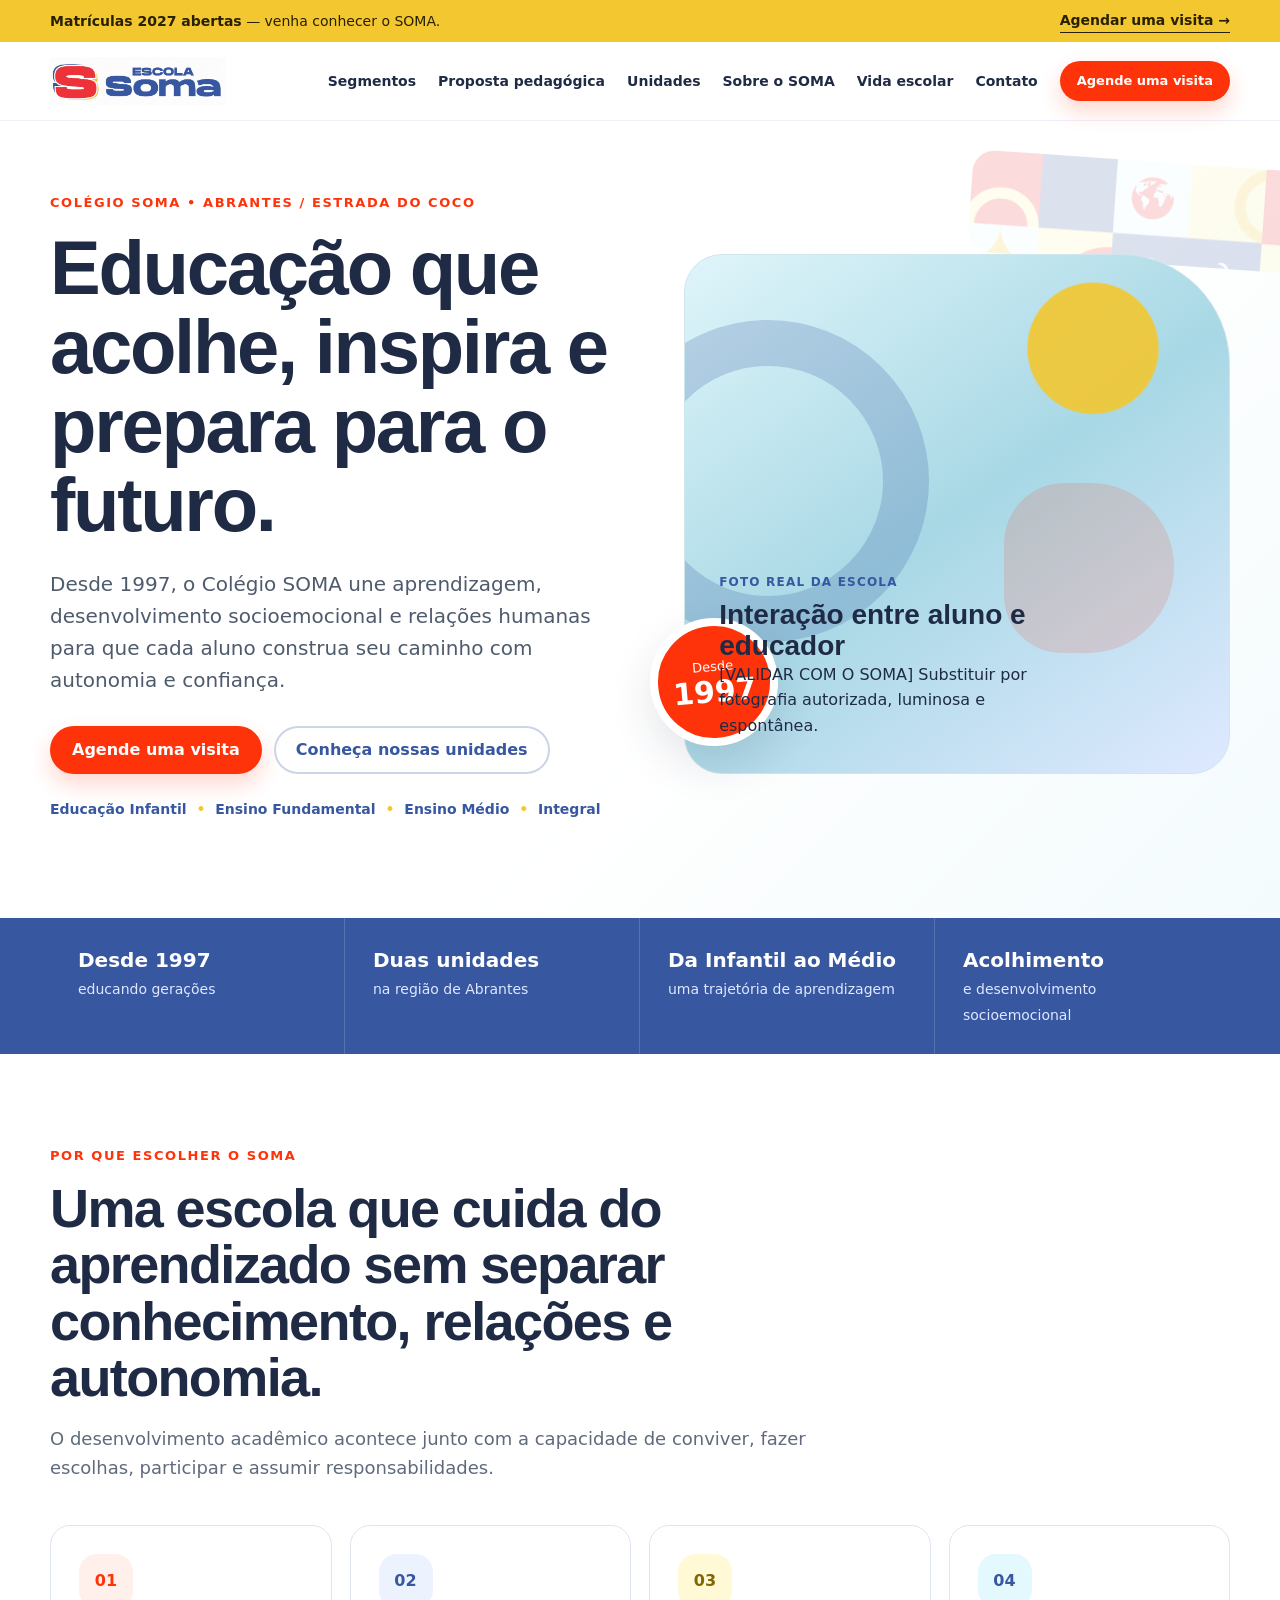
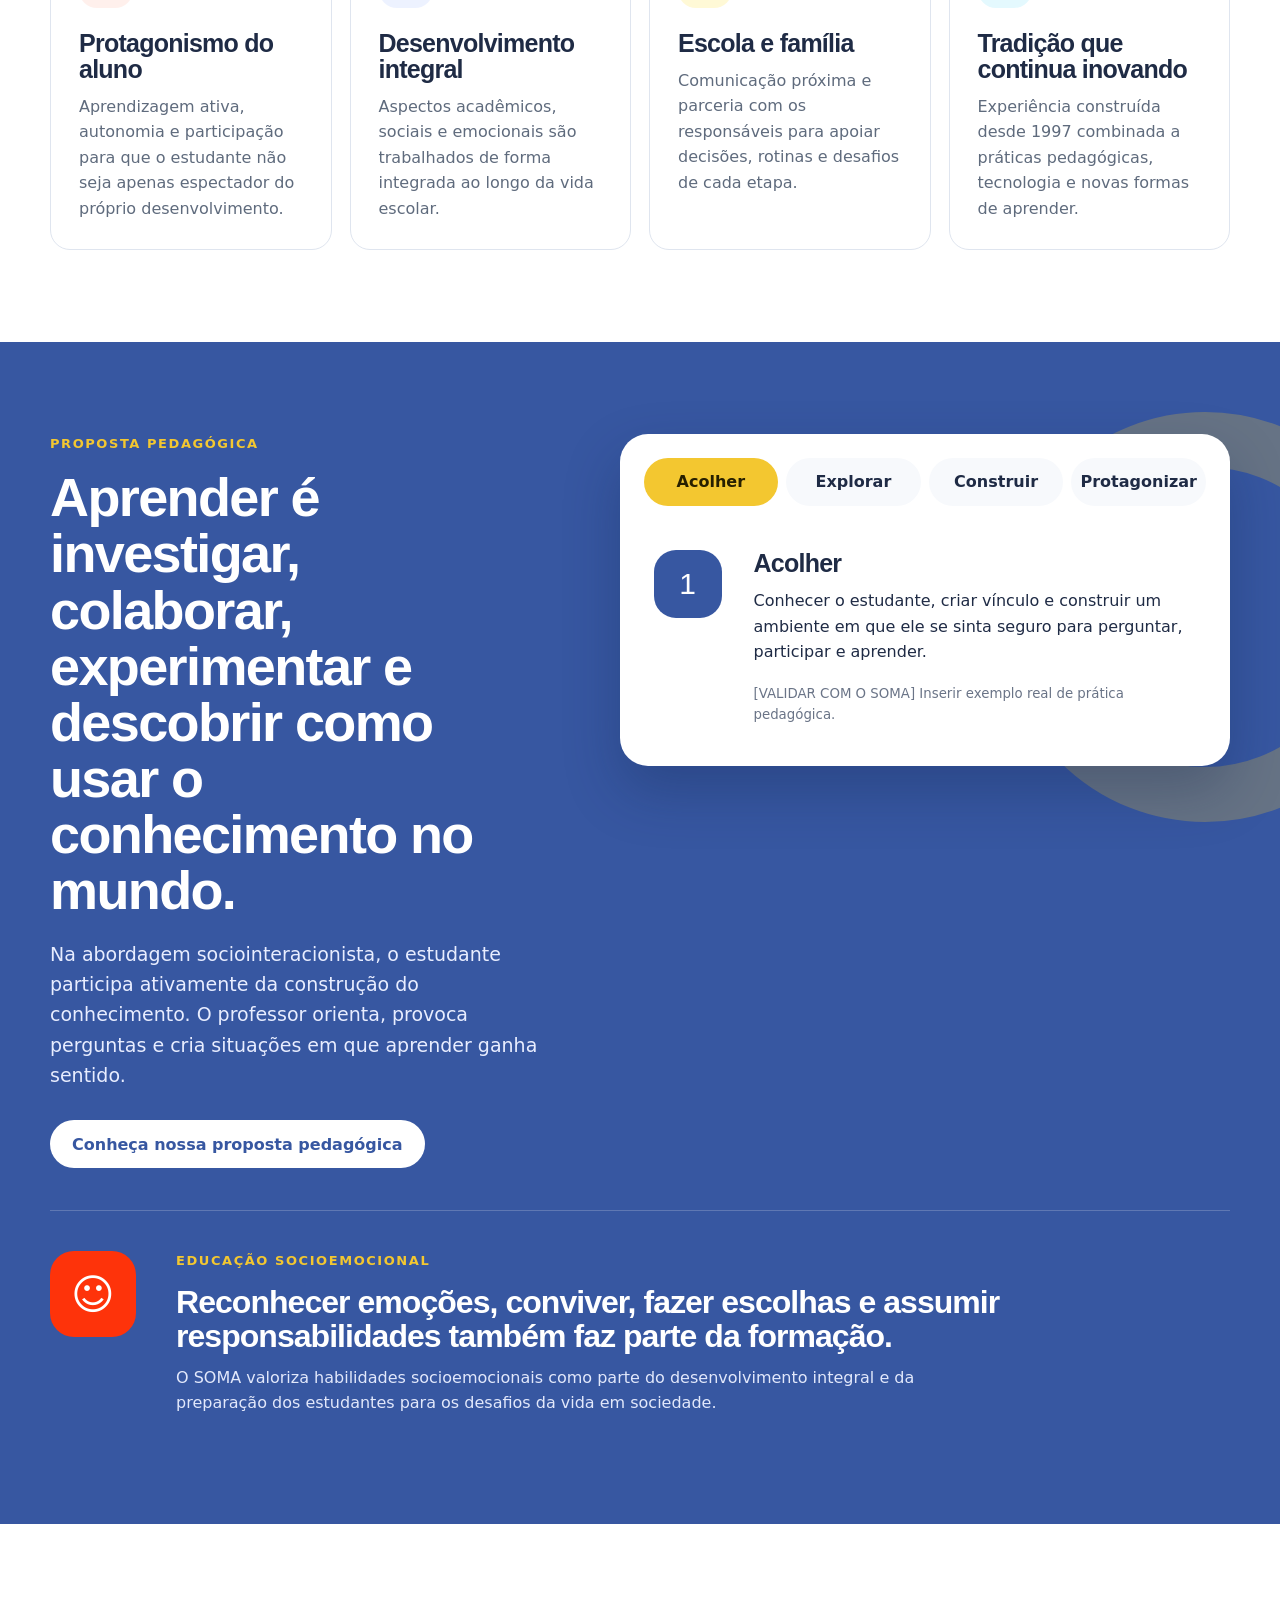
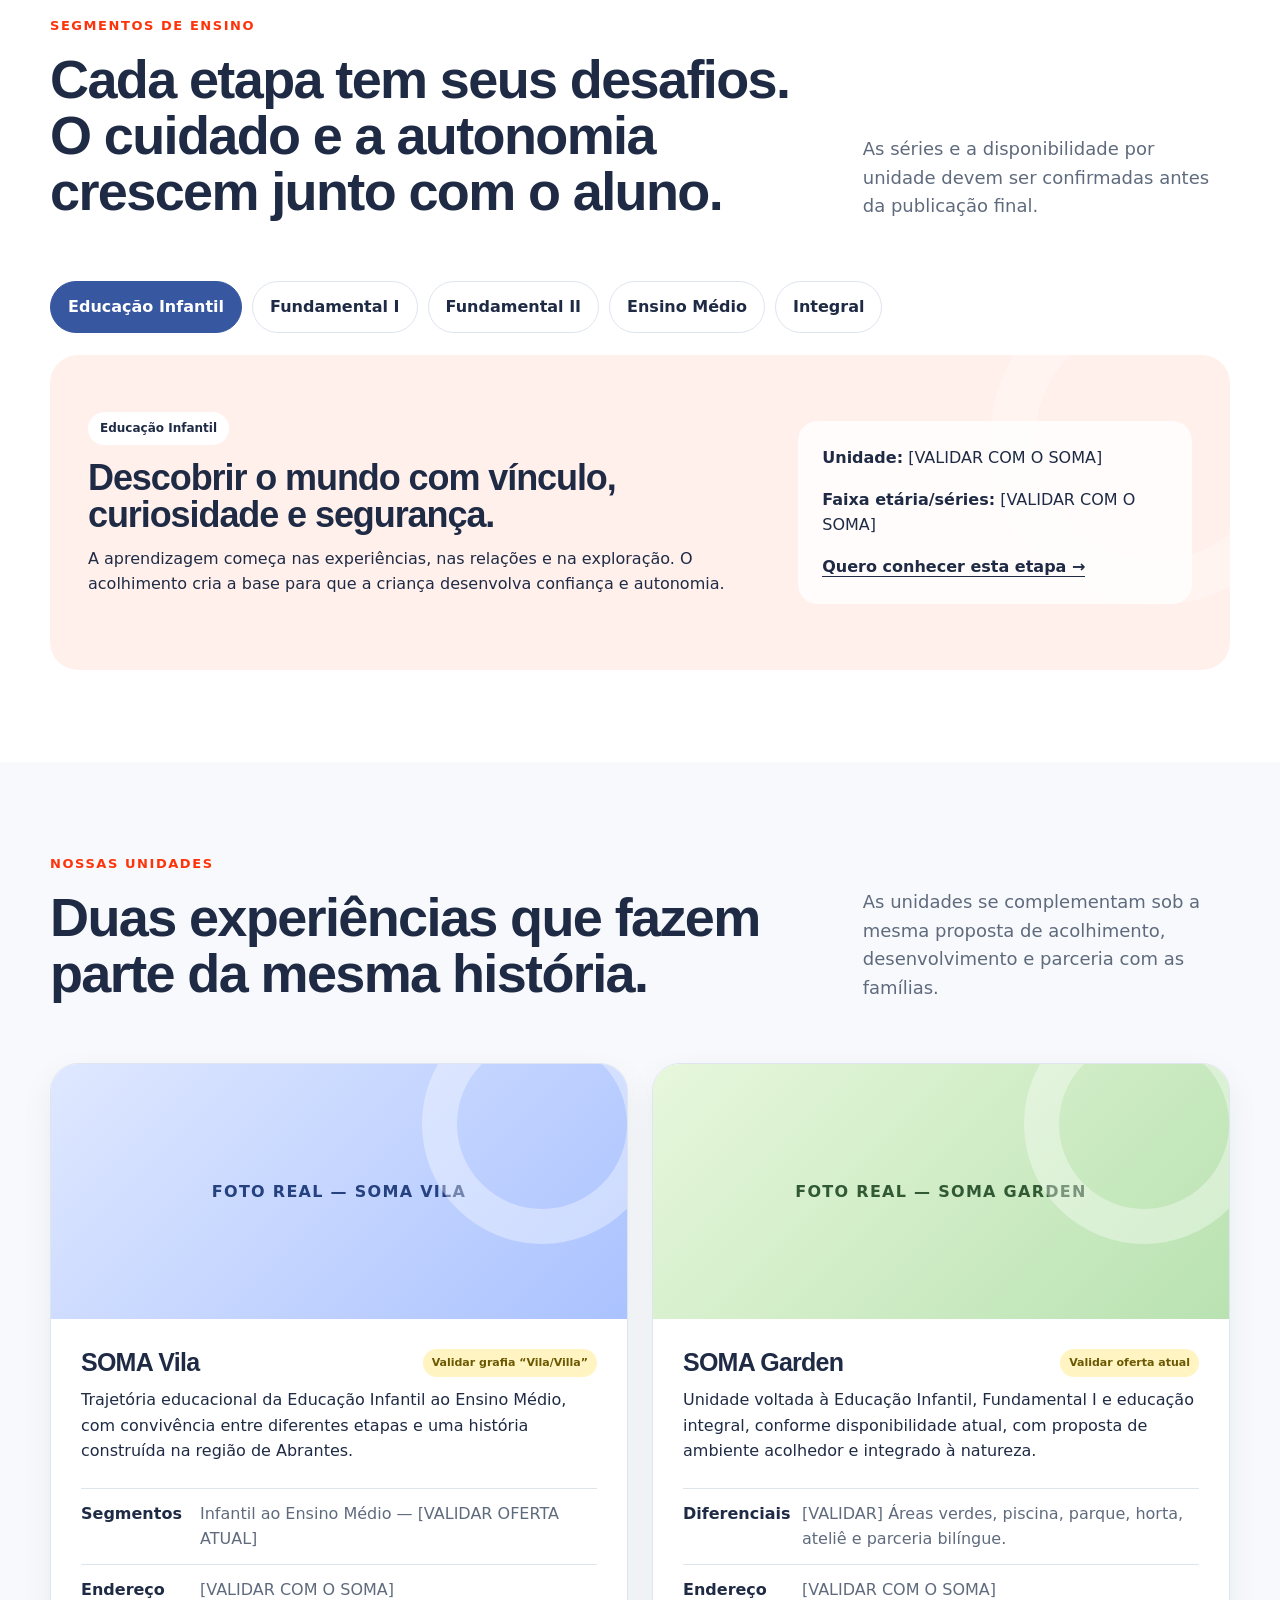
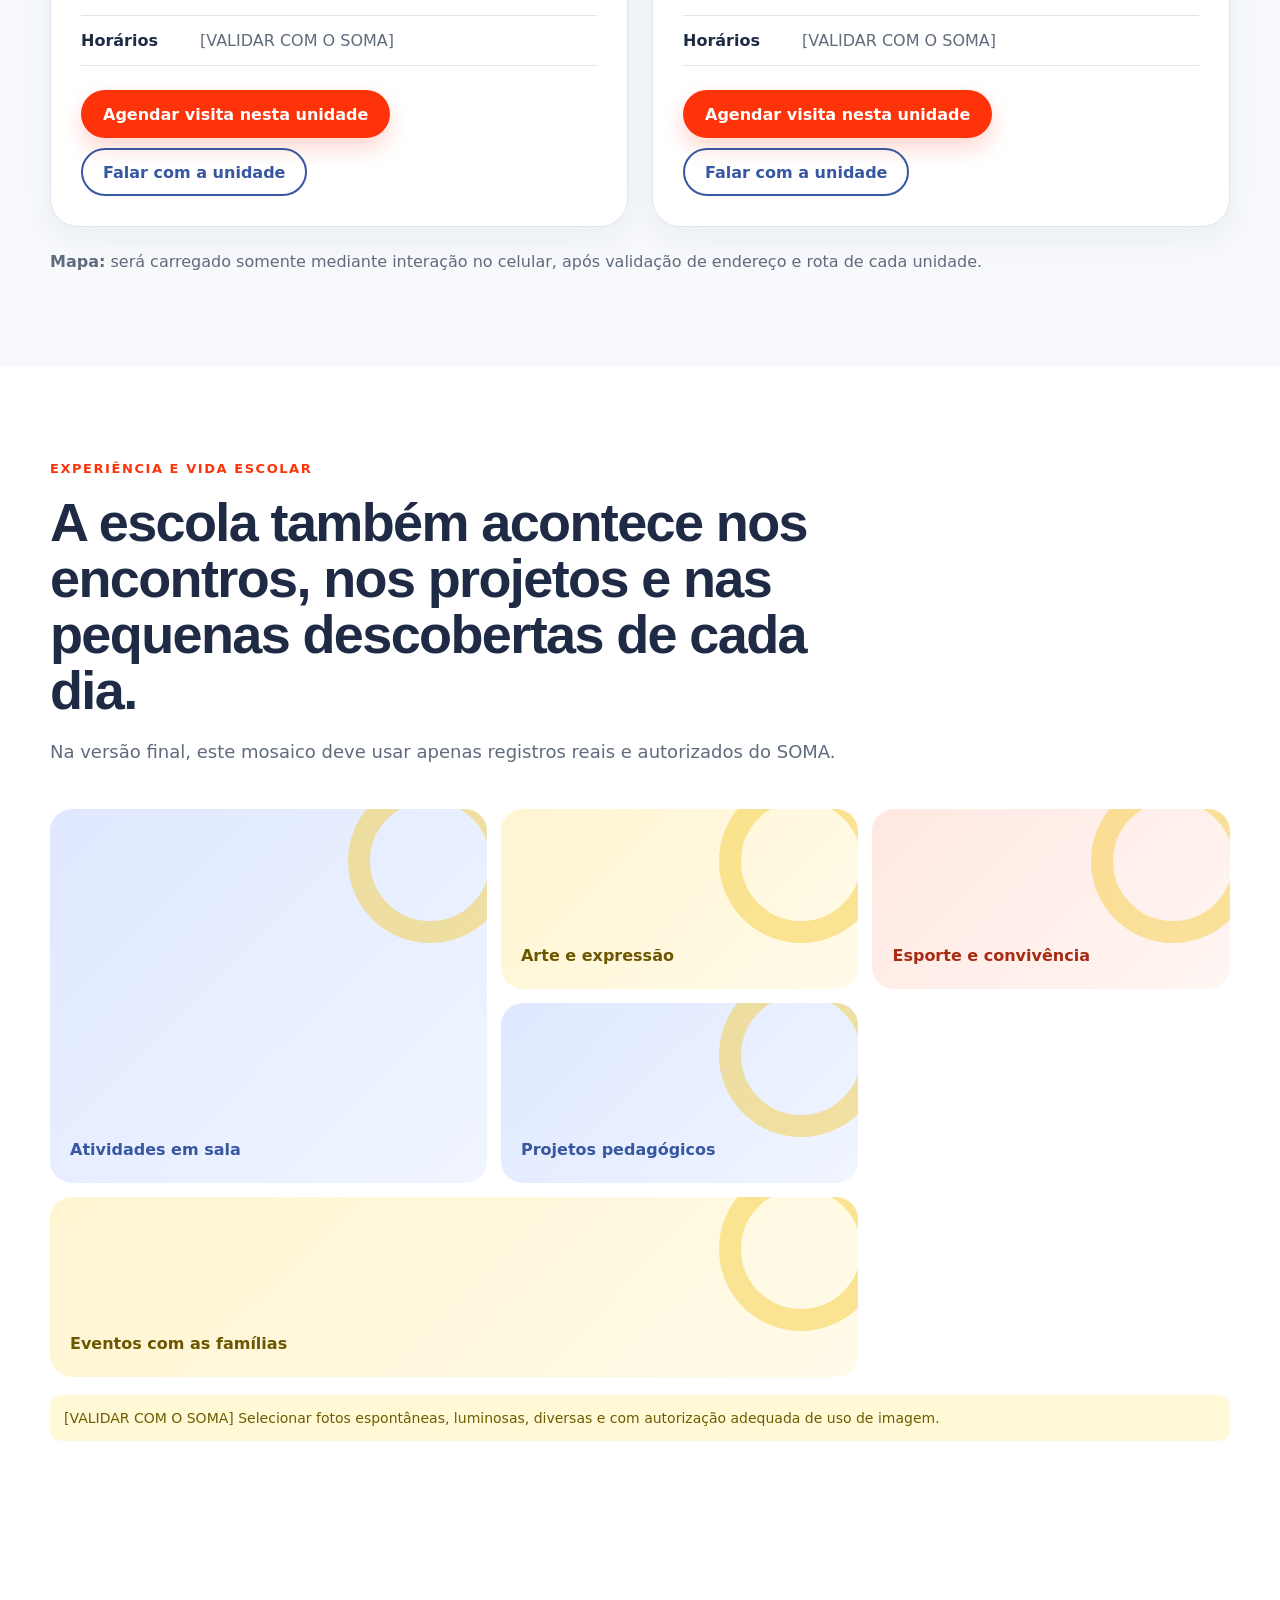
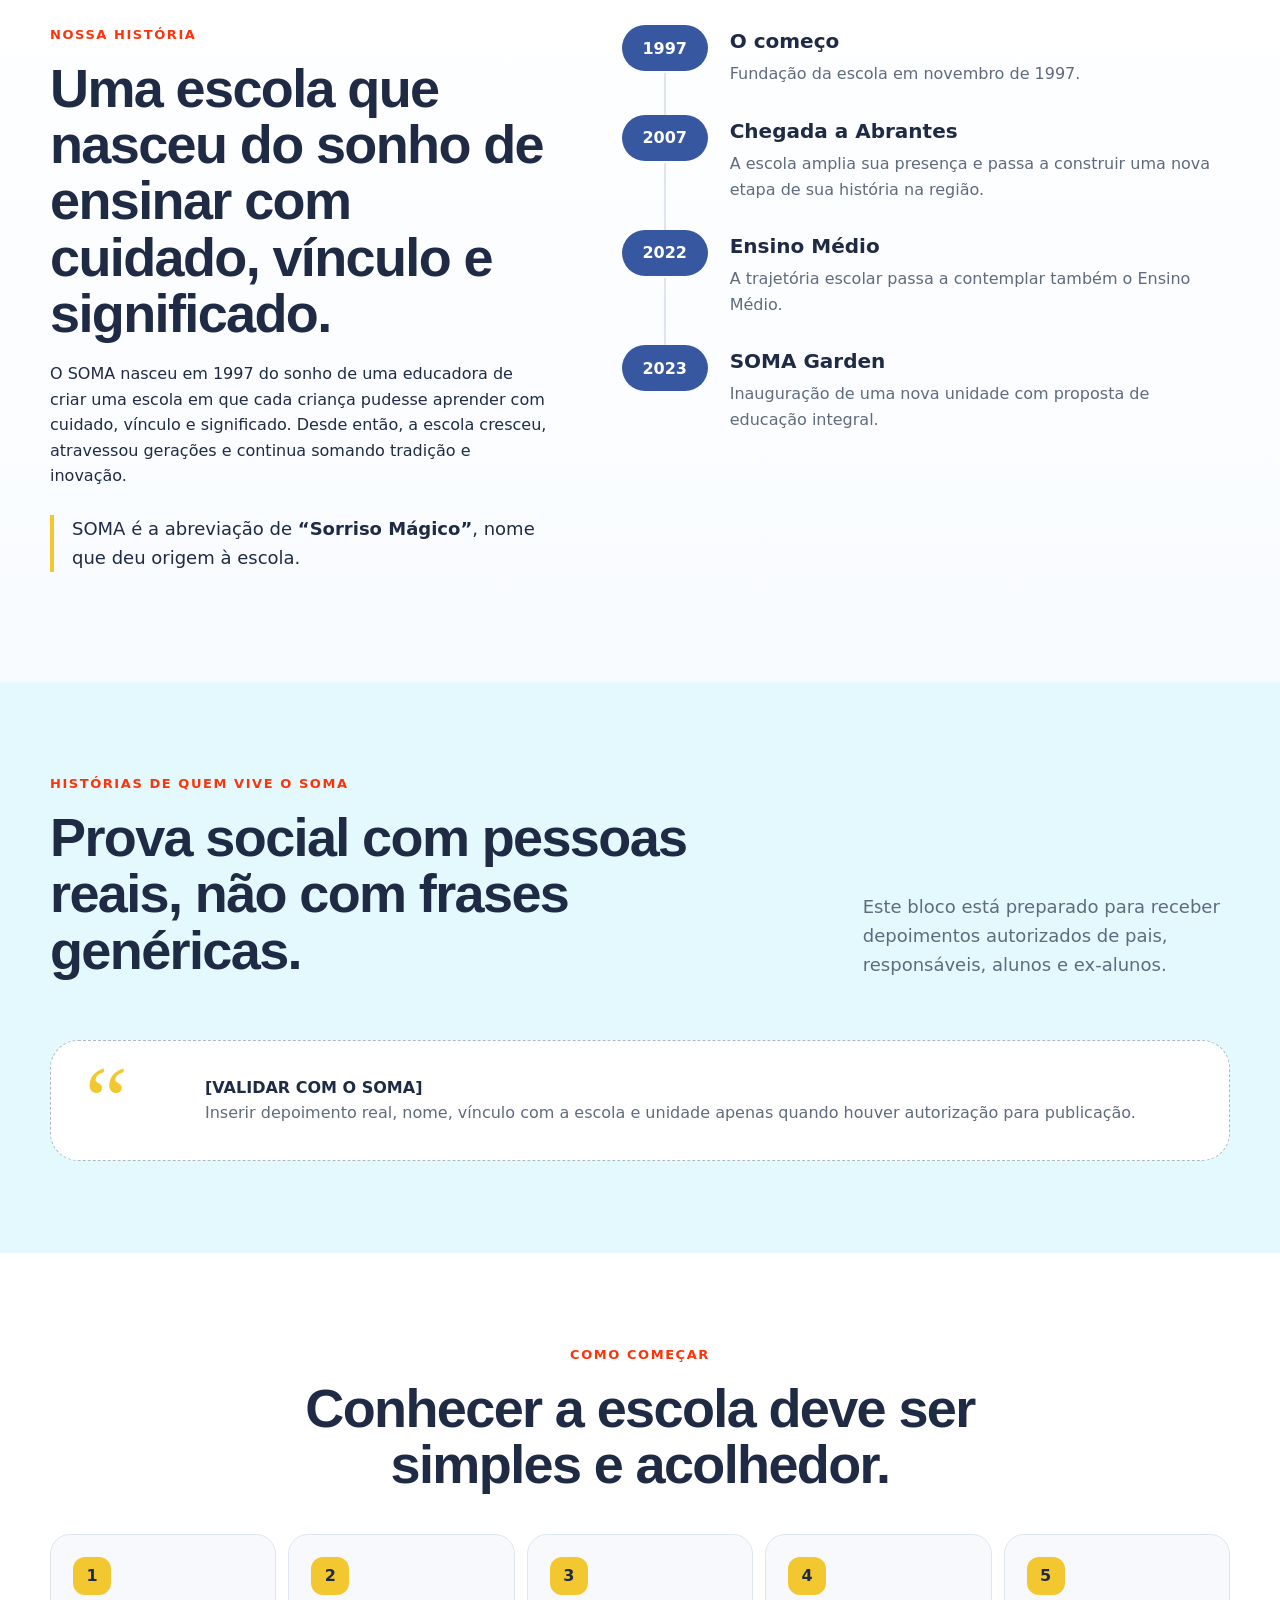
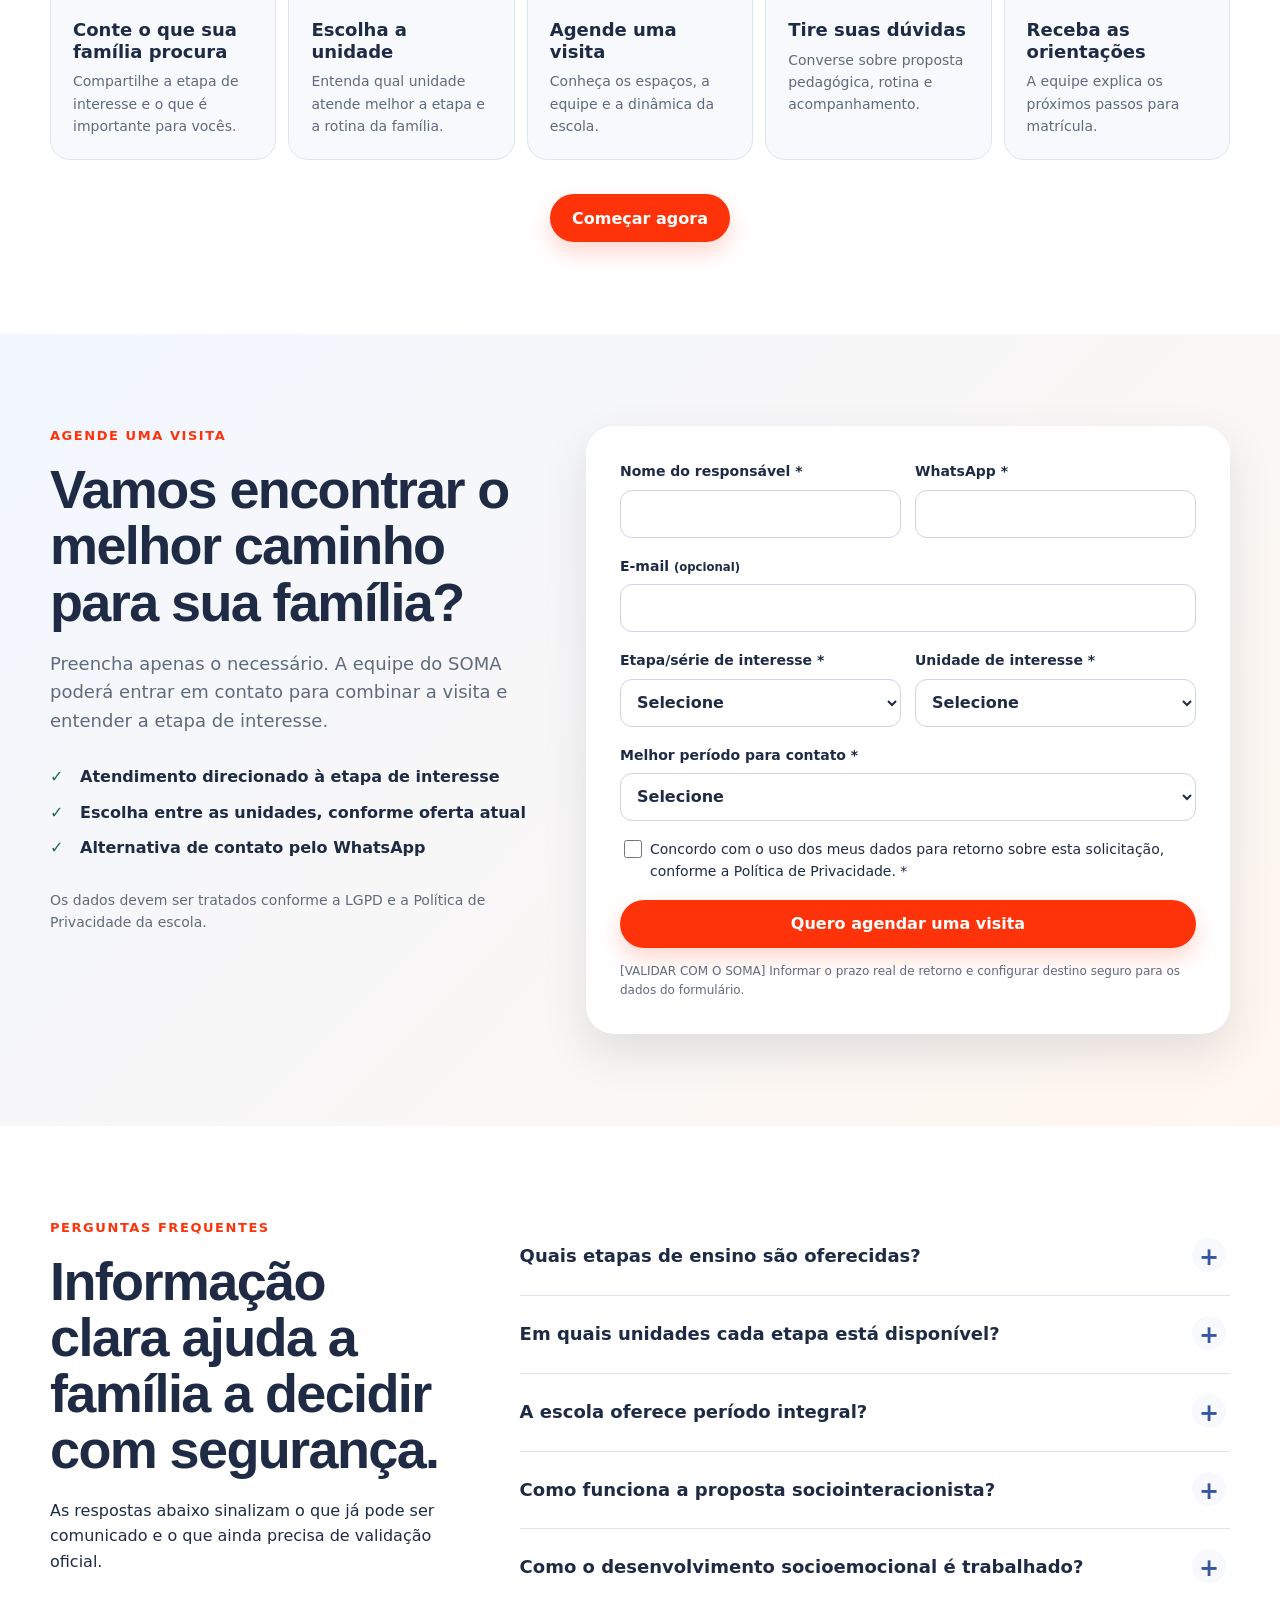
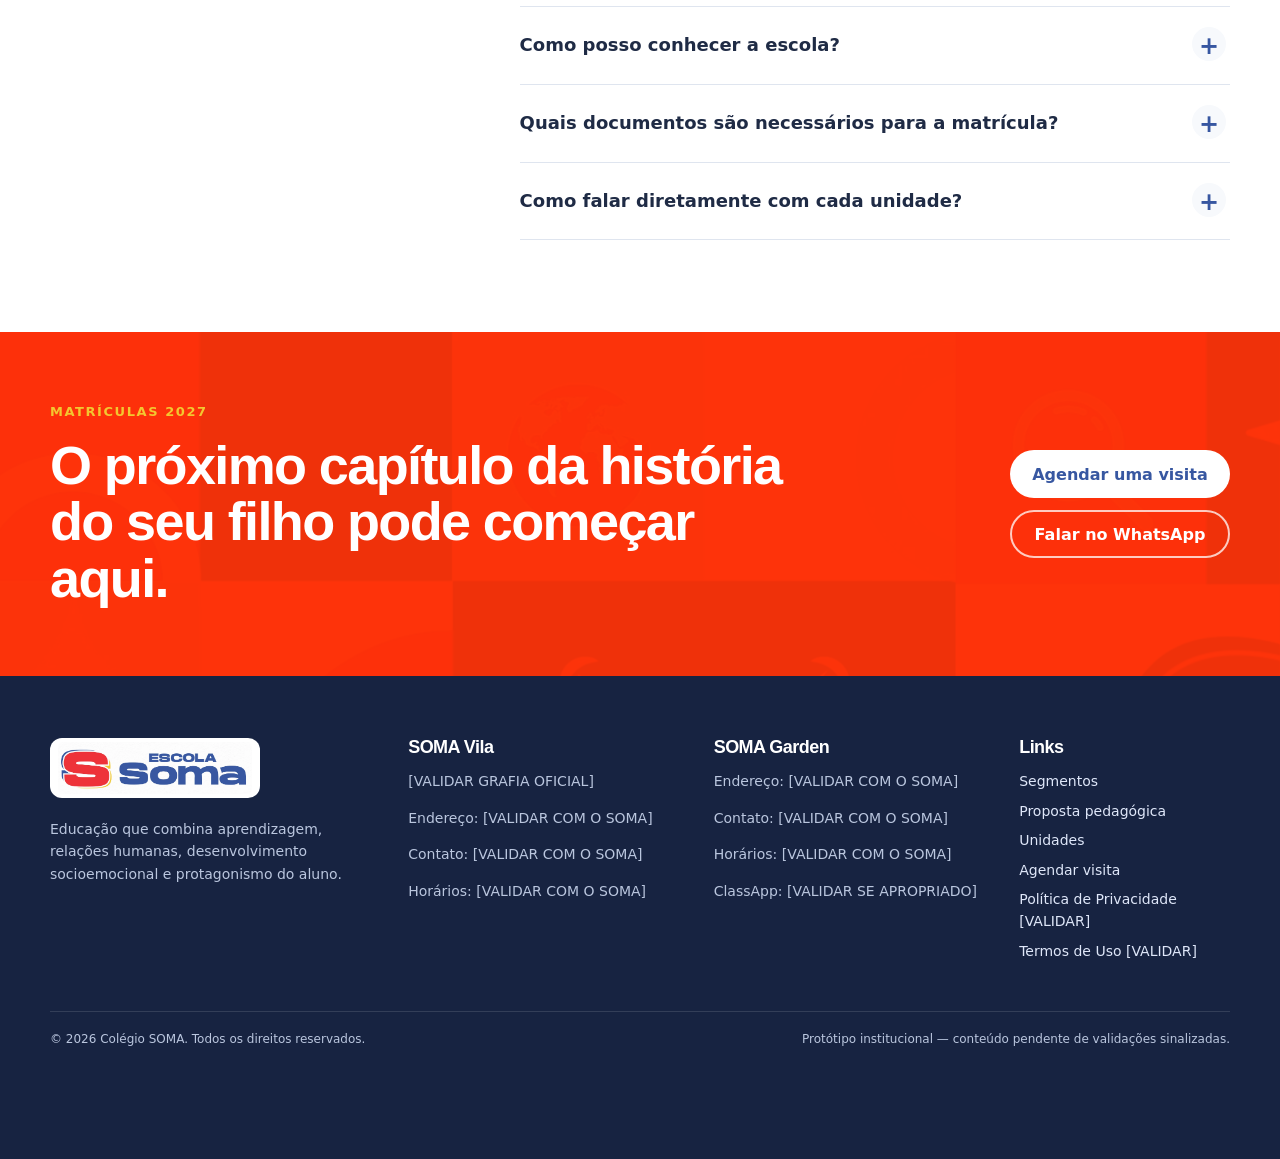
==== index.html @ 1738bcb3 "Primeira versão do site do Colégio SOMA" ====
<!doctype html>
<html lang="pt-BR">
<head>
  <meta charset="utf-8">
  <meta name="viewport" content="width=device-width, initial-scale=1">
  <title>Colégio SOMA em Abrantes | Matrículas 2027</title>
  <meta name="description" content="Educação Infantil, Fundamental, Médio e Integral em Abrantes. Conheça a proposta acolhedora do Colégio SOMA e agende uma visita.">
  <meta name="theme-color" content="#3757A1">
  <meta property="og:type" content="website">
  <meta property="og:title" content="Colégio SOMA em Abrantes | Matrículas 2027">
  <meta property="og:description" content="Educação que acolhe, inspira e prepara para o futuro. Conheça o Colégio SOMA e agende uma visita.">
  <meta property="og:locale" content="pt_BR">
  <meta name="twitter:card" content="summary_large_image">
  <link rel="icon" href="assets/favicon.png" type="image/png">
  <!-- [VALIDAR COM O SOMA] Inserir canonical e og:url quando o domínio oficial for confirmado. -->
  <link rel="stylesheet" href="styles.css">

  <script type="application/ld+json">
  {
    "@context": "https://schema.org",
    "@graph": [
      {
        "@type": "EducationalOrganization",
        "@id": "#colegio-soma",
        "name": "Colégio SOMA",
        "foundingDate": "1997-11",
        "description": "Instituição de ensino com atuação na região de Abrantes/Estrada do Coco, em Camaçari, Bahia, com proposta sociointeracionista e foco em desenvolvimento integral.",
        "areaServed": ["Abrantes", "Camaçari", "Estrada do Coco", "Busca Vida", "Buraquinho", "Lauro de Freitas"]
      },
      {
        "@type": "WebSite",
        "@id": "#website",
        "name": "Colégio SOMA",
        "inLanguage": "pt-BR",
        "publisher": {"@id": "#colegio-soma"}
      }
    ]
  }
  </script>
</head>
<body>
  <a class="skip-link" href="#conteudo">Pular para o conteúdo</a>

  <div class="campaign-bar" role="region" aria-label="Campanha de matrículas">
    <div class="container campaign-inner">
      <p><strong>Matrículas 2027 abertas</strong> — venha conhecer o SOMA.</p>
      <a class="text-link" href="#agendar" data-event="clique_agendar_visita">Agendar uma visita <span aria-hidden="true">→</span></a>
    </div>
  </div>

  <header class="site-header" id="topo">
    <div class="container header-inner">
      <a class="brand" href="#topo" aria-label="Colégio SOMA — início">
        <picture>
          <source srcset="assets/logo-soma.webp" type="image/webp">
          <img src="assets/logo-soma.png" alt="Colégio SOMA" width="390" height="105">
        </picture>
      </a>

      <button class="menu-toggle" type="button" aria-expanded="false" aria-controls="main-nav">
        <span class="sr-only">Abrir menu</span>
        <span></span><span></span><span></span>
      </button>

      <nav id="main-nav" class="main-nav" aria-label="Navegação principal">
        <a href="#segmentos">Segmentos</a>
        <a href="#proposta">Proposta pedagógica</a>
        <a href="#unidades">Unidades</a>
        <a href="#historia">Sobre o SOMA</a>
        <a href="#vida-escolar">Vida escolar</a>
        <a href="#contato">Contato</a>
        <a class="button button-small button-primary" href="#agendar" data-event="clique_agendar_visita">Agende uma visita</a>
      </nav>
    </div>
  </header>

  <main id="conteudo">
    <section class="hero" aria-labelledby="hero-title">
      <div class="hero-pattern" aria-hidden="true"></div>
      <div class="container hero-grid">
        <div class="hero-copy">
          <p class="eyebrow">Colégio SOMA • Abrantes / Estrada do Coco</p>
          <h1 id="hero-title">Educação que acolhe, inspira e prepara para o futuro.</h1>
          <p class="hero-lead">Desde 1997, o Colégio SOMA une aprendizagem, desenvolvimento socioemocional e relações humanas para que cada aluno construa seu caminho com autonomia e confiança.</p>
          <div class="hero-actions">
            <a class="button button-primary" href="#agendar" data-event="clique_agendar_visita">Agende uma visita</a>
            <a class="button button-secondary" href="#unidades">Conheça nossas unidades</a>
          </div>
          <p class="hero-segments">Educação Infantil <span>•</span> Ensino Fundamental <span>•</span> Ensino Médio <span>•</span> Integral</p>
        </div>

        <div class="hero-media" aria-label="Espaço reservado para fotografia real do Colégio SOMA">
          <div class="photo-placeholder">
            <span class="placeholder-kicker">FOTO REAL DA ESCOLA</span>
            <strong>Interação entre aluno e educador</strong>
            <p>[VALIDAR COM O SOMA] Substituir por fotografia autorizada, luminosa e espontânea.</p>
          </div>
          <div class="hero-badge" aria-hidden="true">
            <span>Desde</span>
            <strong>1997</strong>
          </div>
        </div>
      </div>
    </section>

    <section class="trust-strip" aria-label="Diferenciais do Colégio SOMA">
      <div class="container trust-grid">
        <article><strong>Desde 1997</strong><span>educando gerações</span></article>
        <article><strong>Duas unidades</strong><span>na região de Abrantes</span></article>
        <article><strong>Da Infantil ao Médio</strong><span>uma trajetória de aprendizagem</span></article>
        <article><strong>Acolhimento</strong><span>e desenvolvimento socioemocional</span></article>
      </div>
    </section>

    <section class="section" aria-labelledby="porque-title">
      <div class="container">
        <div class="section-heading">
          <p class="eyebrow">Por que escolher o SOMA</p>
          <h2 id="porque-title">Uma escola que cuida do aprendizado sem separar conhecimento, relações e autonomia.</h2>
          <p>O desenvolvimento acadêmico acontece junto com a capacidade de conviver, fazer escolhas, participar e assumir responsabilidades.</p>
        </div>

        <div class="pillar-grid">
          <article class="pillar-card">
            <div class="icon-box icon-red" aria-hidden="true">01</div>
            <h3>Protagonismo do aluno</h3>
            <p>Aprendizagem ativa, autonomia e participação para que o estudante não seja apenas espectador do próprio desenvolvimento.</p>
          </article>
          <article class="pillar-card">
            <div class="icon-box icon-blue" aria-hidden="true">02</div>
            <h3>Desenvolvimento integral</h3>
            <p>Aspectos acadêmicos, sociais e emocionais são trabalhados de forma integrada ao longo da vida escolar.</p>
          </article>
          <article class="pillar-card">
            <div class="icon-box icon-yellow" aria-hidden="true">03</div>
            <h3>Escola e família</h3>
            <p>Comunicação próxima e parceria com os responsáveis para apoiar decisões, rotinas e desafios de cada etapa.</p>
          </article>
          <article class="pillar-card">
            <div class="icon-box icon-soft" aria-hidden="true">04</div>
            <h3>Tradição que continua inovando</h3>
            <p>Experiência construída desde 1997 combinada a práticas pedagógicas, tecnologia e novas formas de aprender.</p>
          </article>
        </div>
      </div>
    </section>

    <section class="section section-blue" id="proposta" aria-labelledby="proposta-title">
      <div class="container proposal-grid">
        <div>
          <p class="eyebrow eyebrow-light">Proposta pedagógica</p>
          <h2 id="proposta-title">Aprender é investigar, colaborar, experimentar e descobrir como usar o conhecimento no mundo.</h2>
          <p class="lead-light">Na abordagem sociointeracionista, o estudante participa ativamente da construção do conhecimento. O professor orienta, provoca perguntas e cria situações em que aprender ganha sentido.</p>
          <a class="button button-light" href="#agendar">Conheça nossa proposta pedagógica</a>
        </div>

        <div class="learning-steps" data-tabs>
          <div class="tab-list" role="tablist" aria-label="Etapas da experiência pedagógica">
            <button role="tab" aria-selected="true" aria-controls="tab-acolher" id="tab-btn-acolher">Acolher</button>
            <button role="tab" aria-selected="false" aria-controls="tab-explorar" id="tab-btn-explorar">Explorar</button>
            <button role="tab" aria-selected="false" aria-controls="tab-construir" id="tab-btn-construir">Construir</button>
            <button role="tab" aria-selected="false" aria-controls="tab-protagonizar" id="tab-btn-protagonizar">Protagonizar</button>
          </div>

          <div class="tab-panel" role="tabpanel" id="tab-acolher" aria-labelledby="tab-btn-acolher">
            <span class="step-number">1</span>
            <div><h3>Acolher</h3><p>Conhecer o estudante, criar vínculo e construir um ambiente em que ele se sinta seguro para perguntar, participar e aprender.</p><small>[VALIDAR COM O SOMA] Inserir exemplo real de prática pedagógica.</small></div>
          </div>
          <div class="tab-panel" role="tabpanel" id="tab-explorar" aria-labelledby="tab-btn-explorar" hidden>
            <span class="step-number">2</span>
            <div><h3>Explorar</h3><p>Transformar curiosidade em investigação, observação, diálogo e descoberta.</p><small>[VALIDAR COM O SOMA] Inserir exemplo real de prática pedagógica.</small></div>
          </div>
          <div class="tab-panel" role="tabpanel" id="tab-construir" aria-labelledby="tab-btn-construir" hidden>
            <span class="step-number">3</span>
            <div><h3>Construir</h3><p>Organizar ideias, relacionar conhecimentos e aprender em colaboração com professores e colegas.</p><small>[VALIDAR COM O SOMA] Inserir exemplo real de prática pedagógica.</small></div>
          </div>
          <div class="tab-panel" role="tabpanel" id="tab-protagonizar" aria-labelledby="tab-btn-protagonizar" hidden>
            <span class="step-number">4</span>
            <div><h3>Protagonizar</h3><p>Aplicar o que foi aprendido, tomar decisões e desenvolver autonomia e autorresponsabilidade.</p><small>[VALIDAR COM O SOMA] Inserir exemplo real de prática pedagógica.</small></div>
          </div>
        </div>
      </div>

      <div class="container socio-card">
        <div class="socio-symbol" aria-hidden="true">☺</div>
        <div>
          <p class="eyebrow eyebrow-light">Educação socioemocional</p>
          <h3>Reconhecer emoções, conviver, fazer escolhas e assumir responsabilidades também faz parte da formação.</h3>
          <p>O SOMA valoriza habilidades socioemocionais como parte do desenvolvimento integral e da preparação dos estudantes para os desafios da vida em sociedade.</p>
        </div>
      </div>
    </section>

    <section class="section" id="segmentos" aria-labelledby="segmentos-title">
      <div class="container">
        <div class="section-heading split-heading">
          <div>
            <p class="eyebrow">Segmentos de ensino</p>
            <h2 id="segmentos-title">Cada etapa tem seus desafios. O cuidado e a autonomia crescem junto com o aluno.</h2>
          </div>
          <p>As séries e a disponibilidade por unidade devem ser confirmadas antes da publicação final.</p>
        </div>

        <div class="segment-tabs" data-segment-tabs>
          <div class="segment-tab-list" role="tablist" aria-label="Segmentos de ensino">
            <button role="tab" aria-selected="true" aria-controls="seg-infantil" id="seg-btn-infantil" data-event="selecao_segmento">Educação Infantil</button>
            <button role="tab" aria-selected="false" aria-controls="seg-f1" id="seg-btn-f1" data-event="selecao_segmento">Fundamental I</button>
            <button role="tab" aria-selected="false" aria-controls="seg-f2" id="seg-btn-f2" data-event="selecao_segmento">Fundamental II</button>
            <button role="tab" aria-selected="false" aria-controls="seg-medio" id="seg-btn-medio" data-event="selecao_segmento">Ensino Médio</button>
            <button role="tab" aria-selected="false" aria-controls="seg-integral" id="seg-btn-integral" data-event="selecao_segmento">Integral</button>
          </div>

          <article class="segment-panel segment-red" role="tabpanel" id="seg-infantil" aria-labelledby="seg-btn-infantil">
            <div><span class="segment-tag">Educação Infantil</span><h3>Descobrir o mundo com vínculo, curiosidade e segurança.</h3><p>A aprendizagem começa nas experiências, nas relações e na exploração. O acolhimento cria a base para que a criança desenvolva confiança e autonomia.</p></div>
            <div class="segment-meta"><p><strong>Unidade:</strong> [VALIDAR COM O SOMA]</p><p><strong>Faixa etária/séries:</strong> [VALIDAR COM O SOMA]</p><a href="#agendar" class="text-link">Quero conhecer esta etapa →</a></div>
          </article>
          <article class="segment-panel segment-blue" role="tabpanel" id="seg-f1" aria-labelledby="seg-btn-f1" hidden>
            <div><span class="segment-tag">Fundamental I</span><h3>Consolidar aprendizagens com participação, investigação e autonomia crescente.</h3><p>O estudante amplia repertórios e aprende a organizar ideias, trabalhar em grupo e assumir responsabilidades adequadas à etapa.</p></div>
            <div class="segment-meta"><p><strong>Unidade:</strong> [VALIDAR COM O SOMA]</p><p><strong>Séries:</strong> [VALIDAR COM O SOMA]</p><a href="#agendar" class="text-link">Quero conhecer esta etapa →</a></div>
          </article>
          <article class="segment-panel segment-blue" role="tabpanel" id="seg-f2" aria-labelledby="seg-btn-f2" hidden>
            <div><span class="segment-tag">Fundamental II</span><h3>Aprofundar conhecimentos e fortalecer escolhas, relações e responsabilidade.</h3><p>Com desafios acadêmicos mais complexos, o aluno é estimulado a argumentar, colaborar e construir estratégias próprias de aprendizagem.</p></div>
            <div class="segment-meta"><p><strong>Unidade:</strong> [VALIDAR COM O SOMA]</p><p><strong>Séries:</strong> [VALIDAR COM O SOMA]</p><a href="#agendar" class="text-link">Quero conhecer esta etapa →</a></div>
          </article>
          <article class="segment-panel segment-yellow" role="tabpanel" id="seg-medio" aria-labelledby="seg-btn-medio" hidden>
            <div><span class="segment-tag">Ensino Médio</span><h3>Preparar para os próximos caminhos com conhecimento, autoria e visão de futuro.</h3><p>A formação acadêmica se conecta à autonomia, ao protagonismo e à capacidade de tomar decisões com responsabilidade.</p></div>
            <div class="segment-meta"><p><strong>Unidade:</strong> [VALIDAR COM O SOMA]</p><p><strong>Séries:</strong> [VALIDAR COM O SOMA]</p><a href="#agendar" class="text-link">Quero conhecer esta etapa →</a></div>
          </article>
          <article class="segment-panel segment-soft" role="tabpanel" id="seg-integral" aria-labelledby="seg-btn-integral" hidden>
            <div><span class="segment-tag">Educação Integral</span><h3>Mais tempo na escola com uma rotina que precisa fazer sentido para a criança e para a família.</h3><p>A disponibilidade do período integral, bem como etapas atendidas e atividades complementares, deve ser confirmada diretamente com a escola.</p></div>
            <div class="segment-meta"><p><strong>Disponibilidade:</strong> [VALIDAR COM O SOMA]</p><p><strong>Unidade:</strong> [VALIDAR COM O SOMA]</p><a href="#agendar" class="text-link">Quero conhecer esta etapa →</a></div>
          </article>
        </div>
      </div>
    </section>

    <section class="section section-soft" id="unidades" aria-labelledby="unidades-title">
      <div class="container">
        <div class="section-heading split-heading">
          <div>
            <p class="eyebrow">Nossas unidades</p>
            <h2 id="unidades-title">Duas experiências que fazem parte da mesma história.</h2>
          </div>
          <p>As unidades se complementam sob a mesma proposta de acolhimento, desenvolvimento e parceria com as famílias.</p>
        </div>

        <div class="units-grid">
          <article class="unit-card" data-event="selecao_unidade">
            <div class="unit-photo unit-photo-blue"><span>FOTO REAL — SOMA VILA</span></div>
            <div class="unit-body">
              <div class="unit-title-line"><h3>SOMA Vila</h3><span class="validation-chip">Validar grafia “Vila/Villa”</span></div>
              <p>Trajetória educacional da Educação Infantil ao Ensino Médio, com convivência entre diferentes etapas e uma história construída na região de Abrantes.</p>
              <dl class="unit-details">
                <div><dt>Segmentos</dt><dd>Infantil ao Ensino Médio — [VALIDAR OFERTA ATUAL]</dd></div>
                <div><dt>Endereço</dt><dd>[VALIDAR COM O SOMA]</dd></div>
                <div><dt>Horários</dt><dd>[VALIDAR COM O SOMA]</dd></div>
              </dl>
              <div class="unit-actions"><a href="#agendar" class="button button-primary">Agendar visita nesta unidade</a><a href="#contato" class="button button-ghost">Falar com a unidade</a></div>
            </div>
          </article>

          <article class="unit-card" data-event="selecao_unidade">
            <div class="unit-photo unit-photo-green"><span>FOTO REAL — SOMA GARDEN</span></div>
            <div class="unit-body">
              <div class="unit-title-line"><h3>SOMA Garden</h3><span class="validation-chip">Validar oferta atual</span></div>
              <p>Unidade voltada à Educação Infantil, Fundamental I e educação integral, conforme disponibilidade atual, com proposta de ambiente acolhedor e integrado à natureza.</p>
              <dl class="unit-details">
                <div><dt>Diferenciais</dt><dd>[VALIDAR] Áreas verdes, piscina, parque, horta, ateliê e parceria bilíngue.</dd></div>
                <div><dt>Endereço</dt><dd>[VALIDAR COM O SOMA]</dd></div>
                <div><dt>Horários</dt><dd>[VALIDAR COM O SOMA]</dd></div>
              </dl>
              <div class="unit-actions"><a href="#agendar" class="button button-primary">Agendar visita nesta unidade</a><a href="#contato" class="button button-ghost">Falar com a unidade</a></div>
            </div>
          </article>
        </div>
        <p class="map-note"><strong>Mapa:</strong> será carregado somente mediante interação no celular, após validação de endereço e rota de cada unidade.</p>
      </div>
    </section>

    <section class="section" id="vida-escolar" aria-labelledby="vida-title">
      <div class="container">
        <div class="section-heading">
          <p class="eyebrow">Experiência e vida escolar</p>
          <h2 id="vida-title">A escola também acontece nos encontros, nos projetos e nas pequenas descobertas de cada dia.</h2>
          <p>Na versão final, este mosaico deve usar apenas registros reais e autorizados do SOMA.</p>
        </div>
        <div class="gallery" aria-label="Espaços reservados para fotografias reais da vida escolar">
          <div class="gallery-item gallery-large"><span>Atividades em sala</span></div>
          <div class="gallery-item"><span>Arte e expressão</span></div>
          <div class="gallery-item"><span>Esporte e convivência</span></div>
          <div class="gallery-item"><span>Projetos pedagógicos</span></div>
          <div class="gallery-item gallery-wide"><span>Eventos com as famílias</span></div>
        </div>
        <p class="validation-note">[VALIDAR COM O SOMA] Selecionar fotos espontâneas, luminosas, diversas e com autorização adequada de uso de imagem.</p>
      </div>
    </section>

    <section class="section history-section" id="historia" aria-labelledby="historia-title">
      <div class="container history-grid">
        <div>
          <p class="eyebrow">Nossa história</p>
          <h2 id="historia-title">Uma escola que nasceu do sonho de ensinar com cuidado, vínculo e significado.</h2>
          <p>O SOMA nasceu em 1997 do sonho de uma educadora de criar uma escola em que cada criança pudesse aprender com cuidado, vínculo e significado. Desde então, a escola cresceu, atravessou gerações e continua somando tradição e inovação.</p>
          <p class="brand-origin">SOMA é a abreviação de <strong>“Sorriso Mágico”</strong>, nome que deu origem à escola.</p>
        </div>
        <ol class="timeline">
          <li><span>1997</span><div><strong>O começo</strong><p>Fundação da escola em novembro de 1997.</p></div></li>
          <li><span>2007</span><div><strong>Chegada a Abrantes</strong><p>A escola amplia sua presença e passa a construir uma nova etapa de sua história na região.</p></div></li>
          <li><span>2022</span><div><strong>Ensino Médio</strong><p>A trajetória escolar passa a contemplar também o Ensino Médio.</p></div></li>
          <li><span>2023</span><div><strong>SOMA Garden</strong><p>Inauguração de uma nova unidade com proposta de educação integral.</p></div></li>
        </ol>
      </div>
    </section>

    <section class="section section-proof" aria-labelledby="depoimentos-title">
      <div class="container">
        <div class="section-heading split-heading">
          <div><p class="eyebrow">Histórias de quem vive o SOMA</p><h2 id="depoimentos-title">Prova social com pessoas reais, não com frases genéricas.</h2></div>
          <p>Este bloco está preparado para receber depoimentos autorizados de pais, responsáveis, alunos e ex-alunos.</p>
        </div>
        <div class="testimonial-placeholder">
          <div class="quote-mark" aria-hidden="true">“</div>
          <div><strong>[VALIDAR COM O SOMA]</strong><p>Inserir depoimento real, nome, vínculo com a escola e unidade apenas quando houver autorização para publicação.</p></div>
        </div>
      </div>
    </section>

    <section class="section enrollment" aria-labelledby="matricula-title">
      <div class="container">
        <div class="section-heading center-heading">
          <p class="eyebrow">Como começar</p>
          <h2 id="matricula-title">Conhecer a escola deve ser simples e acolhedor.</h2>
        </div>
        <ol class="process-grid">
          <li><span>1</span><strong>Conte o que sua família procura</strong><p>Compartilhe a etapa de interesse e o que é importante para vocês.</p></li>
          <li><span>2</span><strong>Escolha a unidade</strong><p>Entenda qual unidade atende melhor a etapa e a rotina da família.</p></li>
          <li><span>3</span><strong>Agende uma visita</strong><p>Conheça os espaços, a equipe e a dinâmica da escola.</p></li>
          <li><span>4</span><strong>Tire suas dúvidas</strong><p>Converse sobre proposta pedagógica, rotina e acompanhamento.</p></li>
          <li><span>5</span><strong>Receba as orientações</strong><p>A equipe explica os próximos passos para matrícula.</p></li>
        </ol>
        <div class="center"><a class="button button-primary" href="#agendar">Começar agora</a></div>
      </div>
    </section>

    <section class="section section-form" id="agendar" aria-labelledby="agendar-title">
      <div class="container form-grid">
        <div class="form-copy">
          <p class="eyebrow">Agende uma visita</p>
          <h2 id="agendar-title">Vamos encontrar o melhor caminho para sua família?</h2>
          <p>Preencha apenas o necessário. A equipe do SOMA poderá entrar em contato para combinar a visita e entender a etapa de interesse.</p>
          <ul class="check-list">
            <li>Atendimento direcionado à etapa de interesse</li>
            <li>Escolha entre as unidades, conforme oferta atual</li>
            <li>Alternativa de contato pelo WhatsApp</li>
          </ul>
          <p class="privacy-copy">Os dados devem ser tratados conforme a LGPD e a Política de Privacidade da escola.</p>
        </div>

        <form class="visit-form" id="visit-form" novalidate>
          <div class="form-row two-cols">
            <label><span>Nome do responsável *</span><input name="responsavel" autocomplete="name" required></label>
            <label><span>WhatsApp *</span><input name="whatsapp" inputmode="tel" autocomplete="tel" required></label>
          </div>
          <label><span>E-mail <small>(opcional)</small></span><input type="email" name="email" autocomplete="email"></label>
          <div class="form-row two-cols">
            <label><span>Etapa/série de interesse *</span><select name="segmento" required><option value="">Selecione</option><option>Educação Infantil</option><option>Ensino Fundamental I</option><option>Ensino Fundamental II</option><option>Ensino Médio</option><option>Educação Integral</option></select></label>
            <label><span>Unidade de interesse *</span><select name="unidade" required><option value="">Selecione</option><option>SOMA Vila [grafia a validar]</option><option>SOMA Garden</option><option>Quero orientação</option></select></label>
          </div>
          <label><span>Melhor período para contato *</span><select name="periodo" required><option value="">Selecione</option><option>Manhã</option><option>Tarde</option><option>Noite</option></select></label>
          <label class="checkbox-label"><input type="checkbox" name="consentimento" required><span>Concordo com o uso dos meus dados para retorno sobre esta solicitação, conforme a Política de Privacidade. *</span></label>
          <div class="form-error" id="form-error" role="alert" hidden>Revise os campos obrigatórios antes de continuar.</div>
          <button class="button button-primary button-full" type="submit">Quero agendar uma visita</button>
          <p class="form-footnote">[VALIDAR COM O SOMA] Informar o prazo real de retorno e configurar destino seguro para os dados do formulário.</p>
        </form>

        <div class="form-success" id="form-success" role="status" tabindex="-1" hidden>
          <strong>Solicitação registrada neste protótipo.</strong>
          <p>Na versão publicada, esta etapa deve confirmar o envio real, informar o prazo de retorno e oferecer contato por WhatsApp.</p>
          <a class="button button-secondary" href="#contato">Ver opções de contato</a>
        </div>
      </div>
    </section>

    <section class="section" aria-labelledby="faq-title">
      <div class="container faq-grid">
        <div>
          <p class="eyebrow">Perguntas frequentes</p>
          <h2 id="faq-title">Informação clara ajuda a família a decidir com segurança.</h2>
          <p>As respostas abaixo sinalizam o que já pode ser comunicado e o que ainda precisa de validação oficial.</p>
        </div>
        <div class="accordion">
          <details><summary>Quais etapas de ensino são oferecidas?</summary><p>O Colégio SOMA atende Educação Infantil, Ensino Fundamental e Ensino Médio. A oferta por unidade e a disponibilidade de educação integral devem ser confirmadas antes da publicação final.</p></details>
          <details><summary>Em quais unidades cada etapa está disponível?</summary><p>A unidade Vila é apresentada como uma trajetória da Educação Infantil ao Ensino Médio. A Garden concentra-se em Educação Infantil, Fundamental I e integral, conforme oferta atual. [VALIDAR COM O SOMA]</p></details>
          <details><summary>A escola oferece período integral?</summary><p>Há referência à educação integral na unidade Garden, mas a disponibilidade atual por etapa e série deve ser validada com o SOMA.</p></details>
          <details><summary>Como funciona a proposta sociointeracionista?</summary><p>O estudante participa ativamente da construção do conhecimento por meio de interação, investigação, colaboração e experiências mediadas pelos educadores.</p></details>
          <details><summary>Como o desenvolvimento socioemocional é trabalhado?</summary><p>A escola valoriza habilidades socioemocionais, convivência, escolhas, responsabilidade e relações humanas como parte do desenvolvimento integral.</p></details>
          <details><summary>Como posso conhecer a escola?</summary><p>O fluxo proposto é simples: informe a etapa de interesse, escolha a unidade e agende uma visita para conhecer a proposta e esclarecer dúvidas.</p></details>
          <details><summary>Quais documentos são necessários para a matrícula?</summary><p>[VALIDAR COM O SOMA] Inserir somente a lista oficial e atual de documentos.</p></details>
          <details><summary>Como falar diretamente com cada unidade?</summary><p>[VALIDAR COM O SOMA] Inserir telefone/WhatsApp e demais canais oficiais por unidade.</p></details>
        </div>
      </div>
    </section>

    <section class="final-cta" aria-labelledby="final-title">
      <div class="final-pattern" aria-hidden="true"></div>
      <div class="container final-cta-inner">
        <div><p class="eyebrow eyebrow-light">Matrículas 2027</p><h2 id="final-title">O próximo capítulo da história do seu filho pode começar aqui.</h2></div>
        <div class="final-actions"><a class="button button-light" href="#agendar" data-event="clique_agendar_visita">Agendar uma visita</a><a class="button button-outline-light" href="#contato" data-event="clique_whatsapp">Falar no WhatsApp</a></div>
      </div>
    </section>
  </main>

  <footer class="site-footer" id="contato">
    <div class="container footer-grid">
      <div class="footer-brand">
        <picture><source srcset="assets/logo-soma.webp" type="image/webp"><img src="assets/logo-soma.png" alt="Colégio SOMA" width="390" height="105" loading="lazy"></picture>
        <p>Educação que combina aprendizagem, relações humanas, desenvolvimento socioemocional e protagonismo do aluno.</p>
      </div>
      <div><h2>SOMA Vila</h2><p>[VALIDAR GRAFIA OFICIAL]</p><p>Endereço: [VALIDAR COM O SOMA]</p><p>Contato: [VALIDAR COM O SOMA]</p><p>Horários: [VALIDAR COM O SOMA]</p></div>
      <div><h2>SOMA Garden</h2><p>Endereço: [VALIDAR COM O SOMA]</p><p>Contato: [VALIDAR COM O SOMA]</p><p>Horários: [VALIDAR COM O SOMA]</p><p>ClassApp: [VALIDAR SE APROPRIADO]</p></div>
      <div><h2>Links</h2><a href="#segmentos">Segmentos</a><a href="#proposta">Proposta pedagógica</a><a href="#unidades">Unidades</a><a href="#agendar">Agendar visita</a><a href="#">Política de Privacidade [VALIDAR]</a><a href="#">Termos de Uso [VALIDAR]</a></div>
    </div>
    <div class="container footer-bottom"><p>© <span id="year"></span> Colégio SOMA. Todos os direitos reservados.</p><p>Protótipo institucional — conteúdo pendente de validações sinalizadas.</p></div>
  </footer>

  <div class="mobile-cta" aria-label="Ações rápidas">
    <a href="#agendar" data-event="clique_agendar_visita">Agendar visita</a>
    <a href="#contato" data-event="clique_whatsapp">WhatsApp</a>
  </div>

  <script src="script.js" defer></script>
</body>
</html>
---- styles.css ----
:root {
  --blue: #3757A1;
  --blue-dark: #25417f;
  --blue-soft: #E4F9FE;
  --yellow: #F3C730;
  --yellow-soft: #F8F4A3;
  --red: #FE330A;
  --ink: #1f2b45;
  --muted: #5f6b7d;
  --white: #ffffff;
  --surface: #f7f9fc;
  --line: #dfe5ef;
  --success: #226b4b;
  --shadow: 0 18px 45px rgba(31, 43, 69, .12);
  --radius-lg: 28px;
  --radius-md: 20px;
  --radius-sm: 14px;
  --font-display: "Avenir Next", "Trebuchet MS", "Arial Black", sans-serif;
  --font-body: "Poppins", Inter, ui-sans-serif, system-ui, -apple-system, BlinkMacSystemFont, "Segoe UI", sans-serif;
  --container: 1180px;
}

* { box-sizing: border-box; }
html { scroll-behavior: smooth; }
body { margin: 0; color: var(--ink); font-family: var(--font-body); background: var(--white); line-height: 1.6; }
img { max-width: 100%; height: auto; display: block; }
a { color: inherit; }
button, input, select { font: inherit; }
button, a { -webkit-tap-highlight-color: transparent; }
:focus-visible { outline: 3px solid var(--yellow); outline-offset: 3px; }
[hidden] { display: none !important; }

.container { width: min(calc(100% - 40px), var(--container)); margin-inline: auto; }
.section { padding: 92px 0; }
.section-soft { background: var(--surface); }
.section-blue { background: var(--blue); color: var(--white); position: relative; overflow: hidden; }
.section-blue::after { content: ""; position: absolute; width: 300px; height: 300px; border: 55px solid rgba(243,199,48,.25); border-radius: 50%; right: -130px; top: 70px; pointer-events: none; }

.skip-link { position: fixed; left: 16px; top: 10px; z-index: 999; transform: translateY(-160%); background: var(--ink); color: white; padding: 10px 14px; border-radius: 10px; }
.skip-link:focus { transform: none; }
.sr-only { position: absolute!important; width: 1px; height: 1px; padding: 0; margin: -1px; overflow: hidden; clip: rect(0,0,0,0); white-space: nowrap; border: 0; }

.campaign-bar { background: var(--yellow); color: #292000; font-size: 14px; }
.campaign-inner { min-height: 42px; display: flex; align-items: center; justify-content: space-between; gap: 20px; }
.campaign-inner p { margin: 0; }
.text-link { font-weight: 700; text-decoration: none; border-bottom: 1px solid currentColor; width: fit-content; }
.text-link:hover { opacity: .78; }

.site-header { position: sticky; top: 0; z-index: 50; background: rgba(255,255,255,.96); backdrop-filter: blur(10px); border-bottom: 1px solid rgba(55,87,161,.09); }
.header-inner { min-height: 78px; display: flex; align-items: center; justify-content: space-between; gap: 28px; }
.brand { display: block; width: 176px; flex: 0 0 auto; }
.brand img { width: 176px; }
.main-nav { display: flex; align-items: center; gap: 22px; font-size: 14px; font-weight: 650; }
.main-nav > a:not(.button) { text-decoration: none; }
.main-nav > a:not(.button):hover { color: var(--blue); }
.menu-toggle { display: none; width: 44px; height: 44px; border-radius: 12px; border: 1px solid var(--line); background: white; padding: 10px; }
.menu-toggle span:not(.sr-only) { display: block; height: 2px; background: var(--ink); margin: 5px 0; }

.button { display: inline-flex; justify-content: center; align-items: center; min-height: 48px; padding: 12px 20px; border: 2px solid transparent; border-radius: 999px; text-decoration: none; font-weight: 750; line-height: 1.2; transition: transform .2s ease, box-shadow .2s ease, background .2s ease; cursor: pointer; }
.button:hover { transform: translateY(-2px); }
.button-primary { background: var(--red); color: white; box-shadow: 0 10px 22px rgba(254,51,10,.2); }
.button-primary:hover { box-shadow: 0 14px 28px rgba(254,51,10,.28); }
.button-secondary { background: white; color: var(--blue); border-color: rgba(55,87,161,.25); }
.button-ghost { background: transparent; color: var(--blue); border-color: var(--blue); }
.button-light { background: white; color: var(--blue); }
.button-outline-light { background: transparent; color: white; border-color: rgba(255,255,255,.75); }
.button-small { min-height: 40px; padding: 9px 15px; font-size: 13px; }
.button-full { width: 100%; }

.eyebrow { margin: 0 0 14px; color: var(--red); text-transform: uppercase; letter-spacing: .12em; font-weight: 800; font-size: 13px; }
.eyebrow-light { color: var(--yellow); }
h1, h2, h3 { font-family: var(--font-display); letter-spacing: -.03em; line-height: 1.04; margin-top: 0; }
h1 { font-size: clamp(42px, 6vw, 76px); margin-bottom: 24px; }
h2 { font-size: clamp(34px, 4.4vw, 54px); margin-bottom: 20px; }
h3 { font-size: 25px; margin-bottom: 12px; }
p { margin-top: 0; }
.section-heading { max-width: 820px; margin-bottom: 42px; }
.section-heading > p:last-child { color: var(--muted); font-size: 18px; }
.split-heading { max-width: none; display: grid; grid-template-columns: 1.35fr .65fr; gap: 50px; align-items: end; }
.center-heading { text-align: center; margin-inline: auto; }
.center { text-align: center; margin-top: 34px; }

.hero { position: relative; overflow: hidden; padding: 72px 0 84px; background: linear-gradient(135deg,#fff 0%,#fff 60%,#f3fbfd 100%); }
.hero-pattern { position: absolute; right: -90px; top: 42px; width: 400px; height: 102px; background: url('assets/brand-pattern.webp') center/cover no-repeat; border-radius: 22px; opacity: .18; transform: rotate(4deg); }
.hero-grid { display: grid; grid-template-columns: 1.02fr .98fr; align-items: center; gap: 66px; }
.hero-lead { font-size: 20px; color: #4f5b6d; max-width: 700px; }
.hero-actions { display: flex; flex-wrap: wrap; gap: 12px; margin: 30px 0 24px; }
.hero-segments { font-weight: 700; font-size: 14px; color: var(--blue); }
.hero-segments span { color: var(--yellow); padding: 0 5px; }
.hero-media { position: relative; min-height: 520px; }
.photo-placeholder { height: 520px; border-radius: 38px 110px 38px 38px; background: radial-gradient(circle at 75% 18%, rgba(243,199,48,.9) 0 11%, transparent 11.3%), linear-gradient(145deg,#dff5fa,#a8d8e5 50%,#dfe9ff); border: 1px solid #cfe6ec; padding: 34px; display: flex; flex-direction: column; justify-content: flex-end; position: relative; overflow: hidden; }
.photo-placeholder::before { content: ""; position: absolute; width: 230px; height: 230px; border: 46px solid rgba(55,87,161,.22); border-radius: 50%; left: -78px; top: 65px; }
.photo-placeholder::after { content: ""; position: absolute; width: 170px; height: 170px; background: rgba(254,51,10,.14); border-radius: 42% 58% 60% 40%; right: 55px; bottom: 120px; }
.photo-placeholder > * { position: relative; z-index: 1; max-width: 330px; }
.photo-placeholder strong { font-family: var(--font-display); font-size: 28px; line-height: 1.1; }
.photo-placeholder p { margin-bottom: 0; }
.placeholder-kicker { font-size: 12px; font-weight: 800; letter-spacing: .1em; color: var(--blue); margin-bottom: 8px; }
.hero-badge { position: absolute; left: -34px; bottom: 28px; width: 128px; height: 128px; border-radius: 50%; background: var(--red); color: white; display: grid; place-items: center; align-content: center; box-shadow: var(--shadow); border: 8px solid white; transform: rotate(-5deg); }
.hero-badge span { font-size: 13px; }
.hero-badge strong { font-size: 30px; line-height: 1; }

.trust-strip { background: var(--blue); color: white; }
.trust-grid { display: grid; grid-template-columns: repeat(4,1fr); }
.trust-grid article { padding: 26px 28px; border-right: 1px solid rgba(255,255,255,.16); }
.trust-grid article:last-child { border-right: 0; }
.trust-grid strong { display: block; font-size: 20px; }
.trust-grid span { color: #dfe8ff; font-size: 14px; }

.pillar-grid { display: grid; grid-template-columns: repeat(4,1fr); gap: 18px; }
.pillar-card { padding: 28px; border-radius: var(--radius-md); border: 1px solid var(--line); background: white; min-height: 290px; transition: transform .2s ease, box-shadow .2s ease; }
.pillar-card:hover { transform: translateY(-4px); box-shadow: var(--shadow); }
.pillar-card p { color: var(--muted); margin-bottom: 0; }
.icon-box { width: 54px; height: 54px; display: grid; place-items: center; border-radius: 18px; font-weight: 900; margin-bottom: 22px; }
.icon-red { background: #fff0ec; color: var(--red); }
.icon-blue { background: #edf2ff; color: var(--blue); }
.icon-yellow { background: #fff9d6; color: #806800; }
.icon-soft { background: var(--blue-soft); color: var(--blue); }

.proposal-grid { position: relative; z-index: 1; display: grid; grid-template-columns: .9fr 1.1fr; gap: 70px; align-items: start; }
.lead-light { color: #e8edff; font-size: 19px; margin-bottom: 30px; }
.learning-steps { background: white; color: var(--ink); border-radius: var(--radius-lg); padding: 24px; box-shadow: 0 25px 55px rgba(16,33,73,.28); }
.tab-list { display: grid; grid-template-columns: repeat(4,1fr); gap: 8px; margin-bottom: 26px; }
.tab-list button { border: 0; border-radius: 999px; background: var(--surface); padding: 11px 8px; color: var(--ink); font-weight: 750; cursor: pointer; }
.tab-list button[aria-selected="true"] { background: var(--yellow); color: #272000; }
.tab-panel { min-height: 210px; display: grid; grid-template-columns: 80px 1fr; gap: 20px; align-items: start; padding: 18px 10px 6px; }
.step-number { width: 68px; height: 68px; border-radius: 22px; display: grid; place-items: center; background: var(--blue); color: white; font-family: var(--font-display); font-size: 30px; }
.tab-panel small { display: block; margin-top: 18px; color: #6a7487; }
.socio-card { position: relative; z-index: 1; margin-top: 42px; display: grid; grid-template-columns: 100px 1fr; gap: 26px; border-top: 1px solid rgba(255,255,255,.2); padding-top: 40px; }
.socio-symbol { width: 86px; height: 86px; border-radius: 24px; background: var(--red); display: grid; place-items: center; font-size: 42px; }
.socio-card h3 { font-size: 32px; max-width: 860px; }
.socio-card p:last-child { color: #e2e8fb; max-width: 800px; }

.segment-tab-list { display: flex; flex-wrap: wrap; gap: 10px; margin-bottom: 22px; }
.segment-tab-list button { border: 1px solid var(--line); background: white; border-radius: 999px; padding: 12px 17px; color: var(--ink); font-weight: 750; cursor: pointer; }
.segment-tab-list button[aria-selected="true"] { background: var(--blue); border-color: var(--blue); color: white; }
.segment-panel { min-height: 315px; border-radius: var(--radius-lg); padding: 38px; display: grid; grid-template-columns: 1.25fr .75fr; gap: 54px; align-items: center; overflow: hidden; position: relative; }
.segment-panel::after { content: ""; position: absolute; width: 240px; height: 240px; border-radius: 50%; right: -90px; top: -80px; border: 45px solid rgba(255,255,255,.22); }
.segment-panel h3 { font-size: 36px; max-width: 690px; }
.segment-panel p { max-width: 700px; }
.segment-red { background: #fff0ec; }
.segment-blue { background: #eef2ff; }
.segment-yellow { background: #fff9cf; }
.segment-soft { background: var(--blue-soft); }
.segment-tag { display: inline-block; background: white; border-radius: 999px; padding: 7px 12px; font-size: 12px; font-weight: 850; margin-bottom: 14px; }
.segment-meta { padding: 24px; border-radius: 20px; background: rgba(255,255,255,.78); position: relative; z-index: 1; }

.units-grid { display: grid; grid-template-columns: repeat(2,1fr); gap: 24px; }
.unit-card { background: white; border-radius: var(--radius-lg); overflow: hidden; border: 1px solid var(--line); box-shadow: 0 12px 34px rgba(31,43,69,.06); }
.unit-photo { min-height: 255px; display: grid; place-items: center; text-align: center; font-weight: 850; letter-spacing: .08em; position: relative; overflow: hidden; }
.unit-photo::before { content: ""; position: absolute; width: 170px; height: 170px; border: 35px solid rgba(255,255,255,.36); border-radius: 50%; top: -60px; right: -35px; }
.unit-photo-blue { background: linear-gradient(135deg,#dfe8ff,#aac2ff); color: var(--blue-dark); }
.unit-photo-green { background: linear-gradient(135deg,#e7f7dc,#b9e2b1); color: #315933; }
.unit-body { padding: 30px; }
.unit-title-line { display: flex; gap: 10px; justify-content: space-between; align-items: start; }
.validation-chip { display: inline-flex; border-radius: 999px; background: #fff4c2; color: #6b5800; padding: 5px 9px; font-size: 11px; font-weight: 750; white-space: nowrap; }
.unit-details { margin: 24px 0; border-top: 1px solid var(--line); }
.unit-details div { display: grid; grid-template-columns: 105px 1fr; gap: 14px; padding: 12px 0; border-bottom: 1px solid var(--line); }
.unit-details dt { font-weight: 800; }
.unit-details dd { margin: 0; color: var(--muted); }
.unit-actions { display: flex; flex-wrap: wrap; gap: 10px; }
.map-note { margin: 22px 0 0; color: var(--muted); }

.gallery { display: grid; grid-template-columns: 1.1fr .9fr .9fr; grid-auto-rows: 180px; gap: 14px; }
.gallery-item { border-radius: 22px; background: linear-gradient(135deg,#dfe8ff,#f0f5ff); display: grid; align-items: end; padding: 20px; font-weight: 800; color: var(--blue); position: relative; overflow: hidden; }
.gallery-item::before { content: ""; position: absolute; width: 120px; height: 120px; border-radius: 50%; border: 22px solid rgba(243,199,48,.45); right: -25px; top: -30px; }
.gallery-item:nth-child(2), .gallery-item:nth-child(5) { background: linear-gradient(135deg,#fff5d1,#fffbe9); color: #6c5700; }
.gallery-item:nth-child(3) { background: linear-gradient(135deg,#ffe8e1,#fff6f3); color: #a72b12; }
.gallery-large { grid-row: span 2; }
.gallery-wide { grid-column: span 2; }
.validation-note { margin: 18px 0 0; padding: 12px 14px; border-radius: 12px; background: #fff9d6; color: #6e5c00; font-size: 14px; }

.history-section { background: linear-gradient(180deg,#fff 0,#f8fbff 100%); }
.history-grid { display: grid; grid-template-columns: .9fr 1.1fr; gap: 74px; align-items: start; }
.brand-origin { border-left: 4px solid var(--yellow); padding-left: 18px; margin-top: 26px; font-size: 18px; }
.timeline { list-style: none; margin: 0; padding: 0; }
.timeline li { display: grid; grid-template-columns: 90px 1fr; gap: 18px; padding: 0 0 28px; position: relative; }
.timeline li::before { content: ""; position: absolute; left: 42px; top: 48px; bottom: 0; width: 2px; background: var(--line); }
.timeline li:last-child::before { display: none; }
.timeline > li > span { width: 86px; height: 46px; border-radius: 999px; background: var(--blue); color: white; display: grid; place-items: center; font-weight: 850; position: relative; z-index: 1; }
.timeline strong { font-size: 20px; }
.timeline p { color: var(--muted); margin: 4px 0 0; }

.section-proof { background: var(--blue-soft); }
.testimonial-placeholder { display: grid; grid-template-columns: 100px 1fr; gap: 20px; align-items: center; background: white; border-radius: var(--radius-lg); padding: 34px; border: 1px dashed #a9bac5; }
.quote-mark { font-family: Georgia, serif; font-size: 96px; line-height: .5; color: var(--yellow); }
.testimonial-placeholder p { margin-bottom: 0; color: var(--muted); }

.enrollment { background: white; }
.process-grid { list-style: none; padding: 0; margin: 42px 0 0; display: grid; grid-template-columns: repeat(5,1fr); gap: 12px; }
.process-grid li { background: var(--surface); border-radius: 20px; padding: 22px; min-height: 225px; border: 1px solid var(--line); }
.process-grid span { width: 38px; height: 38px; border-radius: 12px; display: grid; place-items: center; background: var(--yellow); font-weight: 900; margin-bottom: 24px; }
.process-grid strong { display: block; font-size: 18px; line-height: 1.2; margin-bottom: 8px; }
.process-grid p { color: var(--muted); font-size: 14px; margin-bottom: 0; }

.section-form { background: linear-gradient(135deg,#f2f7ff,#fff7ef); }
.form-grid { display: grid; grid-template-columns: .85fr 1.15fr; gap: 60px; align-items: start; }
.form-copy { position: sticky; top: 120px; }
.form-copy > p:not(.eyebrow) { color: var(--muted); font-size: 18px; }
.check-list { list-style: none; padding: 0; margin: 28px 0; }
.check-list li { position: relative; padding-left: 30px; margin: 10px 0; font-weight: 650; }
.check-list li::before { content: "✓"; position: absolute; left: 0; color: var(--success); font-weight: 900; }
.privacy-copy { font-size: 14px!important; }
.visit-form, .form-success { background: white; border-radius: var(--radius-lg); padding: 34px; box-shadow: var(--shadow); }
.visit-form label { display: grid; gap: 7px; font-weight: 700; margin-bottom: 17px; }
.visit-form label span { font-size: 14px; }
.visit-form input, .visit-form select { width: 100%; min-height: 48px; border: 1px solid #cbd5e4; border-radius: 12px; padding: 10px 12px; color: var(--ink); background: white; }
.visit-form input:focus, .visit-form select:focus { border-color: var(--blue); box-shadow: 0 0 0 3px rgba(55,87,161,.12); outline: 0; }
.form-row.two-cols { display: grid; grid-template-columns: 1fr 1fr; gap: 14px; }
.checkbox-label { grid-template-columns: 20px 1fr!important; align-items: start; gap: 10px!important; font-weight: 500!important; }
.checkbox-label input { width: 18px; height: 18px; min-height: auto; margin-top: 2px; }
.form-error { color: #a02715; background: #fff0ec; border: 1px solid #ffc2b4; padding: 12px 14px; border-radius: 12px; margin-bottom: 16px; }
.form-footnote { font-size: 12px; color: var(--muted); margin: 14px 0 0; }
.form-success strong { font-family: var(--font-display); font-size: 28px; display: block; margin-bottom: 10px; color: var(--success); }

.faq-grid { display: grid; grid-template-columns: .72fr 1.28fr; gap: 70px; }
.faq-grid > div:first-child { position: sticky; top: 120px; align-self: start; }
.accordion details { border-bottom: 1px solid var(--line); padding: 6px 0; }
.accordion summary { cursor: pointer; list-style: none; padding: 18px 46px 18px 0; font-weight: 800; font-size: 18px; position: relative; }
.accordion summary::-webkit-details-marker { display: none; }
.accordion summary::after { content: "+"; position: absolute; right: 4px; top: 14px; width: 34px; height: 34px; border-radius: 50%; background: var(--surface); display: grid; place-items: center; font-size: 24px; color: var(--blue); }
.accordion details[open] summary::after { content: "–"; }
.accordion details p { padding: 0 46px 18px 0; color: var(--muted); }

.final-cta { background: var(--red); color: white; position: relative; overflow: hidden; }
.final-pattern { position: absolute; inset: 0; background: url('assets/brand-pattern.webp') center/cover no-repeat; opacity: .08; mix-blend-mode: multiply; }
.final-cta-inner { position: relative; min-height: 320px; padding: 70px 0; display: flex; align-items: center; justify-content: space-between; gap: 50px; }
.final-cta h2 { max-width: 760px; margin-bottom: 0; }
.final-actions { display: flex; flex-direction: column; gap: 12px; min-width: 220px; }

.site-footer { background: #172341; color: #dfe7f9; padding: 62px 0 110px; }
.footer-grid { display: grid; grid-template-columns: 1.2fr 1fr 1fr .8fr; gap: 42px; }
.footer-brand img { width: 210px; background: white; border-radius: 12px; padding: 4px 8px; margin-bottom: 20px; }
.site-footer h2 { font-size: 18px; color: white; margin-bottom: 14px; }
.site-footer p { color: #bac6de; font-size: 14px; }
.site-footer a { display: block; color: #dfe7f9; text-decoration: none; margin: 7px 0; font-size: 14px; }
.site-footer a:hover { color: var(--yellow); }
.footer-bottom { border-top: 1px solid rgba(255,255,255,.12); margin-top: 42px; padding-top: 18px; display: flex; justify-content: space-between; gap: 20px; }
.footer-bottom p { margin: 0; font-size: 12px; }

.mobile-cta { display: none; }

@media (max-width: 1080px) {
  .main-nav { gap: 13px; font-size: 13px; }
  .pillar-grid { grid-template-columns: repeat(2,1fr); }
  .process-grid { grid-template-columns: repeat(3,1fr); }
  .footer-grid { grid-template-columns: repeat(2,1fr); }
}

@media (max-width: 860px) {
  .section { padding: 72px 0; }
  .menu-toggle { display: block; }
  .main-nav { display: none; position: absolute; left: 20px; right: 20px; top: 72px; background: white; border: 1px solid var(--line); border-radius: 18px; box-shadow: var(--shadow); padding: 18px; flex-direction: column; align-items: stretch; }
  .main-nav.is-open { display: flex; }
  .main-nav a { padding: 7px 4px; }
  .hero { padding-top: 54px; }
  .hero-grid, .proposal-grid, .history-grid, .form-grid, .faq-grid { grid-template-columns: 1fr; }
  .hero-media { min-height: 430px; }
  .photo-placeholder { height: 430px; }
  .hero-badge { left: 12px; bottom: -28px; }
  .trust-grid { grid-template-columns: repeat(2,1fr); }
  .trust-grid article { border-bottom: 1px solid rgba(255,255,255,.16); }
  .split-heading { grid-template-columns: 1fr; gap: 10px; }
  .segment-panel { grid-template-columns: 1fr; gap: 20px; }
  .units-grid { grid-template-columns: 1fr; }
  .gallery { grid-template-columns: repeat(2,1fr); }
  .gallery-wide { grid-column: span 1; }
  .process-grid { grid-template-columns: repeat(2,1fr); }
  .form-copy, .faq-grid > div:first-child { position: static; }
  .final-cta-inner { flex-direction: column; align-items: flex-start; }
  .final-actions { flex-direction: row; flex-wrap: wrap; }
  .site-footer { padding-bottom: 94px; }
  .mobile-cta { position: fixed; z-index: 70; left: 12px; right: 12px; bottom: 12px; display: grid; grid-template-columns: 1fr 1fr; background: white; border-radius: 16px; padding: 8px; box-shadow: 0 12px 36px rgba(20,32,58,.25); border: 1px solid var(--line); }
  .mobile-cta a { display: grid; place-items: center; min-height: 46px; text-decoration: none; font-weight: 800; border-radius: 11px; }
  .mobile-cta a:first-child { background: var(--red); color: white; }
  .mobile-cta a:last-child { color: var(--blue); }
}

@media (max-width: 580px) {
  .container { width: min(calc(100% - 28px), var(--container)); }
  .campaign-inner { padding: 8px 0; align-items: start; }
  .campaign-inner p { max-width: 220px; }
  .campaign-inner .text-link { white-space: nowrap; }
  .header-inner { min-height: 68px; }
  .brand, .brand img { width: 145px; }
  .main-nav { top: 64px; }
  h1 { font-size: 43px; }
  h2 { font-size: 36px; }
  .hero-grid { gap: 42px; }
  .hero-actions { flex-direction: column; align-items: stretch; }
  .hero-actions .button { width: 100%; }
  .hero-media { min-height: 380px; }
  .photo-placeholder { height: 380px; border-radius: 30px 70px 30px 30px; padding: 24px; }
  .hero-badge { width: 110px; height: 110px; }
  .trust-grid { grid-template-columns: 1fr; }
  .trust-grid article { border-right: 0; }
  .pillar-grid, .process-grid, .footer-grid { grid-template-columns: 1fr; }
  .pillar-card { min-height: auto; }
  .tab-list { grid-template-columns: repeat(2,1fr); }
  .tab-panel { grid-template-columns: 56px 1fr; }
  .step-number { width: 50px; height: 50px; font-size: 22px; border-radius: 14px; }
  .socio-card { grid-template-columns: 1fr; }
  .segment-tab-list { overflow-x: auto; flex-wrap: nowrap; padding-bottom: 6px; }
  .segment-tab-list button { flex: 0 0 auto; }
  .segment-panel { padding: 26px; }
  .segment-panel h3 { font-size: 30px; }
  .unit-title-line { flex-direction: column; }
  .unit-actions .button { width: 100%; }
  .gallery { grid-template-columns: 1fr; grid-auto-rows: 180px; }
  .gallery-large { grid-row: span 1; }
  .testimonial-placeholder { grid-template-columns: 60px 1fr; padding: 24px; }
  .form-row.two-cols { grid-template-columns: 1fr; gap: 0; }
  .visit-form { padding: 24px; }
  .final-actions { flex-direction: column; width: 100%; }
  .final-actions .button { width: 100%; }
  .footer-bottom { flex-direction: column; }
}

@media (prefers-reduced-motion: reduce) {
  html { scroll-behavior: auto; }
  *, *::before, *::after { animation-duration: .01ms !important; animation-iteration-count: 1 !important; transition-duration: .01ms !important; }
}
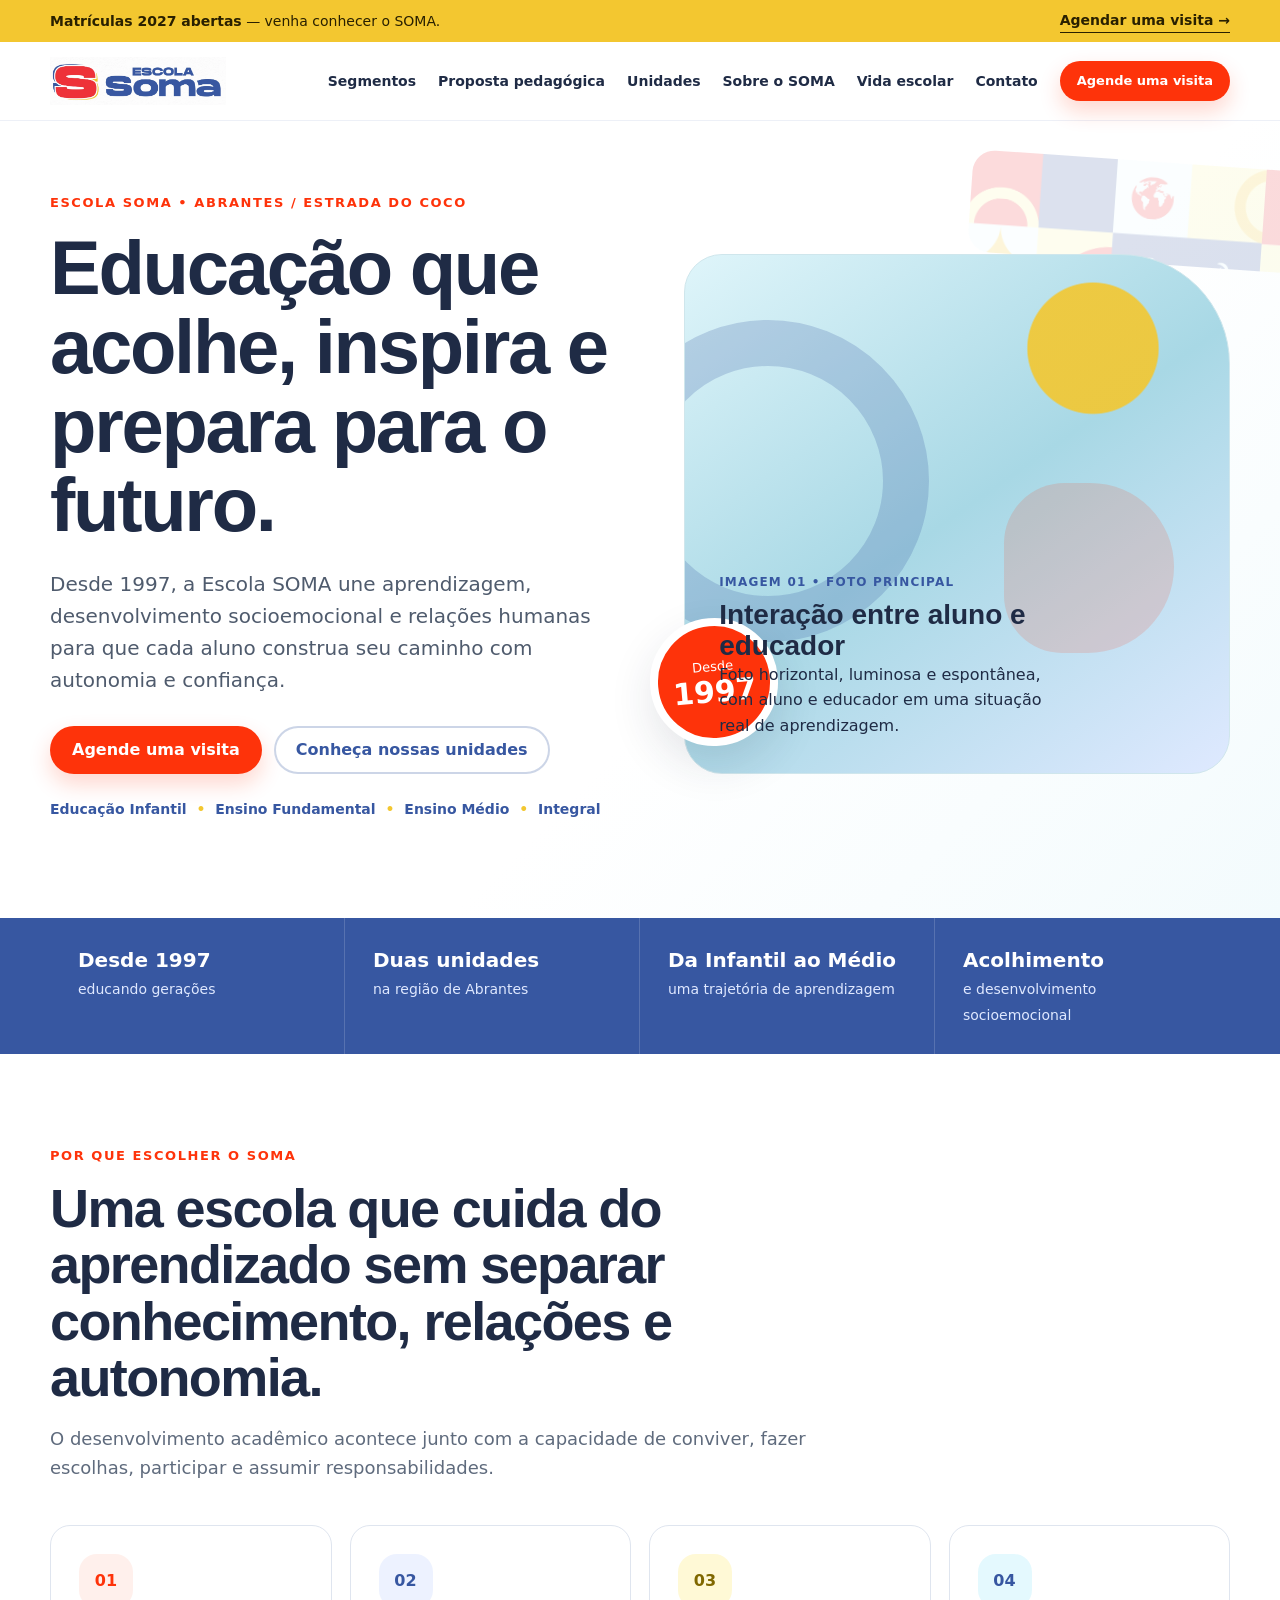
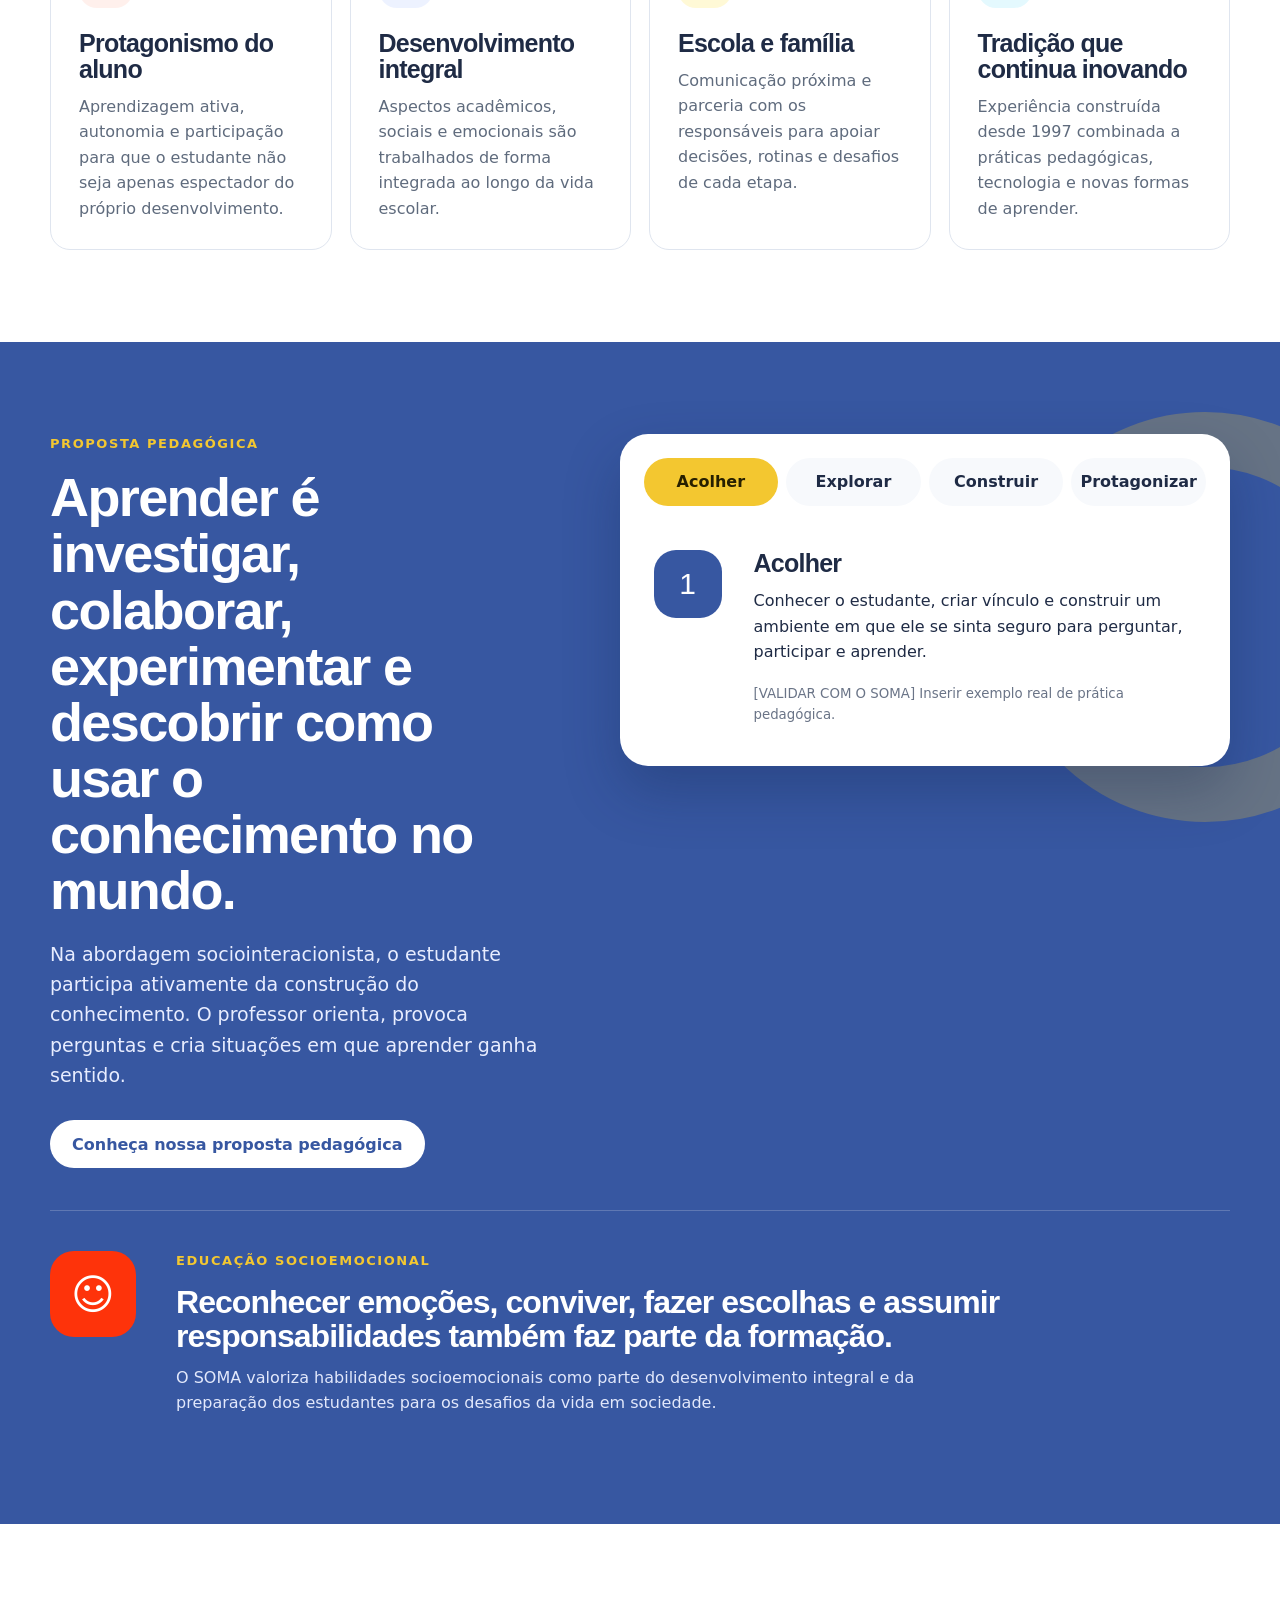
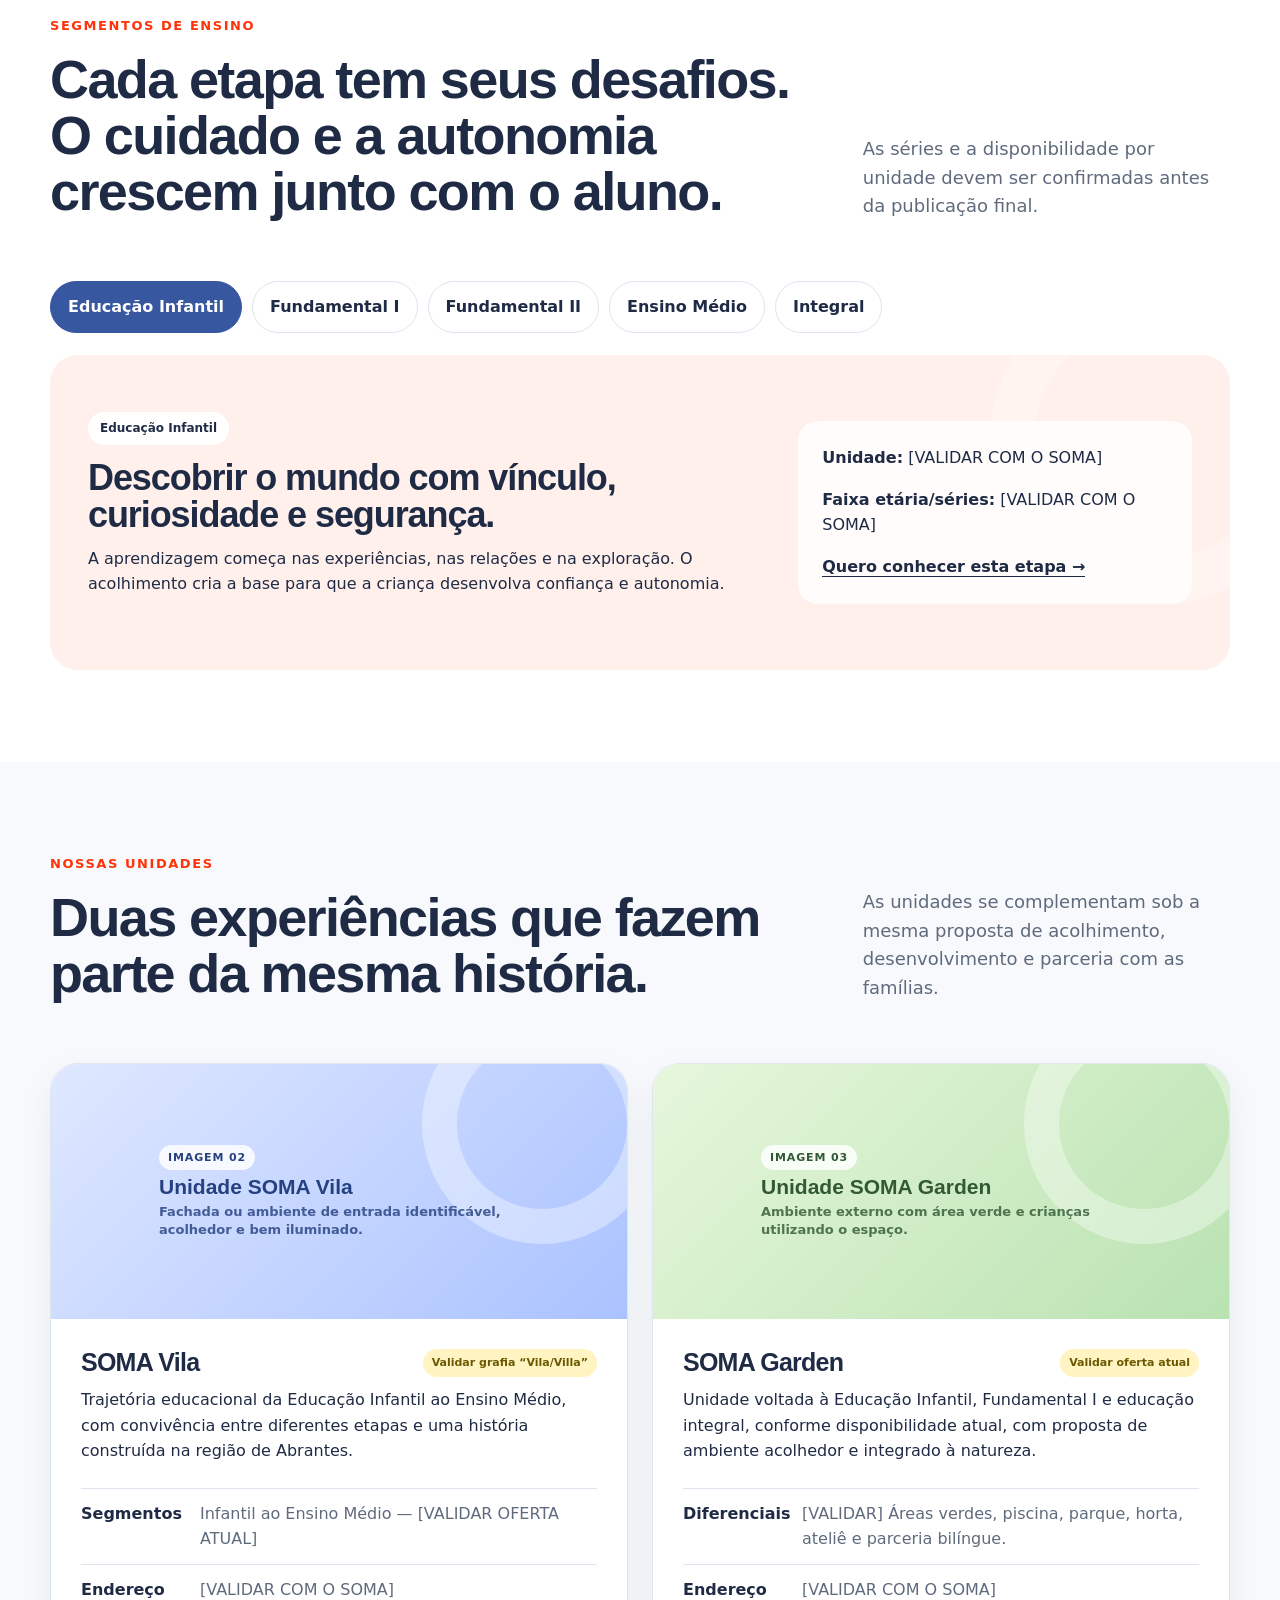
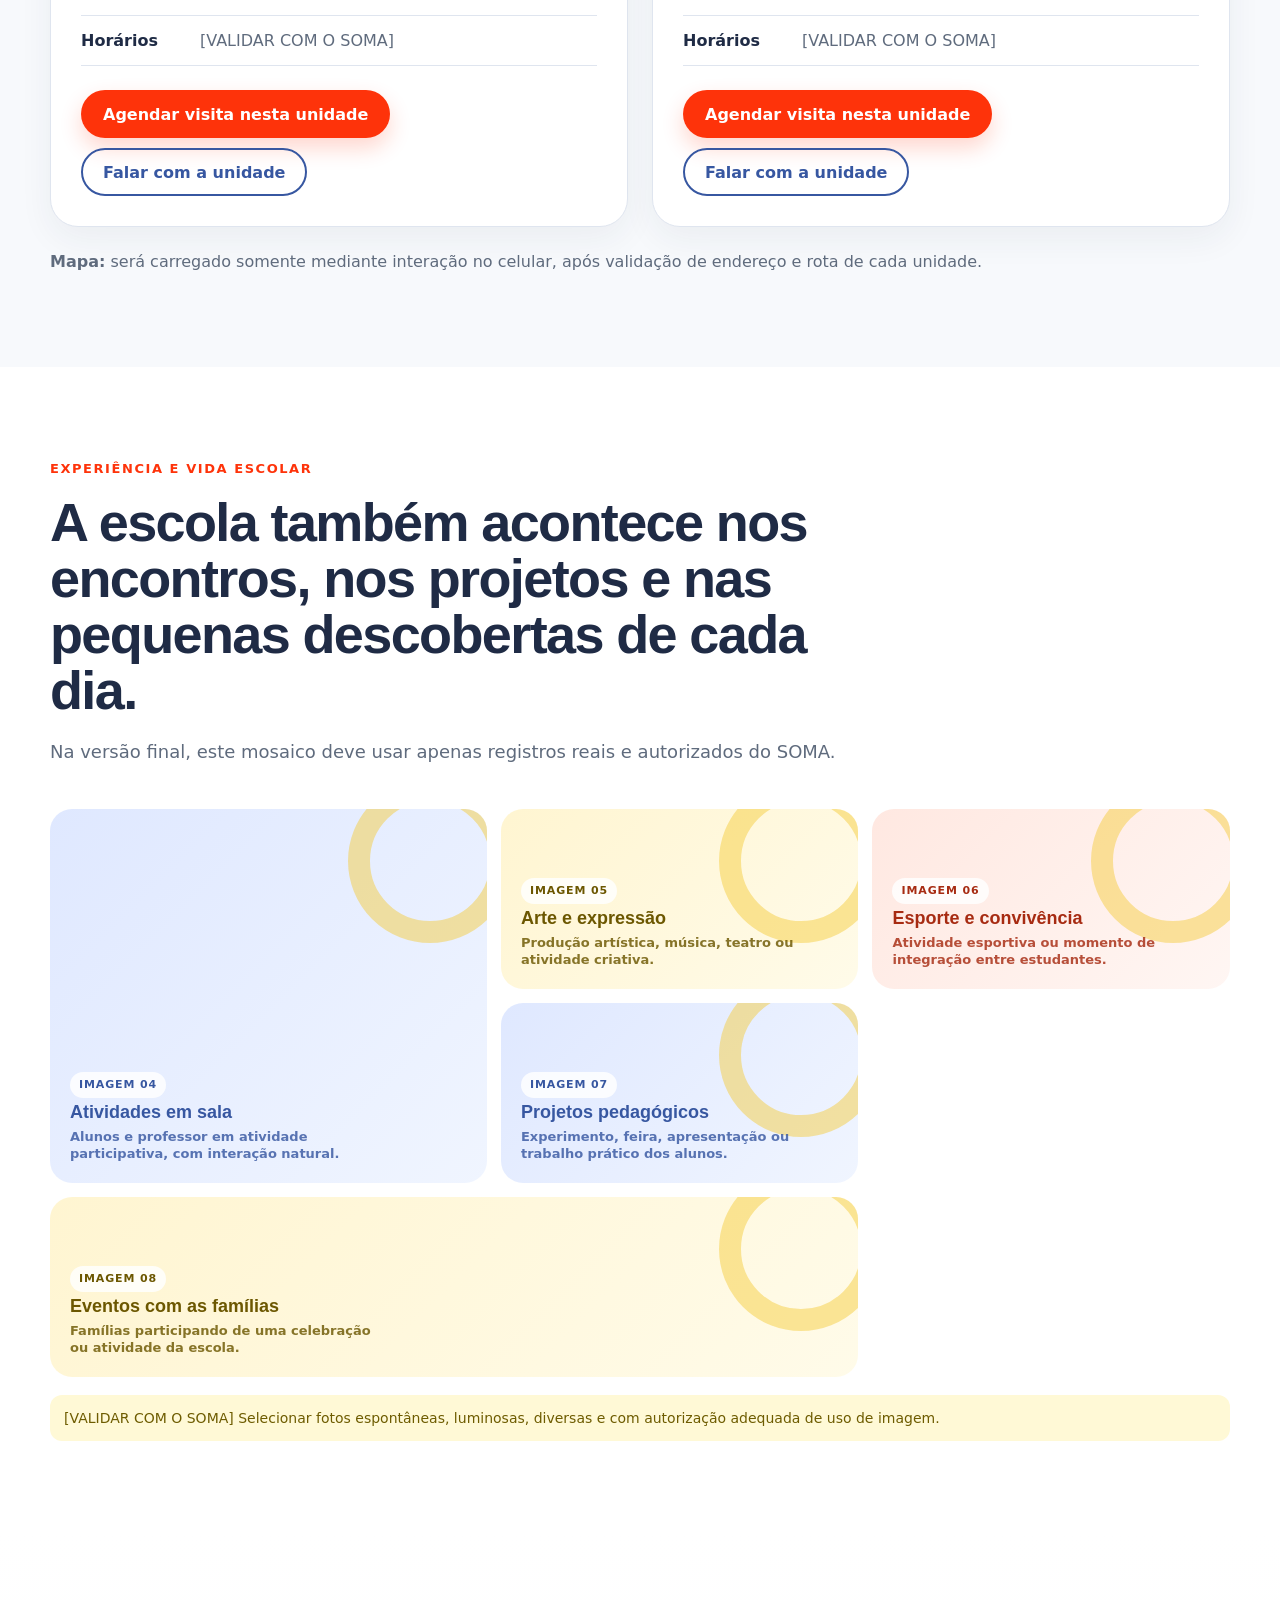
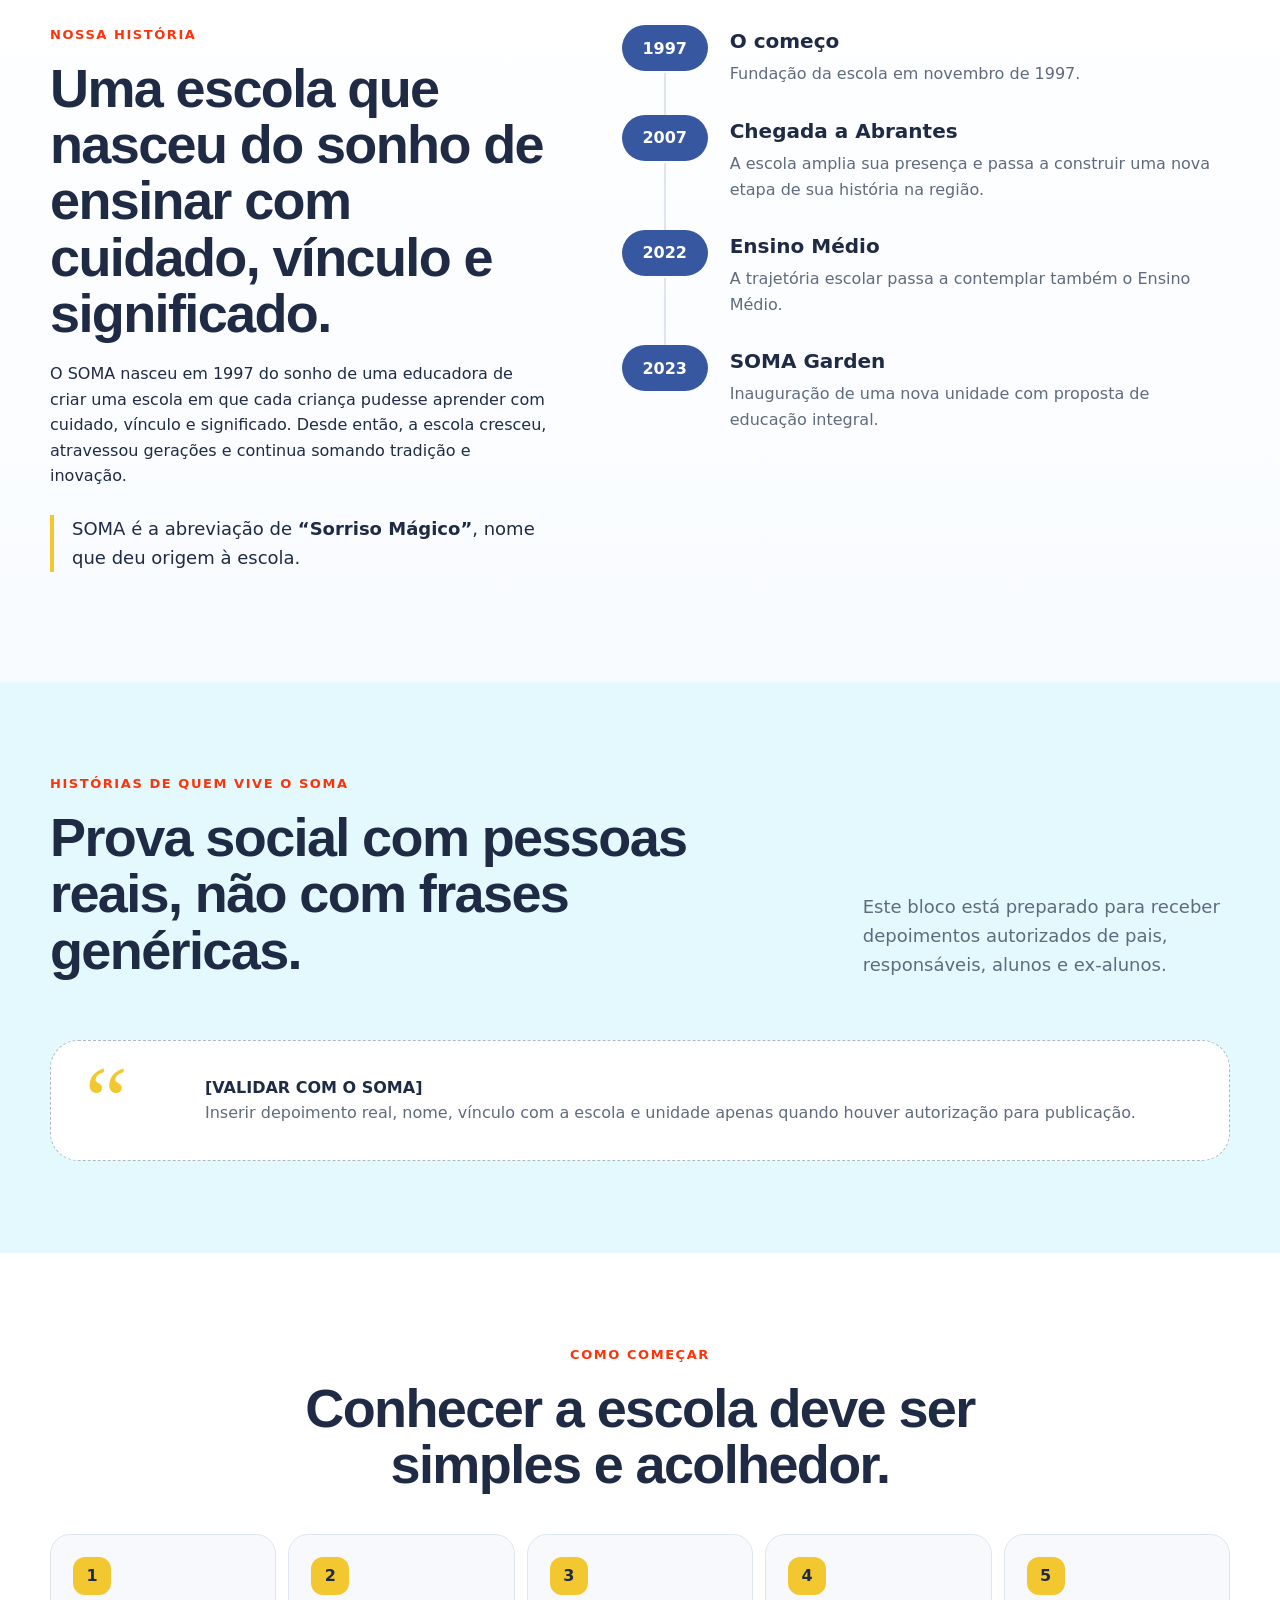
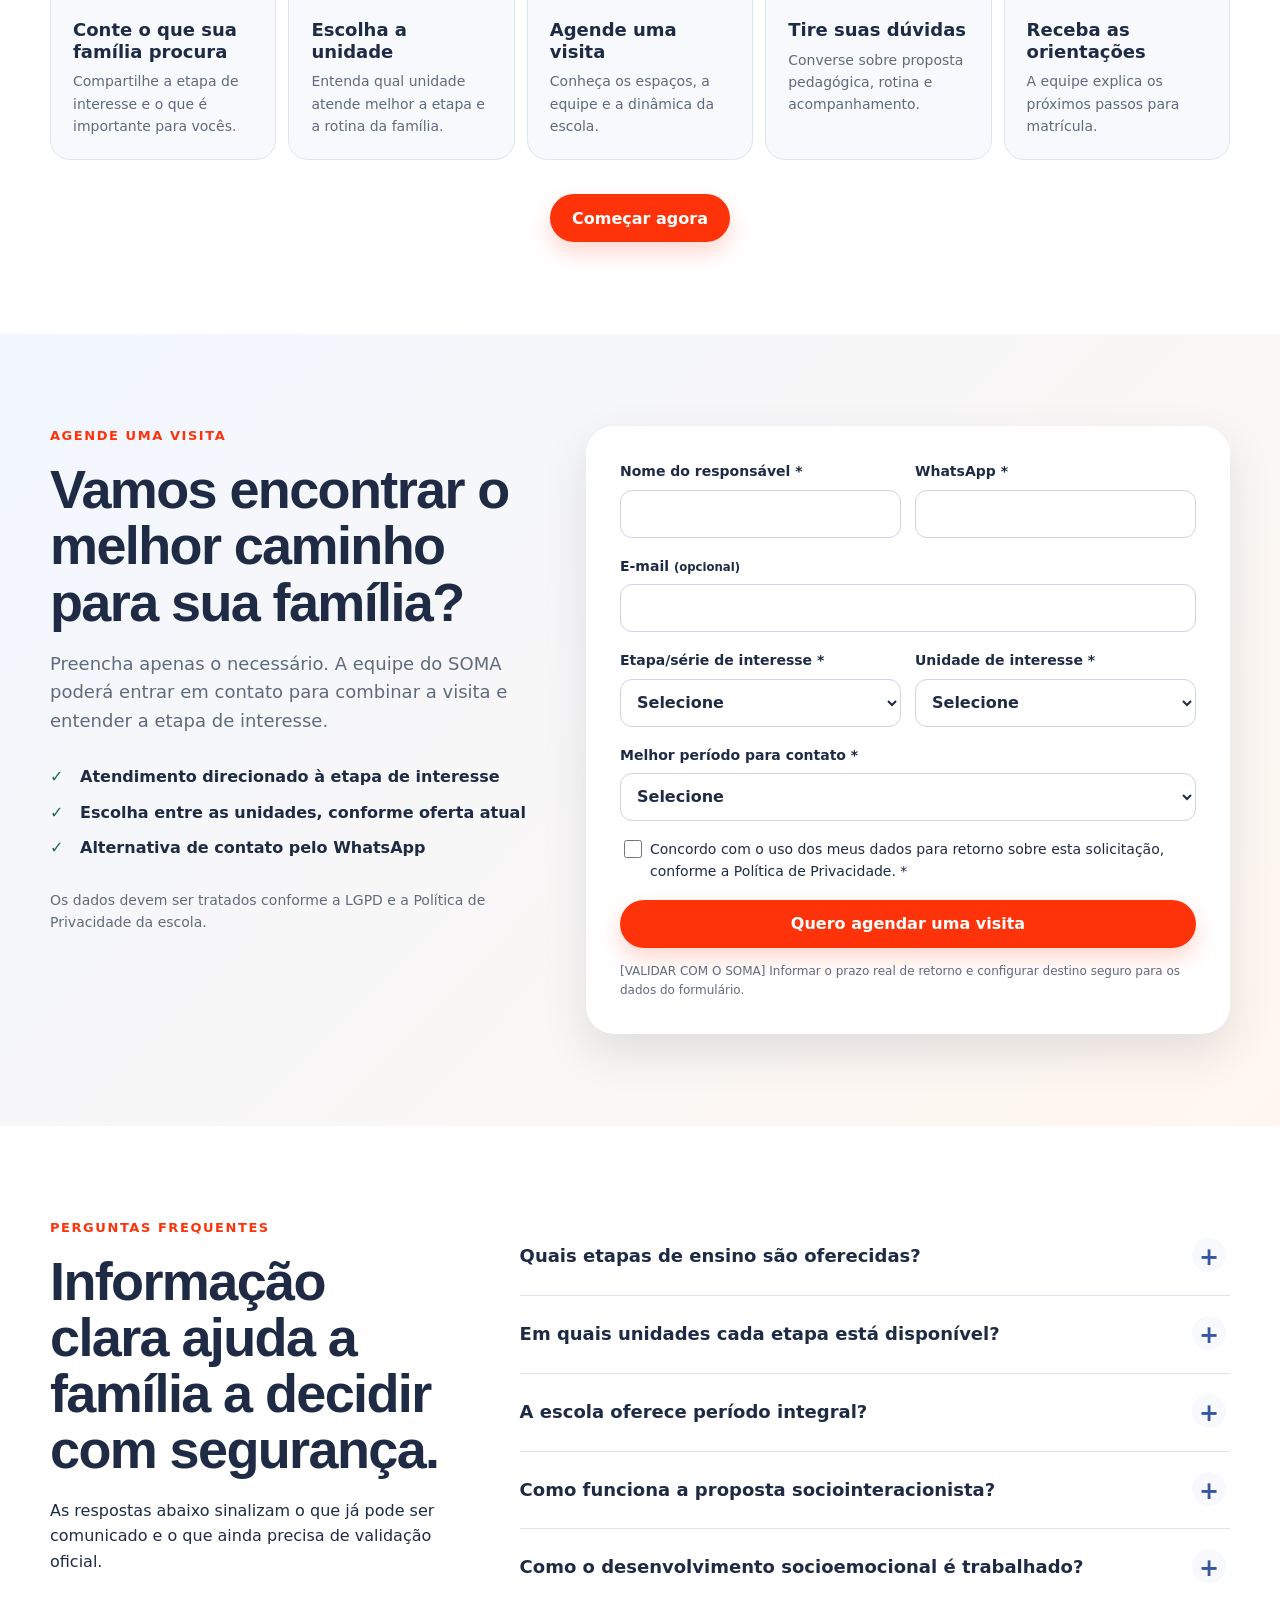
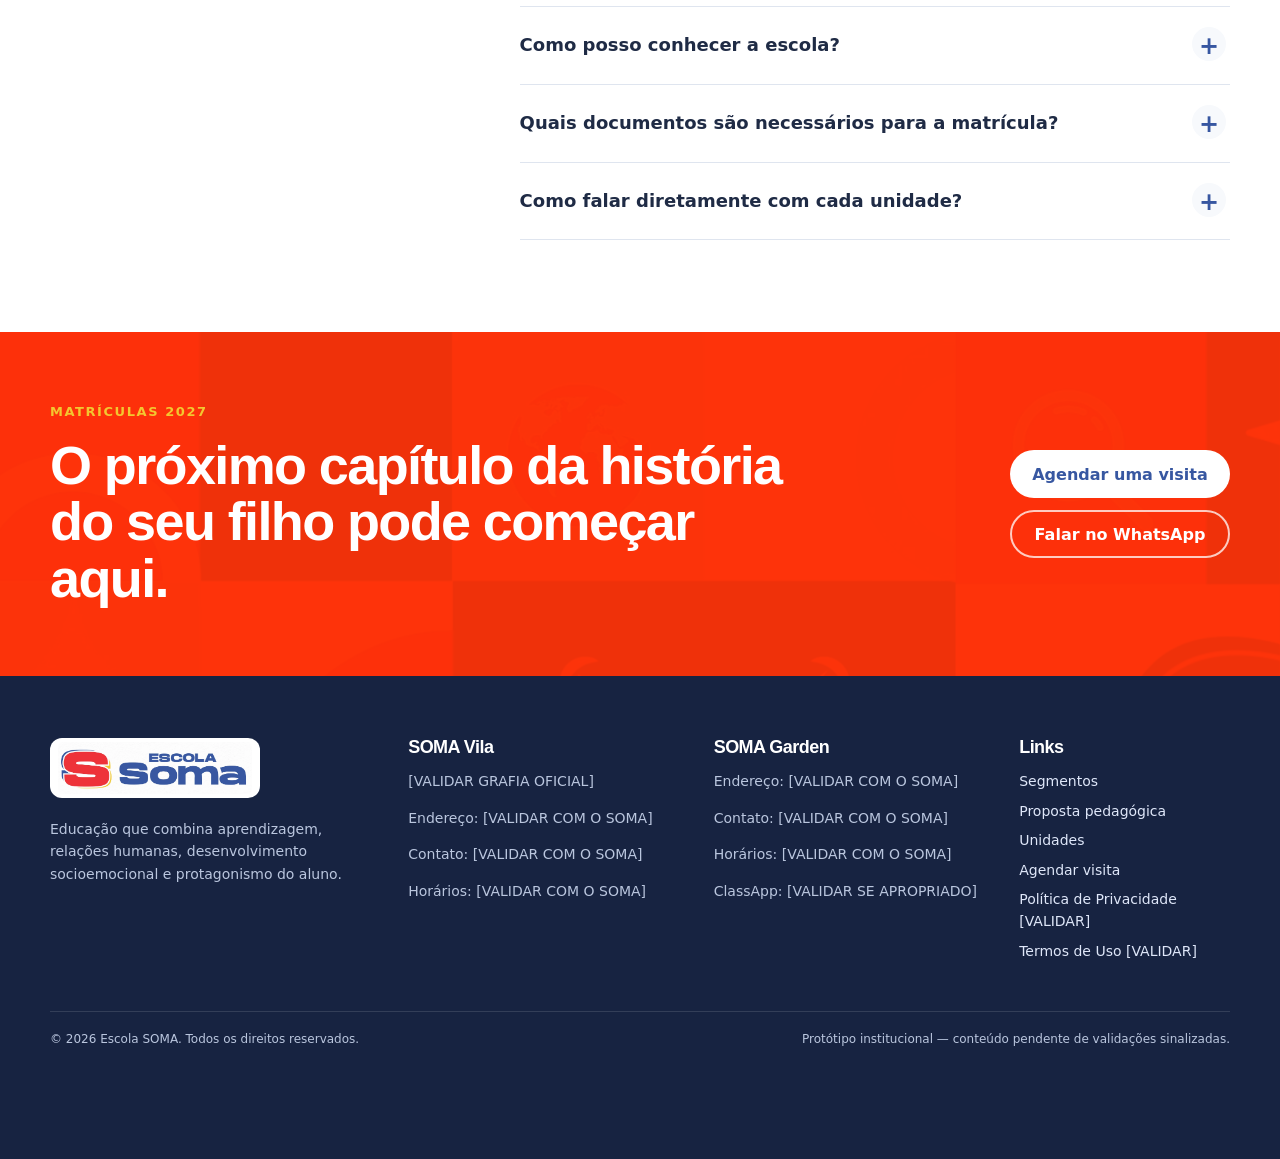
==== commit 042e9a69: "Atualiza identidade e enumera imagens" ====
--- a/index.html
+++ b/index.html
@@ -3,17 +3,17 @@
 <head>
   <meta charset="utf-8">
   <meta name="viewport" content="width=device-width, initial-scale=1">
-  <title>Colégio SOMA em Abrantes | Matrículas 2027</title>
-  <meta name="description" content="Educação Infantil, Fundamental, Médio e Integral em Abrantes. Conheça a proposta acolhedora do Colégio SOMA e agende uma visita.">
+  <title>Escola SOMA em Abrantes | Matrículas 2027</title>
+  <meta name="description" content="Educação Infantil, Fundamental, Médio e Integral em Abrantes. Conheça a proposta acolhedora da Escola SOMA e agende uma visita.">
   <meta name="theme-color" content="#3757A1">
   <meta property="og:type" content="website">
-  <meta property="og:title" content="Colégio SOMA em Abrantes | Matrículas 2027">
-  <meta property="og:description" content="Educação que acolhe, inspira e prepara para o futuro. Conheça o Colégio SOMA e agende uma visita.">
+  <meta property="og:title" content="Escola SOMA em Abrantes | Matrículas 2027">
+  <meta property="og:description" content="Educação que acolhe, inspira e prepara para o futuro. Conheça a Escola SOMA e agende uma visita.">
   <meta property="og:locale" content="pt_BR">
   <meta name="twitter:card" content="summary_large_image">
   <link rel="icon" href="assets/favicon.png" type="image/png">
   <!-- [VALIDAR COM O SOMA] Inserir canonical e og:url quando o domínio oficial for confirmado. -->
-  <link rel="stylesheet" href="styles.css">
+  <link rel="stylesheet" href="styles.css?v=2">
 
   <script type="application/ld+json">
   {
@@ -21,8 +21,8 @@
     "@graph": [
       {
         "@type": "EducationalOrganization",
-        "@id": "#colegio-soma",
-        "name": "Colégio SOMA",
+        "@id": "#escola-soma",
+        "name": "Escola SOMA",
         "foundingDate": "1997-11",
         "description": "Instituição de ensino com atuação na região de Abrantes/Estrada do Coco, em Camaçari, Bahia, com proposta sociointeracionista e foco em desenvolvimento integral.",
         "areaServed": ["Abrantes", "Camaçari", "Estrada do Coco", "Busca Vida", "Buraquinho", "Lauro de Freitas"]
@@ -30,9 +30,9 @@
       {
         "@type": "WebSite",
         "@id": "#website",
-        "name": "Colégio SOMA",
+        "name": "Escola SOMA",
         "inLanguage": "pt-BR",
-        "publisher": {"@id": "#colegio-soma"}
+        "publisher": {"@id": "#escola-soma"}
       }
     ]
   }
@@ -50,10 +50,10 @@
 
   <header class="site-header" id="topo">
     <div class="container header-inner">
-      <a class="brand" href="#topo" aria-label="Colégio SOMA — início">
+      <a class="brand" href="#topo" aria-label="Escola SOMA — início">
         <picture>
           <source srcset="assets/logo-soma.webp" type="image/webp">
-          <img src="assets/logo-soma.png" alt="Colégio SOMA" width="390" height="105">
+          <img src="assets/logo-soma.png" alt="Escola SOMA" width="390" height="105">
         </picture>
       </a>
 
@@ -79,9 +79,9 @@
       <div class="hero-pattern" aria-hidden="true"></div>
       <div class="container hero-grid">
         <div class="hero-copy">
-          <p class="eyebrow">Colégio SOMA • Abrantes / Estrada do Coco</p>
+          <p class="eyebrow">Escola SOMA • Abrantes / Estrada do Coco</p>
           <h1 id="hero-title">Educação que acolhe, inspira e prepara para o futuro.</h1>
-          <p class="hero-lead">Desde 1997, o Colégio SOMA une aprendizagem, desenvolvimento socioemocional e relações humanas para que cada aluno construa seu caminho com autonomia e confiança.</p>
+          <p class="hero-lead">Desde 1997, a Escola SOMA une aprendizagem, desenvolvimento socioemocional e relações humanas para que cada aluno construa seu caminho com autonomia e confiança.</p>
           <div class="hero-actions">
             <a class="button button-primary" href="#agendar" data-event="clique_agendar_visita">Agende uma visita</a>
             <a class="button button-secondary" href="#unidades">Conheça nossas unidades</a>
@@ -89,11 +89,11 @@
           <p class="hero-segments">Educação Infantil <span>•</span> Ensino Fundamental <span>•</span> Ensino Médio <span>•</span> Integral</p>
         </div>
 
-        <div class="hero-media" aria-label="Espaço reservado para fotografia real do Colégio SOMA">
+        <div class="hero-media" aria-label="Espaço reservado para fotografia real da Escola SOMA">
           <div class="photo-placeholder">
-            <span class="placeholder-kicker">FOTO REAL DA ESCOLA</span>
+            <span class="placeholder-kicker">IMAGEM 01 • FOTO PRINCIPAL</span>
             <strong>Interação entre aluno e educador</strong>
-            <p>[VALIDAR COM O SOMA] Substituir por fotografia autorizada, luminosa e espontânea.</p>
+            <p>Foto horizontal, luminosa e espontânea, com aluno e educador em uma situação real de aprendizagem.</p>
           </div>
           <div class="hero-badge" aria-hidden="true">
             <span>Desde</span>
@@ -103,7 +103,7 @@
       </div>
     </section>
 
-    <section class="trust-strip" aria-label="Diferenciais do Colégio SOMA">
+    <section class="trust-strip" aria-label="Diferenciais da Escola SOMA">
       <div class="container trust-grid">
         <article><strong>Desde 1997</strong><span>educando gerações</span></article>
         <article><strong>Duas unidades</strong><span>na região de Abrantes</span></article>
@@ -246,7 +246,9 @@
 
         <div class="units-grid">
           <article class="unit-card" data-event="selecao_unidade">
-            <div class="unit-photo unit-photo-blue"><span>FOTO REAL — SOMA VILA</span></div>
+            <div class="unit-photo unit-photo-blue">
+              <div class="image-slot-copy"><span class="image-slot-number">IMAGEM 02</span><strong>Unidade SOMA Vila</strong><small>Fachada ou ambiente de entrada identificável, acolhedor e bem iluminado.</small></div>
+            </div>
             <div class="unit-body">
               <div class="unit-title-line"><h3>SOMA Vila</h3><span class="validation-chip">Validar grafia “Vila/Villa”</span></div>
               <p>Trajetória educacional da Educação Infantil ao Ensino Médio, com convivência entre diferentes etapas e uma história construída na região de Abrantes.</p>
@@ -260,7 +262,9 @@
           </article>
 
           <article class="unit-card" data-event="selecao_unidade">
-            <div class="unit-photo unit-photo-green"><span>FOTO REAL — SOMA GARDEN</span></div>
+            <div class="unit-photo unit-photo-green">
+              <div class="image-slot-copy"><span class="image-slot-number">IMAGEM 03</span><strong>Unidade SOMA Garden</strong><small>Ambiente externo com área verde e crianças utilizando o espaço.</small></div>
+            </div>
             <div class="unit-body">
               <div class="unit-title-line"><h3>SOMA Garden</h3><span class="validation-chip">Validar oferta atual</span></div>
               <p>Unidade voltada à Educação Infantil, Fundamental I e educação integral, conforme disponibilidade atual, com proposta de ambiente acolhedor e integrado à natureza.</p>
@@ -285,11 +289,11 @@
           <p>Na versão final, este mosaico deve usar apenas registros reais e autorizados do SOMA.</p>
         </div>
         <div class="gallery" aria-label="Espaços reservados para fotografias reais da vida escolar">
-          <div class="gallery-item gallery-large"><span>Atividades em sala</span></div>
-          <div class="gallery-item"><span>Arte e expressão</span></div>
-          <div class="gallery-item"><span>Esporte e convivência</span></div>
-          <div class="gallery-item"><span>Projetos pedagógicos</span></div>
-          <div class="gallery-item gallery-wide"><span>Eventos com as famílias</span></div>
+          <div class="gallery-item gallery-large"><div class="image-slot-copy"><span class="image-slot-number">IMAGEM 04</span><strong>Atividades em sala</strong><small>Alunos e professor em atividade participativa, com interação natural.</small></div></div>
+          <div class="gallery-item"><div class="image-slot-copy"><span class="image-slot-number">IMAGEM 05</span><strong>Arte e expressão</strong><small>Produção artística, música, teatro ou atividade criativa.</small></div></div>
+          <div class="gallery-item"><div class="image-slot-copy"><span class="image-slot-number">IMAGEM 06</span><strong>Esporte e convivência</strong><small>Atividade esportiva ou momento de integração entre estudantes.</small></div></div>
+          <div class="gallery-item"><div class="image-slot-copy"><span class="image-slot-number">IMAGEM 07</span><strong>Projetos pedagógicos</strong><small>Experimento, feira, apresentação ou trabalho prático dos alunos.</small></div></div>
+          <div class="gallery-item gallery-wide"><div class="image-slot-copy"><span class="image-slot-number">IMAGEM 08</span><strong>Eventos com as famílias</strong><small>Famílias participando de uma celebração ou atividade da escola.</small></div></div>
         </div>
         <p class="validation-note">[VALIDAR COM O SOMA] Selecionar fotos espontâneas, luminosas, diversas e com autorização adequada de uso de imagem.</p>
       </div>
@@ -389,7 +393,7 @@
           <p>As respostas abaixo sinalizam o que já pode ser comunicado e o que ainda precisa de validação oficial.</p>
         </div>
         <div class="accordion">
-          <details><summary>Quais etapas de ensino são oferecidas?</summary><p>O Colégio SOMA atende Educação Infantil, Ensino Fundamental e Ensino Médio. A oferta por unidade e a disponibilidade de educação integral devem ser confirmadas antes da publicação final.</p></details>
+          <details><summary>Quais etapas de ensino são oferecidas?</summary><p>A Escola SOMA atende Educação Infantil, Ensino Fundamental e Ensino Médio. A oferta por unidade e a disponibilidade de educação integral devem ser confirmadas antes da publicação final.</p></details>
           <details><summary>Em quais unidades cada etapa está disponível?</summary><p>A unidade Vila é apresentada como uma trajetória da Educação Infantil ao Ensino Médio. A Garden concentra-se em Educação Infantil, Fundamental I e integral, conforme oferta atual. [VALIDAR COM O SOMA]</p></details>
           <details><summary>A escola oferece período integral?</summary><p>Há referência à educação integral na unidade Garden, mas a disponibilidade atual por etapa e série deve ser validada com o SOMA.</p></details>
           <details><summary>Como funciona a proposta sociointeracionista?</summary><p>O estudante participa ativamente da construção do conhecimento por meio de interação, investigação, colaboração e experiências mediadas pelos educadores.</p></details>
@@ -413,14 +417,14 @@
   <footer class="site-footer" id="contato">
     <div class="container footer-grid">
       <div class="footer-brand">
-        <picture><source srcset="assets/logo-soma.webp" type="image/webp"><img src="assets/logo-soma.png" alt="Colégio SOMA" width="390" height="105" loading="lazy"></picture>
+        <picture><source srcset="assets/logo-soma.webp" type="image/webp"><img src="assets/logo-soma.png" alt="Escola SOMA" width="390" height="105" loading="lazy"></picture>
         <p>Educação que combina aprendizagem, relações humanas, desenvolvimento socioemocional e protagonismo do aluno.</p>
       </div>
       <div><h2>SOMA Vila</h2><p>[VALIDAR GRAFIA OFICIAL]</p><p>Endereço: [VALIDAR COM O SOMA]</p><p>Contato: [VALIDAR COM O SOMA]</p><p>Horários: [VALIDAR COM O SOMA]</p></div>
       <div><h2>SOMA Garden</h2><p>Endereço: [VALIDAR COM O SOMA]</p><p>Contato: [VALIDAR COM O SOMA]</p><p>Horários: [VALIDAR COM O SOMA]</p><p>ClassApp: [VALIDAR SE APROPRIADO]</p></div>
       <div><h2>Links</h2><a href="#segmentos">Segmentos</a><a href="#proposta">Proposta pedagógica</a><a href="#unidades">Unidades</a><a href="#agendar">Agendar visita</a><a href="#">Política de Privacidade [VALIDAR]</a><a href="#">Termos de Uso [VALIDAR]</a></div>
     </div>
-    <div class="container footer-bottom"><p>© <span id="year"></span> Colégio SOMA. Todos os direitos reservados.</p><p>Protótipo institucional — conteúdo pendente de validações sinalizadas.</p></div>
+    <div class="container footer-bottom"><p>© <span id="year"></span> Escola SOMA. Todos os direitos reservados.</p><p>Protótipo institucional — conteúdo pendente de validações sinalizadas.</p></div>
   </footer>
 
   <div class="mobile-cta" aria-label="Ações rápidas">
--- a/styles.css
+++ b/styles.css
@@ -150,6 +150,10 @@
 .unit-photo::before { content: ""; position: absolute; width: 170px; height: 170px; border: 35px solid rgba(255,255,255,.36); border-radius: 50%; top: -60px; right: -35px; }
 .unit-photo-blue { background: linear-gradient(135deg,#dfe8ff,#aac2ff); color: var(--blue-dark); }
 .unit-photo-green { background: linear-gradient(135deg,#e7f7dc,#b9e2b1); color: #315933; }
+.image-slot-copy { position: relative; z-index: 1; display: grid; gap: 5px; width: min(100%, 360px); text-align: left; letter-spacing: 0; }
+.image-slot-number { width: fit-content; border-radius: 999px; background: rgba(255,255,255,.82); padding: 4px 9px; font-size: 11px; font-weight: 900; letter-spacing: .08em; }
+.image-slot-copy strong { font-family: var(--font-display); font-size: 21px; line-height: 1.1; }
+.image-slot-copy small { font-size: 13px; font-weight: 600; line-height: 1.35; opacity: .82; }
 .unit-body { padding: 30px; }
 .unit-title-line { display: flex; gap: 10px; justify-content: space-between; align-items: start; }
 .validation-chip { display: inline-flex; border-radius: 999px; background: #fff4c2; color: #6b5800; padding: 5px 9px; font-size: 11px; font-weight: 750; white-space: nowrap; }
@@ -165,6 +169,9 @@
 .gallery-item::before { content: ""; position: absolute; width: 120px; height: 120px; border-radius: 50%; border: 22px solid rgba(243,199,48,.45); right: -25px; top: -30px; }
 .gallery-item:nth-child(2), .gallery-item:nth-child(5) { background: linear-gradient(135deg,#fff5d1,#fffbe9); color: #6c5700; }
 .gallery-item:nth-child(3) { background: linear-gradient(135deg,#ffe8e1,#fff6f3); color: #a72b12; }
+.gallery-item .image-slot-copy { align-self: end; }
+.gallery-item .image-slot-copy strong { font-size: 18px; }
+.gallery-item .image-slot-copy small { max-width: 310px; }
 .gallery-large { grid-row: span 2; }
 .gallery-wide { grid-column: span 2; }
 .validation-note { margin: 18px 0 0; padding: 12px 14px; border-radius: 12px; background: #fff9d6; color: #6e5c00; font-size: 14px; }
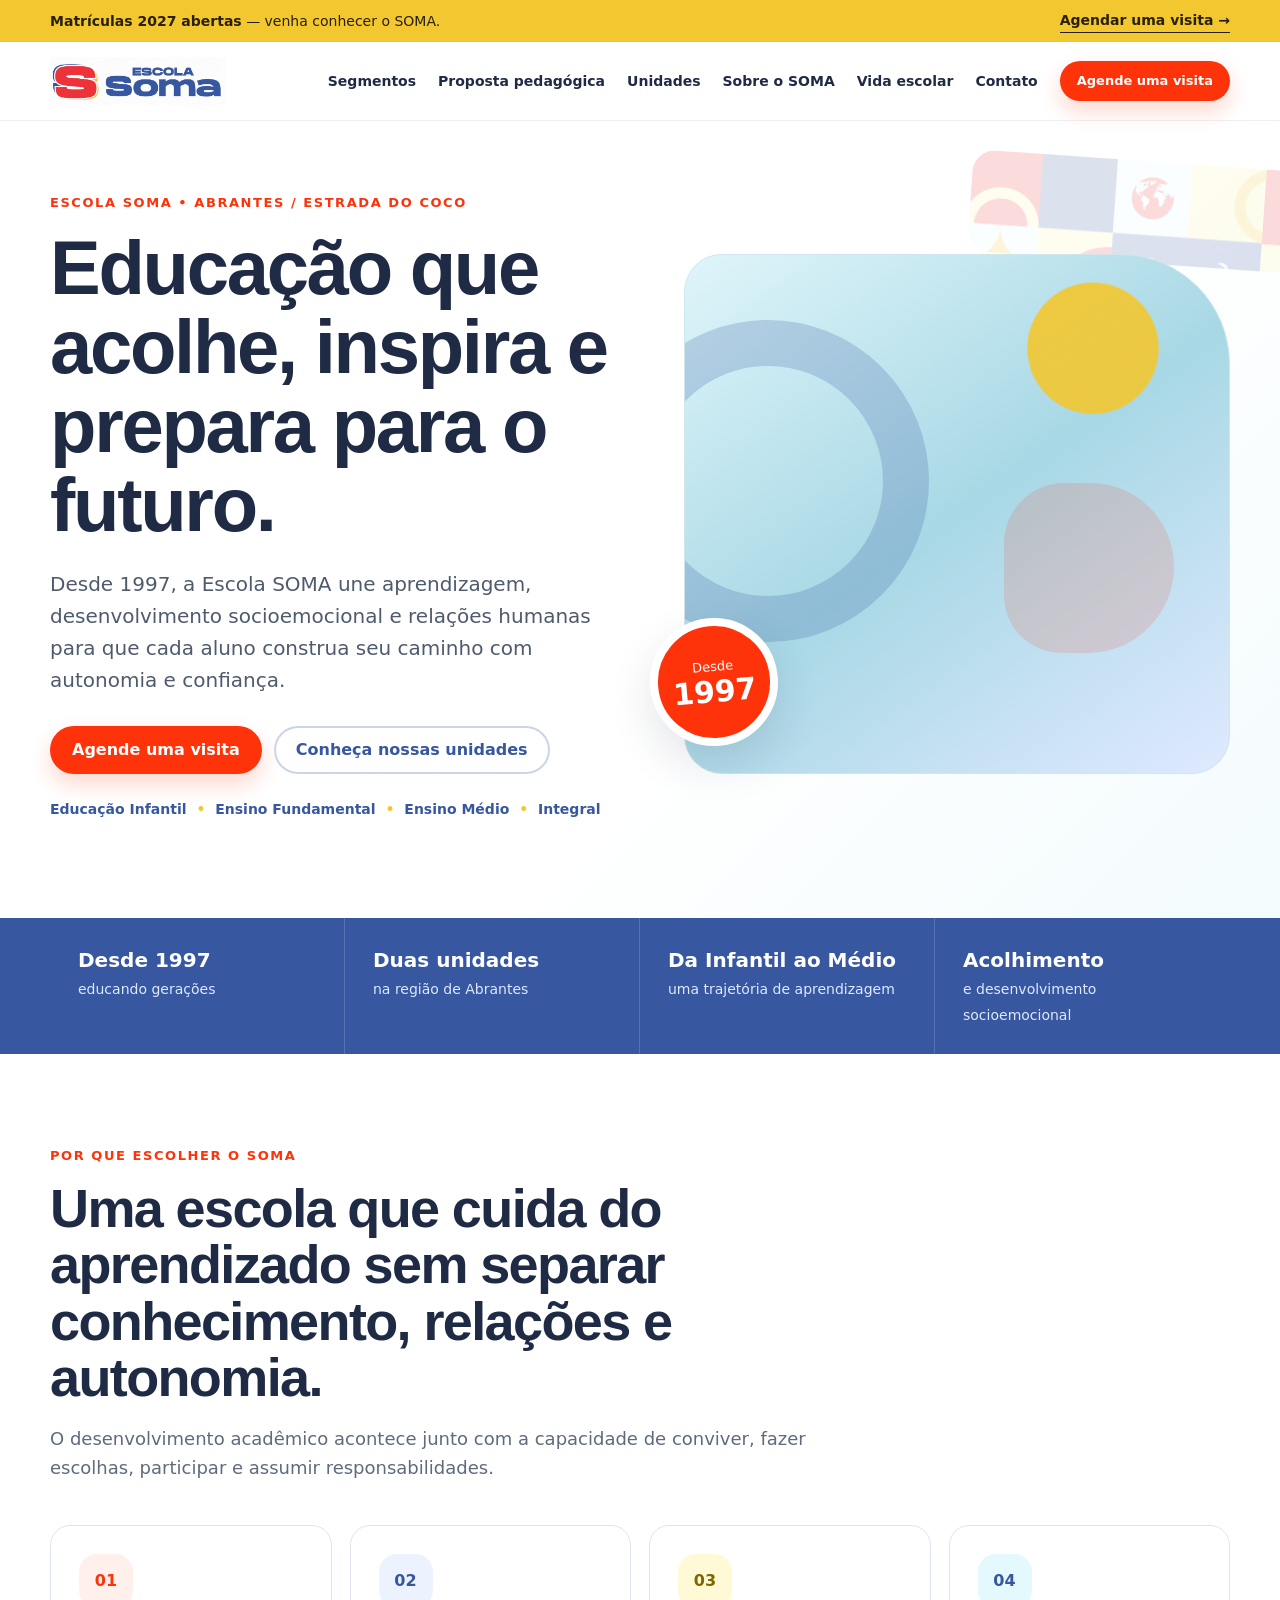
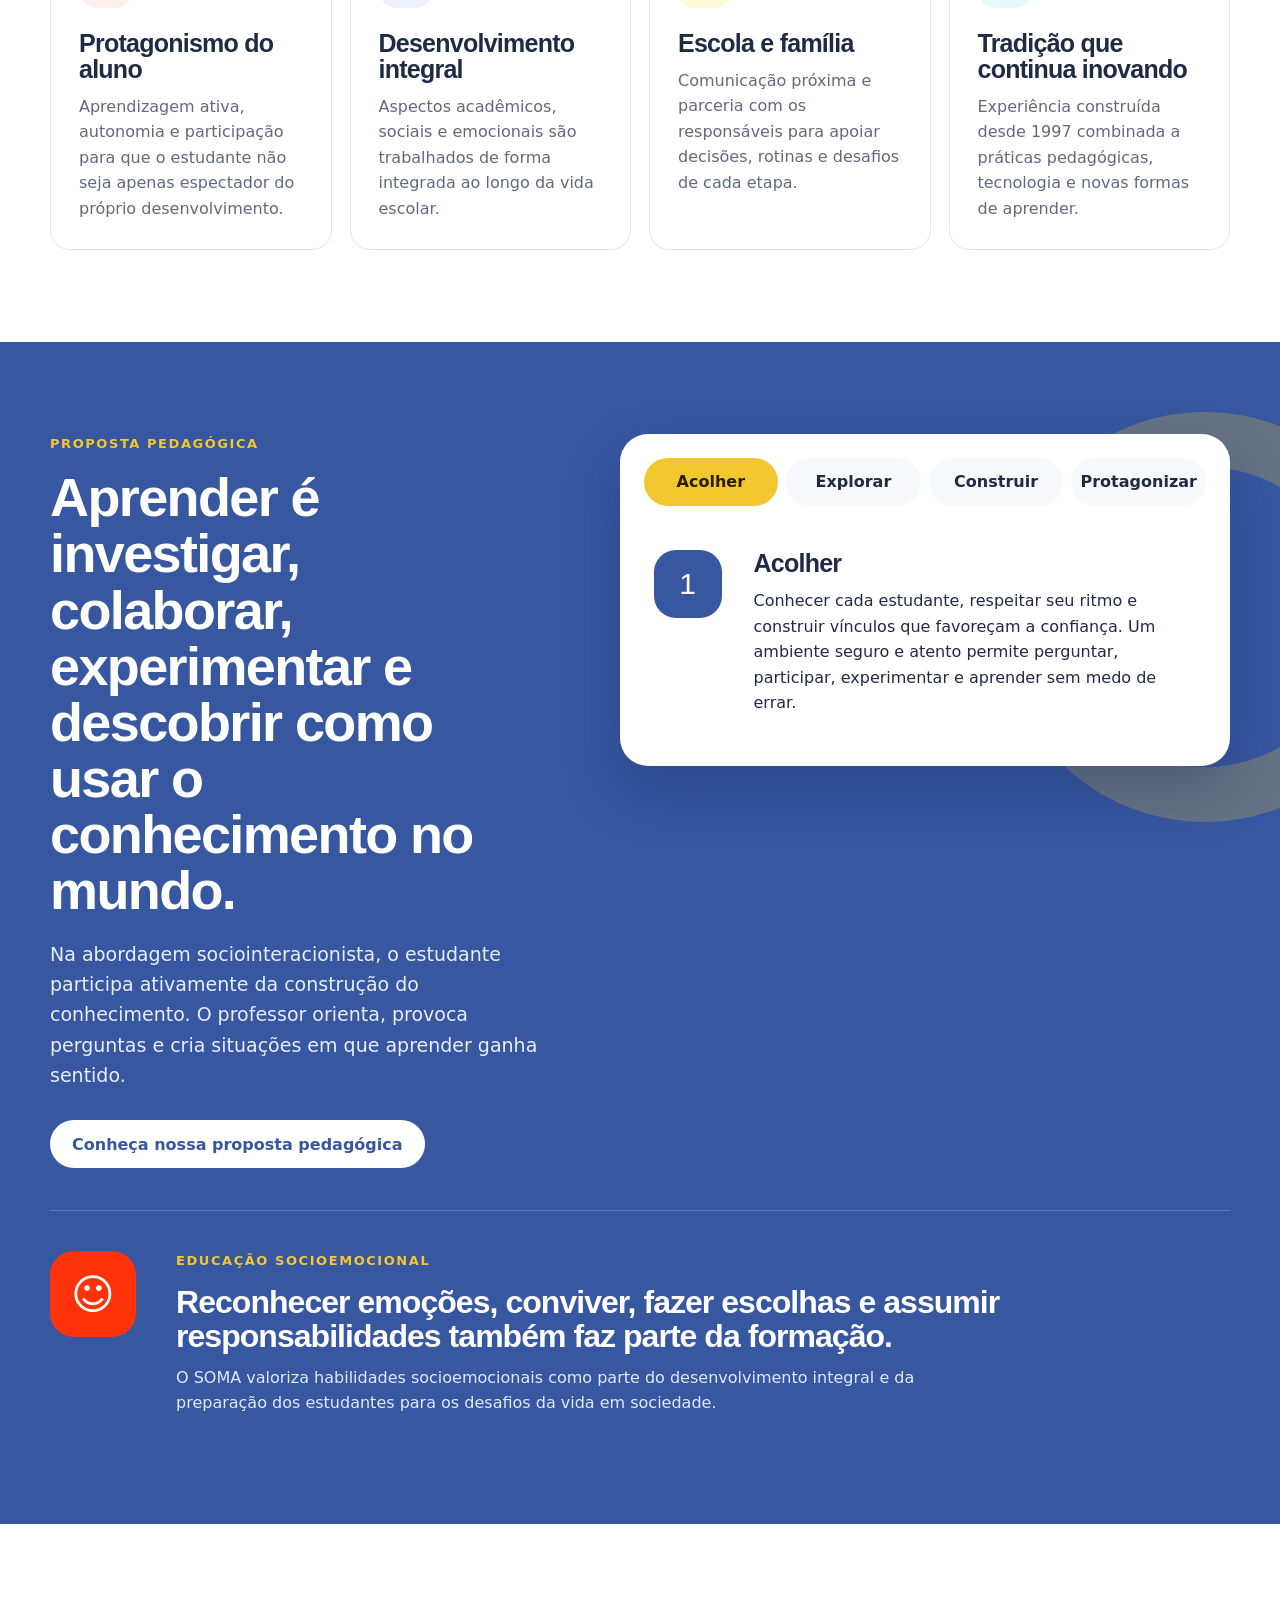
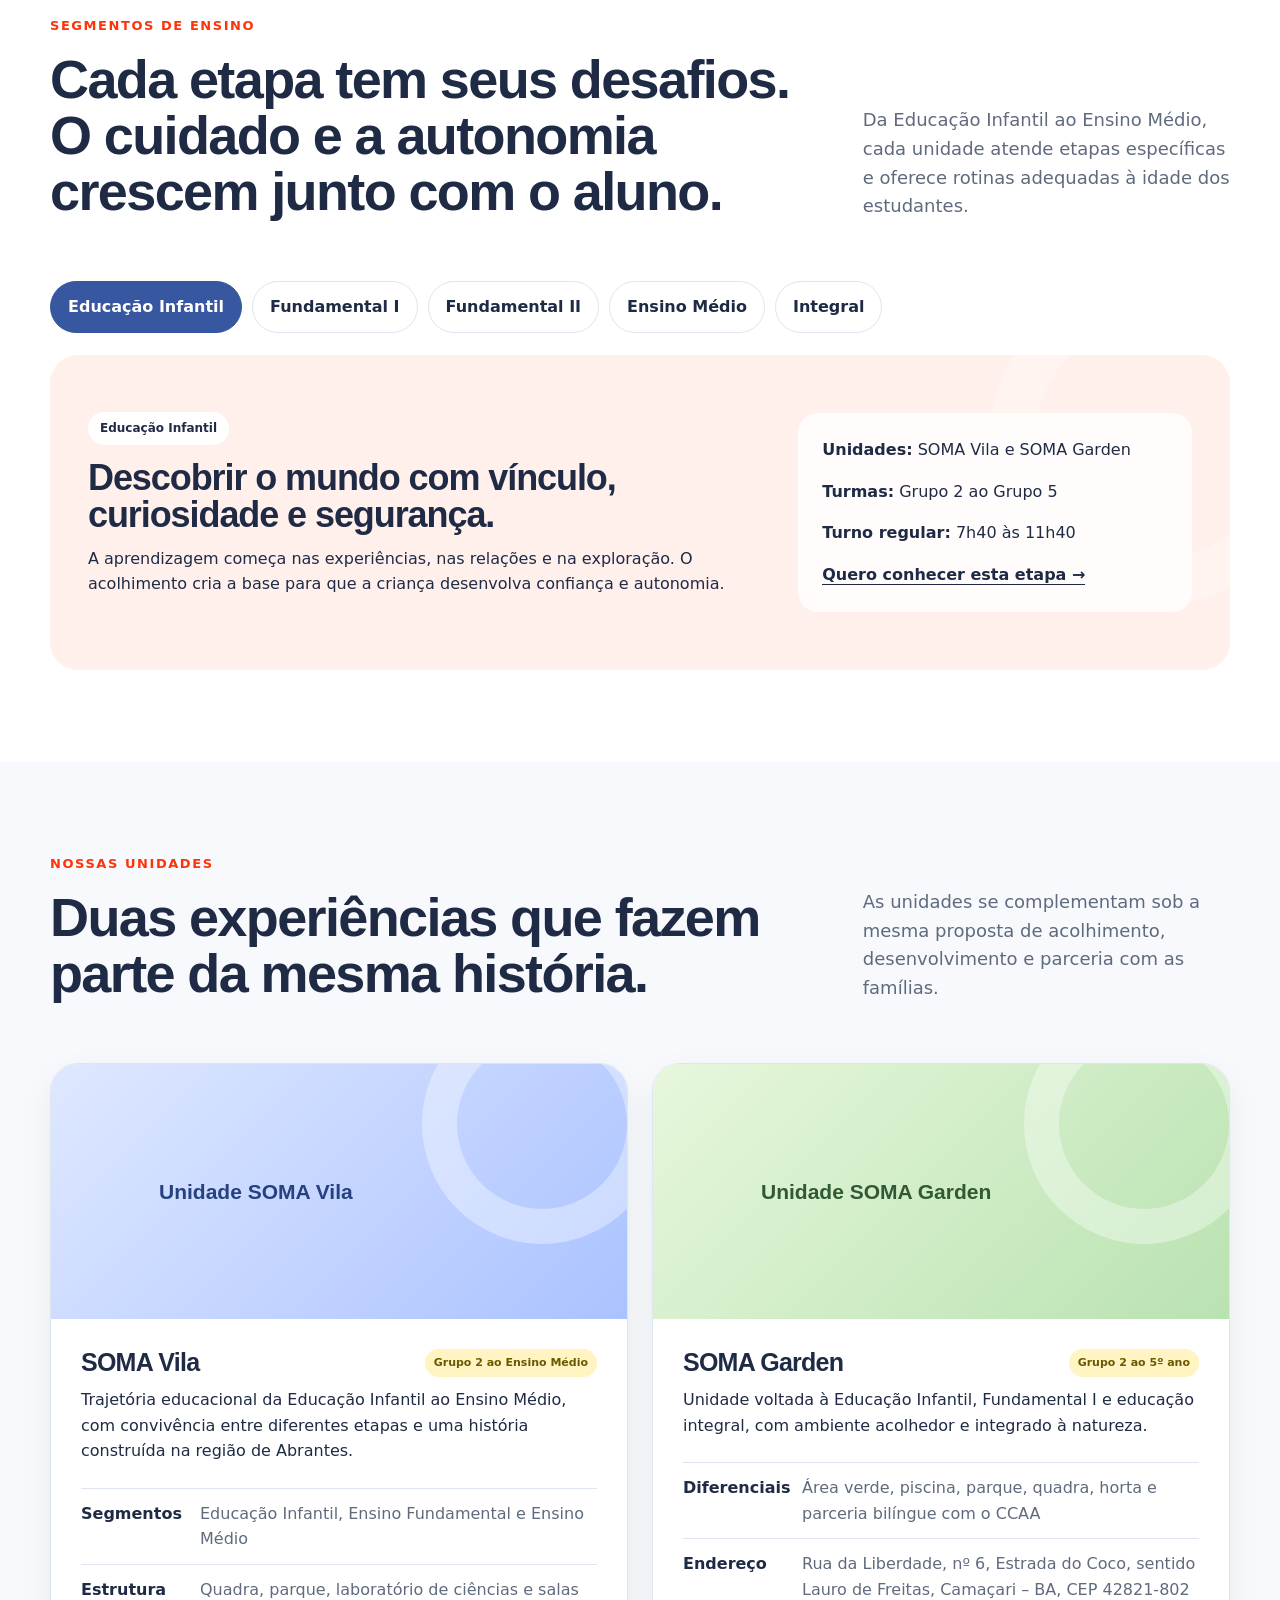
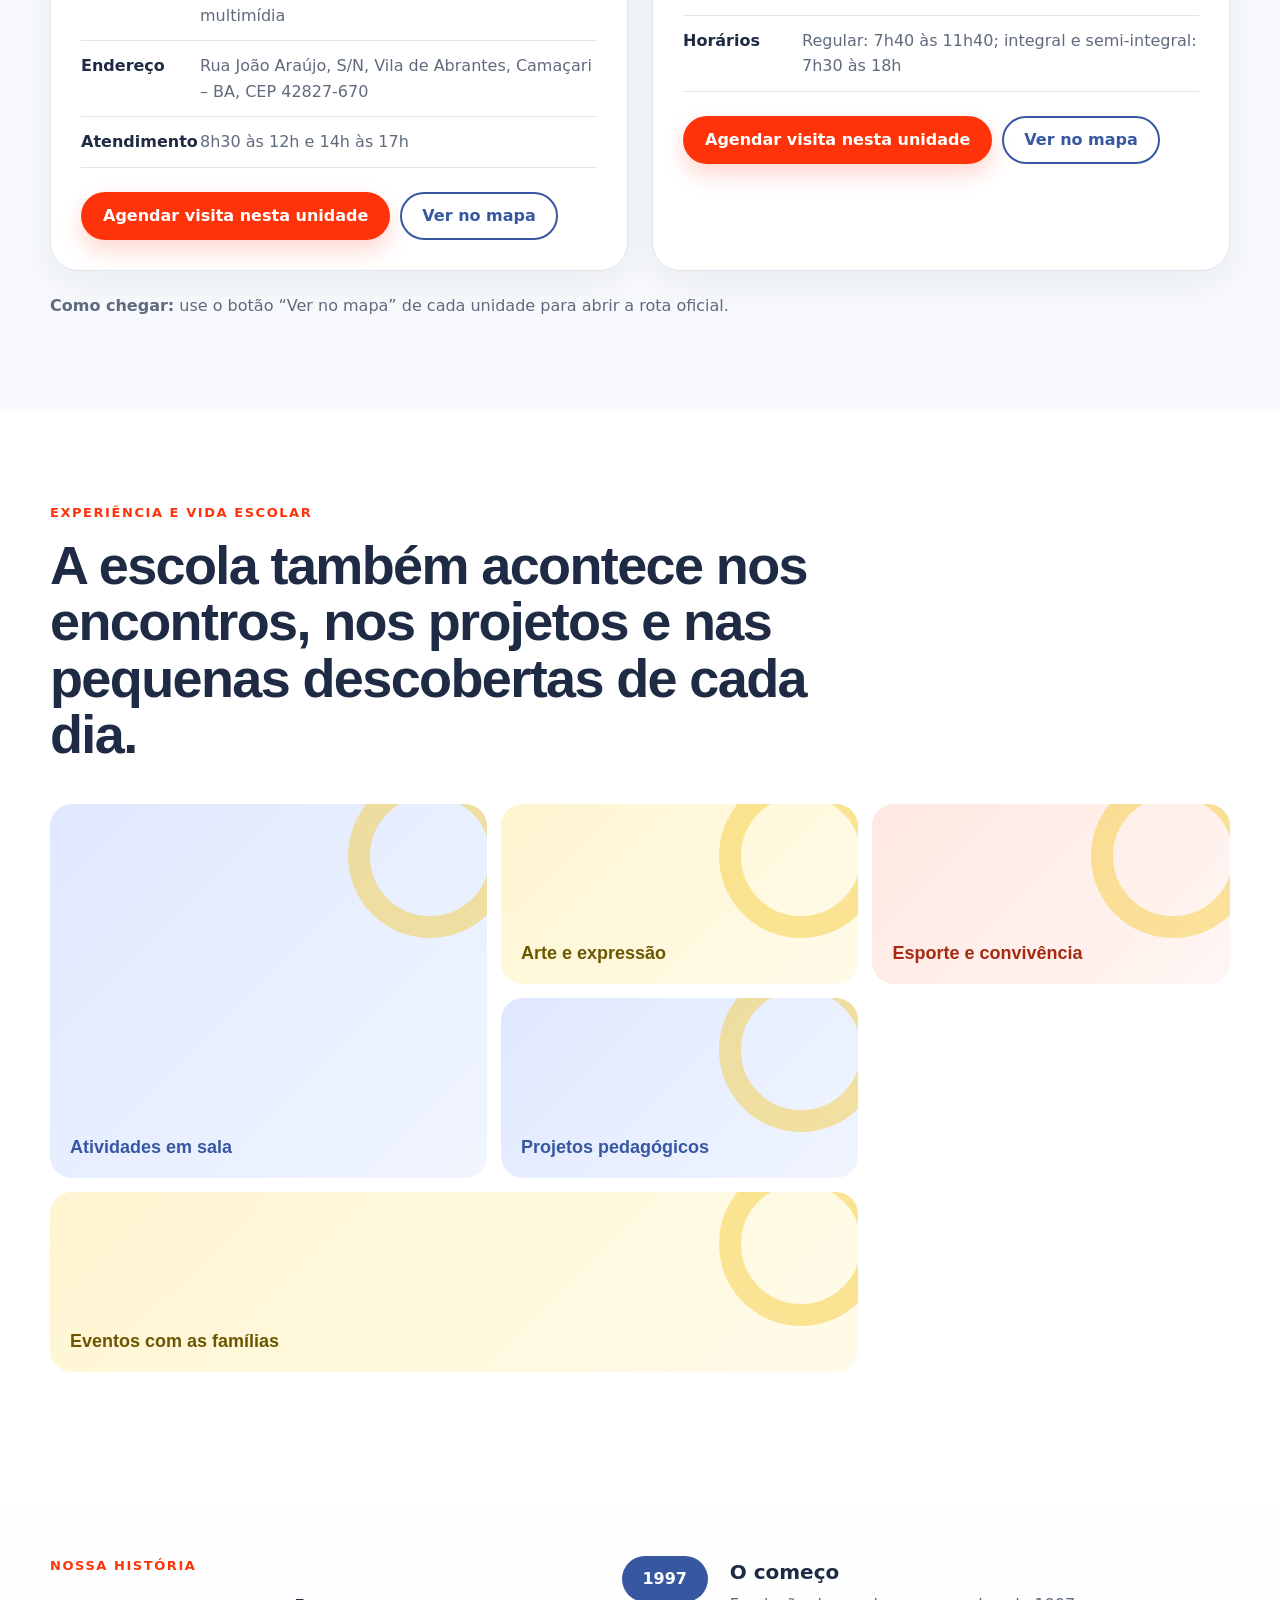
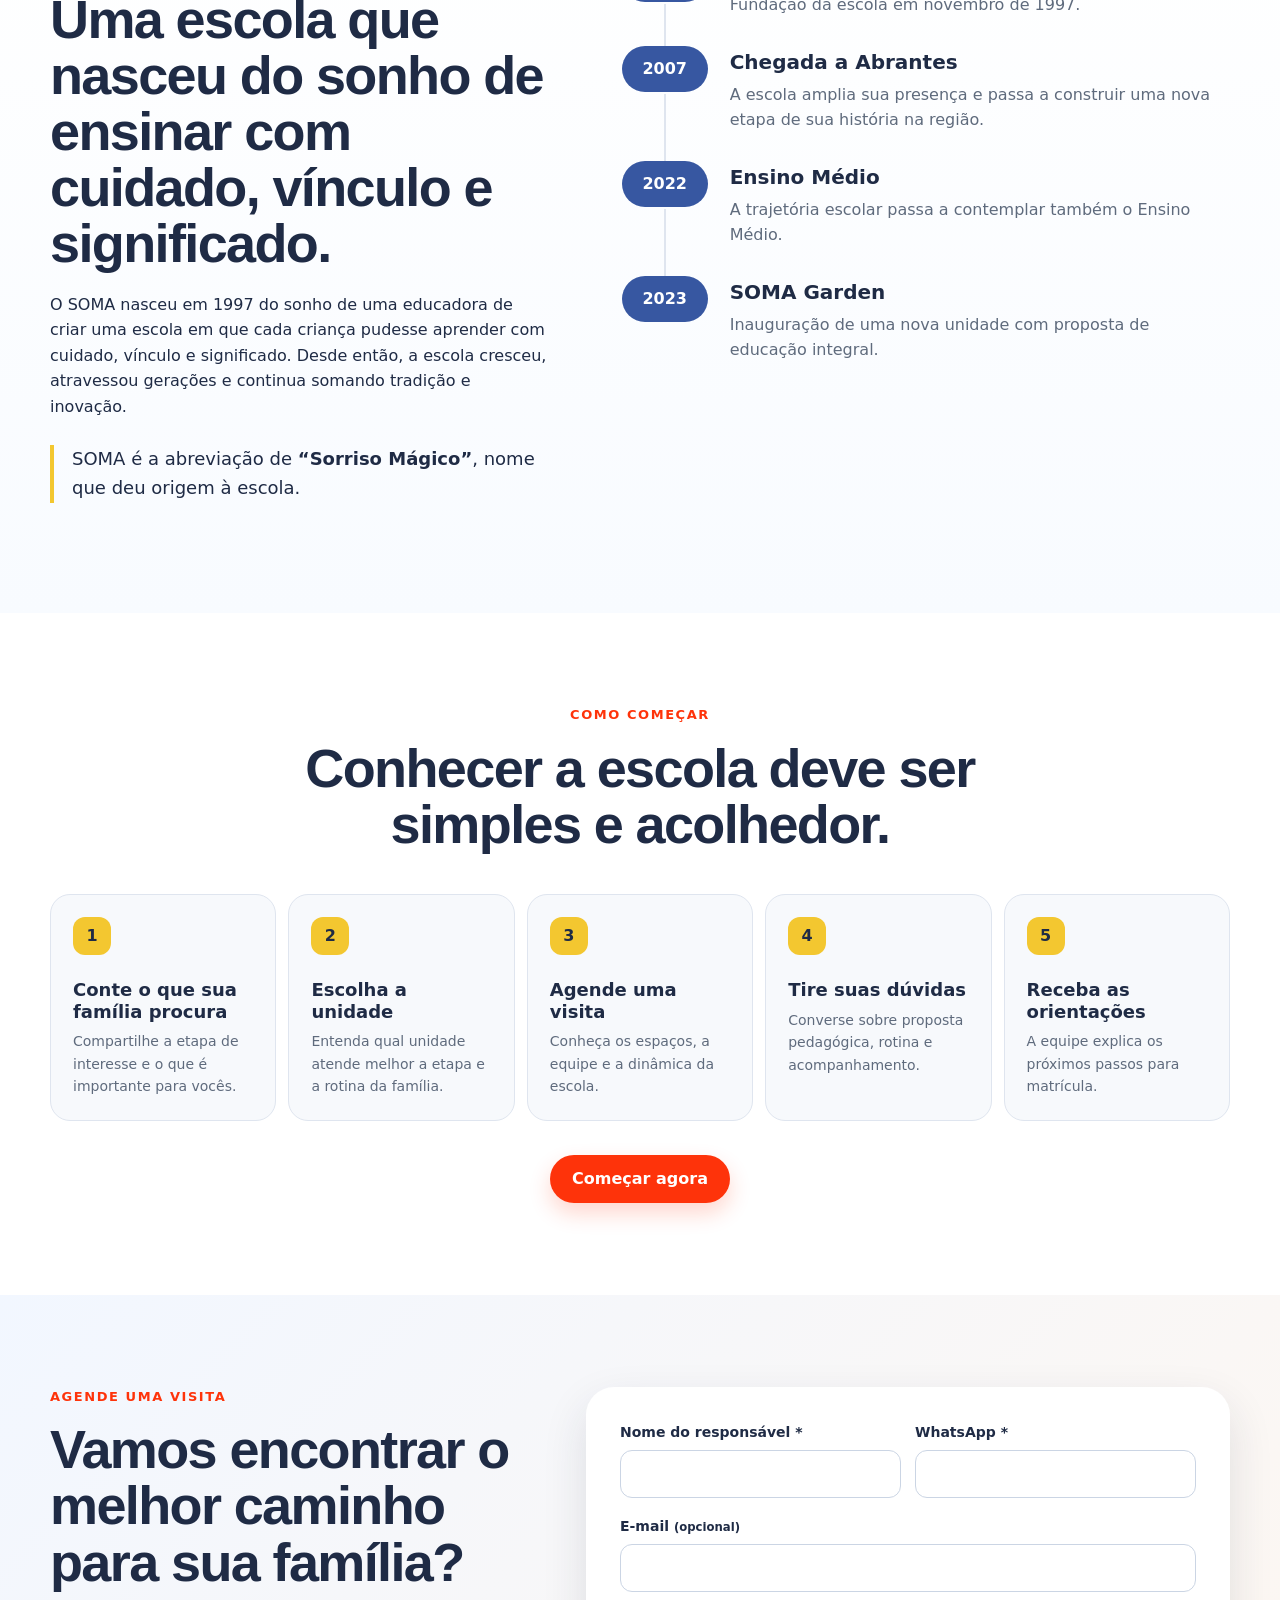
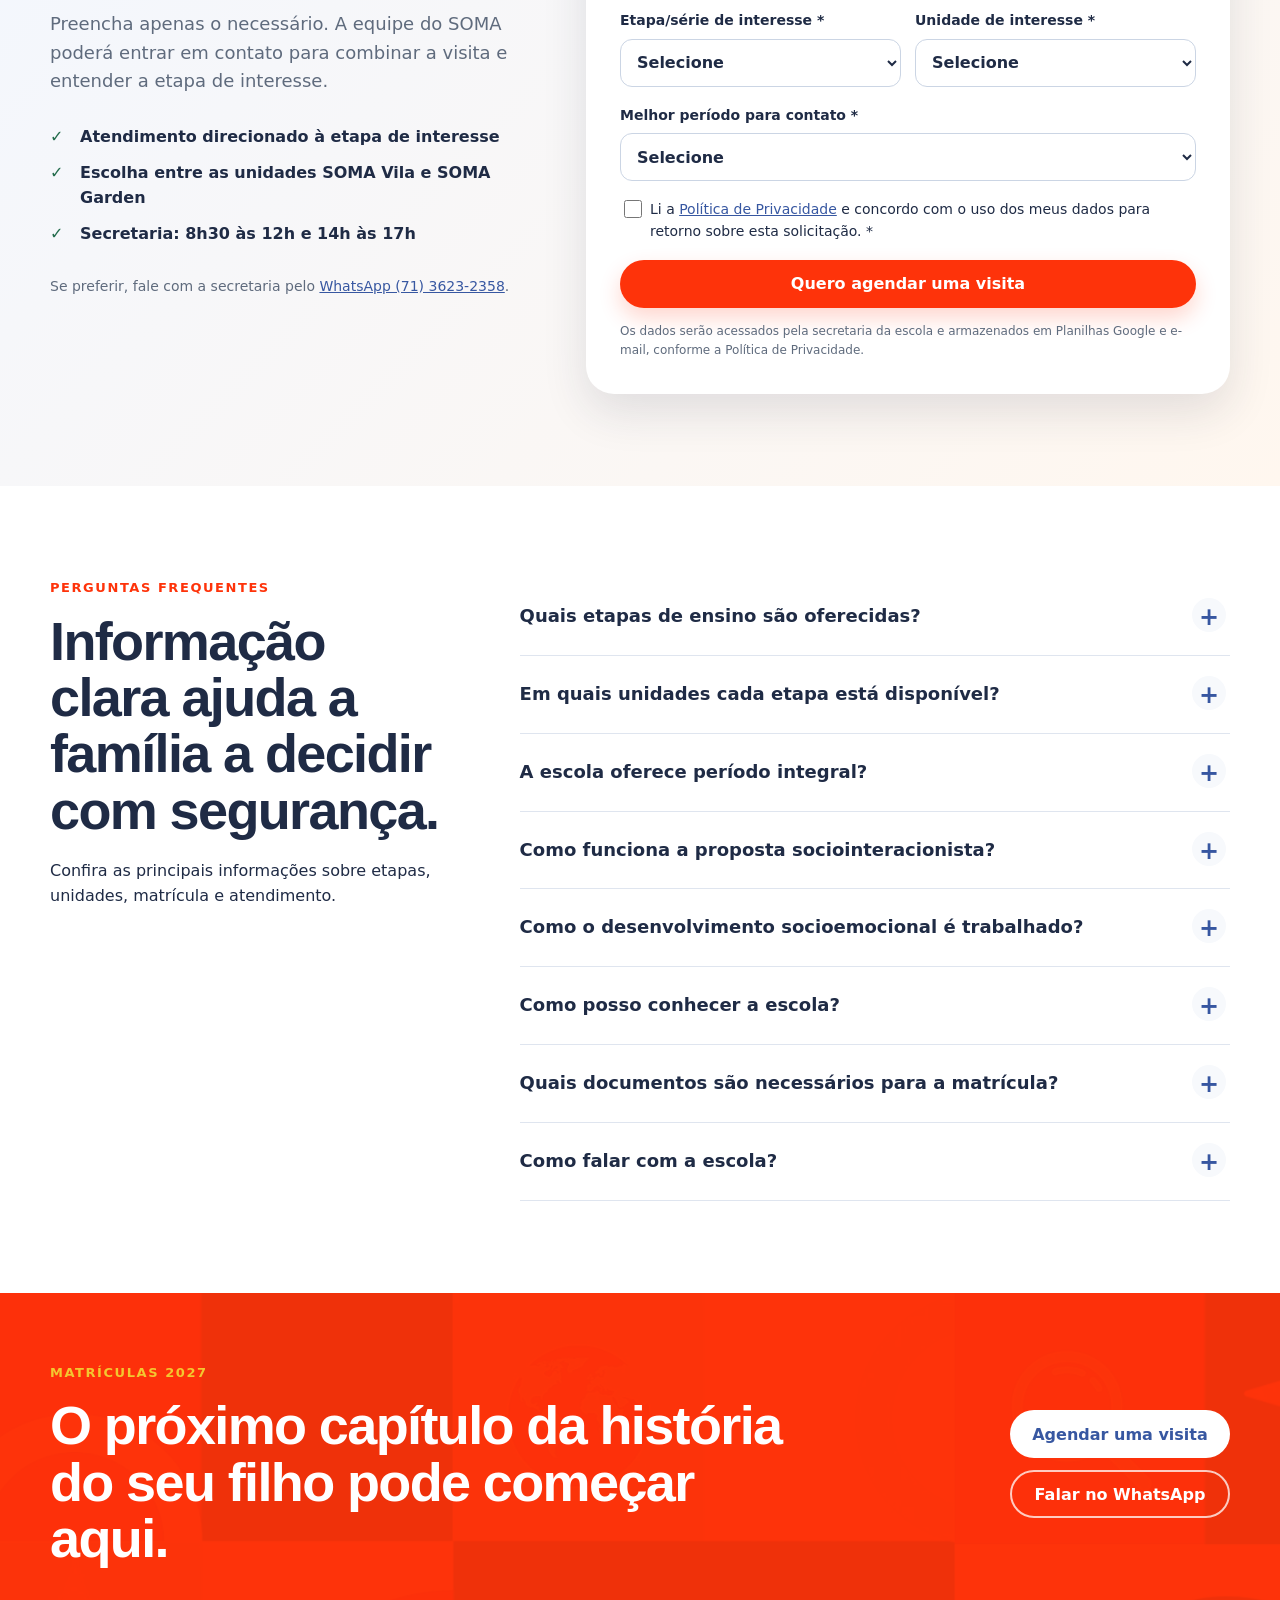
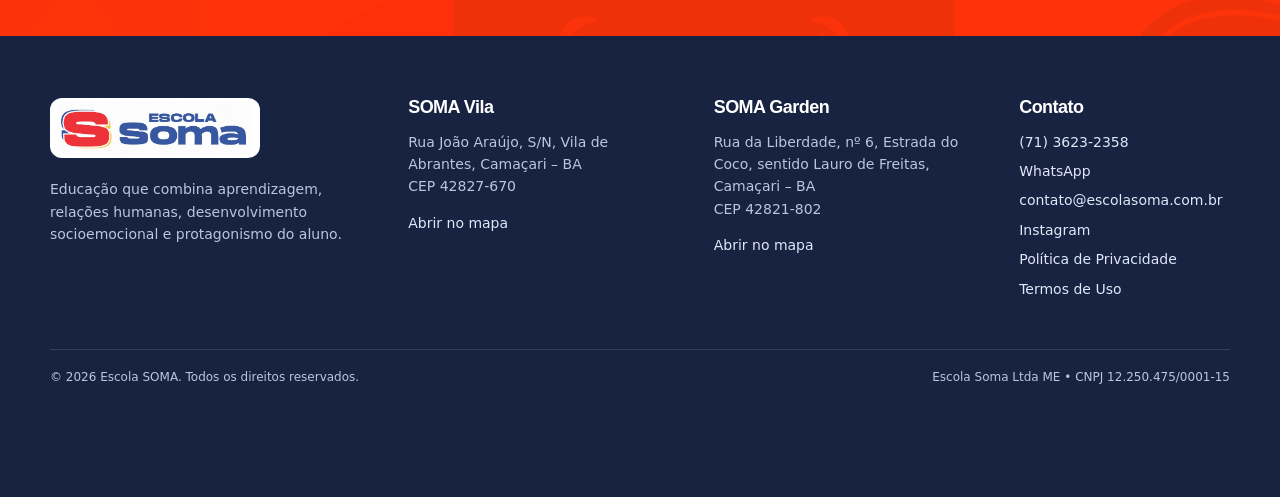
==== commit 8c33710a: "Conecta formulário e atualiza conteúdo institucional" ====
--- a/index.html
+++ b/index.html
@@ -6,14 +6,16 @@
   <title>Escola SOMA em Abrantes | Matrículas 2027</title>
   <meta name="description" content="Educação Infantil, Fundamental, Médio e Integral em Abrantes. Conheça a proposta acolhedora da Escola SOMA e agende uma visita.">
   <meta name="theme-color" content="#3757A1">
+  <meta name="soma-form-endpoint" content="https://script.google.com/macros/s/AKfycbzl3x-j8AeVMZsqUoOEKcBNGifucHzptpgNxNuhnsHCvPfQy91qfSAReFPWHDFvbsmWUw/exec">
   <meta property="og:type" content="website">
   <meta property="og:title" content="Escola SOMA em Abrantes | Matrículas 2027">
   <meta property="og:description" content="Educação que acolhe, inspira e prepara para o futuro. Conheça a Escola SOMA e agende uma visita.">
+  <meta property="og:url" content="https://www.escolasoma.com.br/">
   <meta property="og:locale" content="pt_BR">
   <meta name="twitter:card" content="summary_large_image">
   <link rel="icon" href="assets/favicon.png" type="image/png">
-  <!-- [VALIDAR COM O SOMA] Inserir canonical e og:url quando o domínio oficial for confirmado. -->
-  <link rel="stylesheet" href="styles.css?v=2">
+  <link rel="canonical" href="https://www.escolasoma.com.br/">
+  <link rel="stylesheet" href="styles.css?v=4">
 
   <script type="application/ld+json">
   {
@@ -23,14 +25,29 @@
         "@type": "EducationalOrganization",
         "@id": "#escola-soma",
         "name": "Escola SOMA",
+        "legalName": "Escola Soma Ltda ME",
+        "taxID": "12.250.475/0001-15",
+        "url": "https://www.escolasoma.com.br/",
+        "telephone": "+55 71 3623-2358",
+        "email": "contato@escolasoma.com.br",
         "foundingDate": "1997-11",
         "description": "Instituição de ensino com atuação na região de Abrantes/Estrada do Coco, em Camaçari, Bahia, com proposta sociointeracionista e foco em desenvolvimento integral.",
-        "areaServed": ["Abrantes", "Camaçari", "Estrada do Coco", "Busca Vida", "Buraquinho", "Lauro de Freitas"]
+        "address": {
+          "@type": "PostalAddress",
+          "streetAddress": "Rua João Araújo, S/N, Vila de Abrantes",
+          "postalCode": "42827-670",
+          "addressLocality": "Camaçari",
+          "addressRegion": "BA",
+          "addressCountry": "BR"
+        },
+        "areaServed": ["Abrantes", "Camaçari", "Estrada do Coco", "Busca Vida", "Buraquinho", "Lauro de Freitas"],
+        "sameAs": ["https://www.instagram.com/escolasoma/"]
       },
       {
         "@type": "WebSite",
         "@id": "#website",
         "name": "Escola SOMA",
+        "url": "https://www.escolasoma.com.br/",
         "inLanguage": "pt-BR",
         "publisher": {"@id": "#escola-soma"}
       }
@@ -44,7 +61,7 @@
   <div class="campaign-bar" role="region" aria-label="Campanha de matrículas">
     <div class="container campaign-inner">
       <p><strong>Matrículas 2027 abertas</strong> — venha conhecer o SOMA.</p>
-      <a class="text-link" href="#agendar" data-event="clique_agendar_visita">Agendar uma visita <span aria-hidden="true">→</span></a>
+      <a class="text-link" href="#agendar">Agendar uma visita <span aria-hidden="true">→</span></a>
     </div>
   </div>
 
@@ -69,7 +86,7 @@
         <a href="#historia">Sobre o SOMA</a>
         <a href="#vida-escolar">Vida escolar</a>
         <a href="#contato">Contato</a>
-        <a class="button button-small button-primary" href="#agendar" data-event="clique_agendar_visita">Agende uma visita</a>
+        <a class="button button-small button-primary" href="#agendar">Agende uma visita</a>
       </nav>
     </div>
   </header>
@@ -83,18 +100,14 @@
           <h1 id="hero-title">Educação que acolhe, inspira e prepara para o futuro.</h1>
           <p class="hero-lead">Desde 1997, a Escola SOMA une aprendizagem, desenvolvimento socioemocional e relações humanas para que cada aluno construa seu caminho com autonomia e confiança.</p>
           <div class="hero-actions">
-            <a class="button button-primary" href="#agendar" data-event="clique_agendar_visita">Agende uma visita</a>
+            <a class="button button-primary" href="#agendar">Agende uma visita</a>
             <a class="button button-secondary" href="#unidades">Conheça nossas unidades</a>
           </div>
           <p class="hero-segments">Educação Infantil <span>•</span> Ensino Fundamental <span>•</span> Ensino Médio <span>•</span> Integral</p>
         </div>
 
-        <div class="hero-media" aria-label="Espaço reservado para fotografia real da Escola SOMA">
-          <div class="photo-placeholder">
-            <span class="placeholder-kicker">IMAGEM 01 • FOTO PRINCIPAL</span>
-            <strong>Interação entre aluno e educador</strong>
-            <p>Foto horizontal, luminosa e espontânea, com aluno e educador em uma situação real de aprendizagem.</p>
-          </div>
+        <div class="hero-media" aria-label="Identidade visual da Escola SOMA">
+          <div class="photo-placeholder" aria-hidden="true"></div>
           <div class="hero-badge" aria-hidden="true">
             <span>Desde</span>
             <strong>1997</strong>
@@ -164,19 +177,19 @@
 
           <div class="tab-panel" role="tabpanel" id="tab-acolher" aria-labelledby="tab-btn-acolher">
             <span class="step-number">1</span>
-            <div><h3>Acolher</h3><p>Conhecer o estudante, criar vínculo e construir um ambiente em que ele se sinta seguro para perguntar, participar e aprender.</p><small>[VALIDAR COM O SOMA] Inserir exemplo real de prática pedagógica.</small></div>
+            <div><h3>Acolher</h3><p>Conhecer cada estudante, respeitar seu ritmo e construir vínculos que favoreçam a confiança. Um ambiente seguro e atento permite perguntar, participar, experimentar e aprender sem medo de errar.</p></div>
           </div>
           <div class="tab-panel" role="tabpanel" id="tab-explorar" aria-labelledby="tab-btn-explorar" hidden>
             <span class="step-number">2</span>
-            <div><h3>Explorar</h3><p>Transformar curiosidade em investigação, observação, diálogo e descoberta.</p><small>[VALIDAR COM O SOMA] Inserir exemplo real de prática pedagógica.</small></div>
+            <div><h3>Explorar</h3><p>Transformar curiosidade em investigação. Perguntas, observações, experiências e diferentes linguagens ajudam o estudante a ampliar repertórios e descobrir novas maneiras de compreender o mundo.</p></div>
           </div>
           <div class="tab-panel" role="tabpanel" id="tab-construir" aria-labelledby="tab-btn-construir" hidden>
             <span class="step-number">3</span>
-            <div><h3>Construir</h3><p>Organizar ideias, relacionar conhecimentos e aprender em colaboração com professores e colegas.</p><small>[VALIDAR COM O SOMA] Inserir exemplo real de prática pedagógica.</small></div>
+            <div><h3>Construir</h3><p>Relacionar conhecimentos, organizar ideias e aprender em colaboração. O estudante participa do processo, troca perspectivas e desenvolve estratégias para transformar informação em conhecimento com sentido.</p></div>
           </div>
           <div class="tab-panel" role="tabpanel" id="tab-protagonizar" aria-labelledby="tab-btn-protagonizar" hidden>
             <span class="step-number">4</span>
-            <div><h3>Protagonizar</h3><p>Aplicar o que foi aprendido, tomar decisões e desenvolver autonomia e autorresponsabilidade.</p><small>[VALIDAR COM O SOMA] Inserir exemplo real de prática pedagógica.</small></div>
+            <div><h3>Protagonizar</h3><p>Aplicar o que foi aprendido, fazer escolhas e assumir responsabilidades progressivas. Autonomia, argumentação e iniciativa preparam o estudante para participar de forma consciente da escola e da sociedade.</p></div>
           </div>
         </div>
       </div>
@@ -198,37 +211,37 @@
             <p class="eyebrow">Segmentos de ensino</p>
             <h2 id="segmentos-title">Cada etapa tem seus desafios. O cuidado e a autonomia crescem junto com o aluno.</h2>
           </div>
-          <p>As séries e a disponibilidade por unidade devem ser confirmadas antes da publicação final.</p>
+          <p>Da Educação Infantil ao Ensino Médio, cada unidade atende etapas específicas e oferece rotinas adequadas à idade dos estudantes.</p>
         </div>
 
         <div class="segment-tabs" data-segment-tabs>
           <div class="segment-tab-list" role="tablist" aria-label="Segmentos de ensino">
-            <button role="tab" aria-selected="true" aria-controls="seg-infantil" id="seg-btn-infantil" data-event="selecao_segmento">Educação Infantil</button>
-            <button role="tab" aria-selected="false" aria-controls="seg-f1" id="seg-btn-f1" data-event="selecao_segmento">Fundamental I</button>
-            <button role="tab" aria-selected="false" aria-controls="seg-f2" id="seg-btn-f2" data-event="selecao_segmento">Fundamental II</button>
-            <button role="tab" aria-selected="false" aria-controls="seg-medio" id="seg-btn-medio" data-event="selecao_segmento">Ensino Médio</button>
-            <button role="tab" aria-selected="false" aria-controls="seg-integral" id="seg-btn-integral" data-event="selecao_segmento">Integral</button>
+            <button role="tab" aria-selected="true" aria-controls="seg-infantil" id="seg-btn-infantil">Educação Infantil</button>
+            <button role="tab" aria-selected="false" aria-controls="seg-f1" id="seg-btn-f1">Fundamental I</button>
+            <button role="tab" aria-selected="false" aria-controls="seg-f2" id="seg-btn-f2">Fundamental II</button>
+            <button role="tab" aria-selected="false" aria-controls="seg-medio" id="seg-btn-medio">Ensino Médio</button>
+            <button role="tab" aria-selected="false" aria-controls="seg-integral" id="seg-btn-integral">Integral</button>
           </div>
 
           <article class="segment-panel segment-red" role="tabpanel" id="seg-infantil" aria-labelledby="seg-btn-infantil">
             <div><span class="segment-tag">Educação Infantil</span><h3>Descobrir o mundo com vínculo, curiosidade e segurança.</h3><p>A aprendizagem começa nas experiências, nas relações e na exploração. O acolhimento cria a base para que a criança desenvolva confiança e autonomia.</p></div>
-            <div class="segment-meta"><p><strong>Unidade:</strong> [VALIDAR COM O SOMA]</p><p><strong>Faixa etária/séries:</strong> [VALIDAR COM O SOMA]</p><a href="#agendar" class="text-link">Quero conhecer esta etapa →</a></div>
+            <div class="segment-meta"><p><strong>Unidades:</strong> SOMA Vila e SOMA Garden</p><p><strong>Turmas:</strong> Grupo 2 ao Grupo 5</p><p><strong>Turno regular:</strong> 7h40 às 11h40</p><a href="#agendar" class="text-link">Quero conhecer esta etapa →</a></div>
           </article>
           <article class="segment-panel segment-blue" role="tabpanel" id="seg-f1" aria-labelledby="seg-btn-f1" hidden>
             <div><span class="segment-tag">Fundamental I</span><h3>Consolidar aprendizagens com participação, investigação e autonomia crescente.</h3><p>O estudante amplia repertórios e aprende a organizar ideias, trabalhar em grupo e assumir responsabilidades adequadas à etapa.</p></div>
-            <div class="segment-meta"><p><strong>Unidade:</strong> [VALIDAR COM O SOMA]</p><p><strong>Séries:</strong> [VALIDAR COM O SOMA]</p><a href="#agendar" class="text-link">Quero conhecer esta etapa →</a></div>
+            <div class="segment-meta"><p><strong>Unidades:</strong> SOMA Vila e SOMA Garden</p><p><strong>Séries:</strong> 1º ao 5º ano</p><p><strong>Turno regular:</strong> Vila, 7h30 às 11h35; Garden, 7h40 às 11h40</p><a href="#agendar" class="text-link">Quero conhecer esta etapa →</a></div>
           </article>
           <article class="segment-panel segment-blue" role="tabpanel" id="seg-f2" aria-labelledby="seg-btn-f2" hidden>
             <div><span class="segment-tag">Fundamental II</span><h3>Aprofundar conhecimentos e fortalecer escolhas, relações e responsabilidade.</h3><p>Com desafios acadêmicos mais complexos, o aluno é estimulado a argumentar, colaborar e construir estratégias próprias de aprendizagem.</p></div>
-            <div class="segment-meta"><p><strong>Unidade:</strong> [VALIDAR COM O SOMA]</p><p><strong>Séries:</strong> [VALIDAR COM O SOMA]</p><a href="#agendar" class="text-link">Quero conhecer esta etapa →</a></div>
+            <div class="segment-meta"><p><strong>Unidade:</strong> SOMA Vila</p><p><strong>Séries:</strong> 6º ao 9º ano</p><p><strong>Horário:</strong> 7h30 às 12h</p><a href="#agendar" class="text-link">Quero conhecer esta etapa →</a></div>
           </article>
           <article class="segment-panel segment-yellow" role="tabpanel" id="seg-medio" aria-labelledby="seg-btn-medio" hidden>
             <div><span class="segment-tag">Ensino Médio</span><h3>Preparar para os próximos caminhos com conhecimento, autoria e visão de futuro.</h3><p>A formação acadêmica se conecta à autonomia, ao protagonismo e à capacidade de tomar decisões com responsabilidade.</p></div>
-            <div class="segment-meta"><p><strong>Unidade:</strong> [VALIDAR COM O SOMA]</p><p><strong>Séries:</strong> [VALIDAR COM O SOMA]</p><a href="#agendar" class="text-link">Quero conhecer esta etapa →</a></div>
+            <div class="segment-meta"><p><strong>Unidade:</strong> SOMA Vila</p><p><strong>Séries:</strong> 1ª à 3ª série</p><p><strong>Horário:</strong> 7h30 às 12h15</p><a href="#agendar" class="text-link">Quero conhecer esta etapa →</a></div>
           </article>
           <article class="segment-panel segment-soft" role="tabpanel" id="seg-integral" aria-labelledby="seg-btn-integral" hidden>
-            <div><span class="segment-tag">Educação Integral</span><h3>Mais tempo na escola com uma rotina que precisa fazer sentido para a criança e para a família.</h3><p>A disponibilidade do período integral, bem como etapas atendidas e atividades complementares, deve ser confirmada diretamente com a escola.</p></div>
-            <div class="segment-meta"><p><strong>Disponibilidade:</strong> [VALIDAR COM O SOMA]</p><p><strong>Unidade:</strong> [VALIDAR COM O SOMA]</p><a href="#agendar" class="text-link">Quero conhecer esta etapa →</a></div>
+            <div><span class="segment-tag">Integral e semi-integral</span><h3>Mais tempo na escola com uma rotina organizada para aprender, conviver e cuidar de si.</h3><p>Além das aulas regulares pela manhã, a rotina inclui refeições, momento de higiene, reforço escolar no contraturno e atividades como natação, capoeira e futebol.</p></div>
+            <div class="segment-meta"><p><strong>Unidade:</strong> SOMA Garden</p><p><strong>Horário:</strong> 7h30 às 18h</p><p><strong>Integral:</strong> segunda a sexta</p><p><strong>Semi-integral:</strong> três dias escolhidos pela família</p><a href="#agendar" class="text-link">Quero conhecer esta etapa →</a></div>
           </article>
         </div>
       </div>
@@ -245,39 +258,40 @@
         </div>
 
         <div class="units-grid">
-          <article class="unit-card" data-event="selecao_unidade">
+          <article class="unit-card">
             <div class="unit-photo unit-photo-blue">
-              <div class="image-slot-copy"><span class="image-slot-number">IMAGEM 02</span><strong>Unidade SOMA Vila</strong><small>Fachada ou ambiente de entrada identificável, acolhedor e bem iluminado.</small></div>
+              <div class="image-slot-copy"><strong>Unidade SOMA Vila</strong></div>
             </div>
             <div class="unit-body">
-              <div class="unit-title-line"><h3>SOMA Vila</h3><span class="validation-chip">Validar grafia “Vila/Villa”</span></div>
+              <div class="unit-title-line"><h3>SOMA Vila</h3><span class="validation-chip">Grupo 2 ao Ensino Médio</span></div>
               <p>Trajetória educacional da Educação Infantil ao Ensino Médio, com convivência entre diferentes etapas e uma história construída na região de Abrantes.</p>
               <dl class="unit-details">
-                <div><dt>Segmentos</dt><dd>Infantil ao Ensino Médio — [VALIDAR OFERTA ATUAL]</dd></div>
-                <div><dt>Endereço</dt><dd>[VALIDAR COM O SOMA]</dd></div>
-                <div><dt>Horários</dt><dd>[VALIDAR COM O SOMA]</dd></div>
+                <div><dt>Segmentos</dt><dd>Educação Infantil, Ensino Fundamental e Ensino Médio</dd></div>
+                <div><dt>Estrutura</dt><dd>Quadra, parque, laboratório de ciências e salas multimídia</dd></div>
+                <div><dt>Endereço</dt><dd>Rua João Araújo, S/N, Vila de Abrantes, Camaçari – BA, CEP 42827-670</dd></div>
+                <div><dt>Atendimento</dt><dd>8h30 às 12h e 14h às 17h</dd></div>
               </dl>
-              <div class="unit-actions"><a href="#agendar" class="button button-primary">Agendar visita nesta unidade</a><a href="#contato" class="button button-ghost">Falar com a unidade</a></div>
+              <div class="unit-actions"><a href="#agendar" class="button button-primary">Agendar visita nesta unidade</a><a href="https://maps.app.goo.gl/yV4ycYQdQhJYDALd7" class="button button-ghost" target="_blank" rel="noopener noreferrer">Ver no mapa</a></div>
             </div>
           </article>
 
-          <article class="unit-card" data-event="selecao_unidade">
+          <article class="unit-card">
             <div class="unit-photo unit-photo-green">
-              <div class="image-slot-copy"><span class="image-slot-number">IMAGEM 03</span><strong>Unidade SOMA Garden</strong><small>Ambiente externo com área verde e crianças utilizando o espaço.</small></div>
+              <div class="image-slot-copy"><strong>Unidade SOMA Garden</strong></div>
             </div>
             <div class="unit-body">
-              <div class="unit-title-line"><h3>SOMA Garden</h3><span class="validation-chip">Validar oferta atual</span></div>
-              <p>Unidade voltada à Educação Infantil, Fundamental I e educação integral, conforme disponibilidade atual, com proposta de ambiente acolhedor e integrado à natureza.</p>
+              <div class="unit-title-line"><h3>SOMA Garden</h3><span class="validation-chip">Grupo 2 ao 5º ano</span></div>
+              <p>Unidade voltada à Educação Infantil, Fundamental I e educação integral, com ambiente acolhedor e integrado à natureza.</p>
               <dl class="unit-details">
-                <div><dt>Diferenciais</dt><dd>[VALIDAR] Áreas verdes, piscina, parque, horta, ateliê e parceria bilíngue.</dd></div>
-                <div><dt>Endereço</dt><dd>[VALIDAR COM O SOMA]</dd></div>
-                <div><dt>Horários</dt><dd>[VALIDAR COM O SOMA]</dd></div>
+                <div><dt>Diferenciais</dt><dd>Área verde, piscina, parque, quadra, horta e parceria bilíngue com o CCAA</dd></div>
+                <div><dt>Endereço</dt><dd>Rua da Liberdade, nº 6, Estrada do Coco, sentido Lauro de Freitas, Camaçari – BA, CEP 42821-802</dd></div>
+                <div><dt>Horários</dt><dd>Regular: 7h40 às 11h40; integral e semi-integral: 7h30 às 18h</dd></div>
               </dl>
-              <div class="unit-actions"><a href="#agendar" class="button button-primary">Agendar visita nesta unidade</a><a href="#contato" class="button button-ghost">Falar com a unidade</a></div>
+              <div class="unit-actions"><a href="#agendar" class="button button-primary">Agendar visita nesta unidade</a><a href="https://maps.app.goo.gl/CvHR8NVJxRBsPvMV9" class="button button-ghost" target="_blank" rel="noopener noreferrer">Ver no mapa</a></div>
             </div>
           </article>
         </div>
-        <p class="map-note"><strong>Mapa:</strong> será carregado somente mediante interação no celular, após validação de endereço e rota de cada unidade.</p>
+        <p class="map-note"><strong>Como chegar:</strong> use o botão “Ver no mapa” de cada unidade para abrir a rota oficial.</p>
       </div>
     </section>
 
@@ -286,16 +300,14 @@
         <div class="section-heading">
           <p class="eyebrow">Experiência e vida escolar</p>
           <h2 id="vida-title">A escola também acontece nos encontros, nos projetos e nas pequenas descobertas de cada dia.</h2>
-          <p>Na versão final, este mosaico deve usar apenas registros reais e autorizados do SOMA.</p>
-        </div>
-        <div class="gallery" aria-label="Espaços reservados para fotografias reais da vida escolar">
-          <div class="gallery-item gallery-large"><div class="image-slot-copy"><span class="image-slot-number">IMAGEM 04</span><strong>Atividades em sala</strong><small>Alunos e professor em atividade participativa, com interação natural.</small></div></div>
-          <div class="gallery-item"><div class="image-slot-copy"><span class="image-slot-number">IMAGEM 05</span><strong>Arte e expressão</strong><small>Produção artística, música, teatro ou atividade criativa.</small></div></div>
-          <div class="gallery-item"><div class="image-slot-copy"><span class="image-slot-number">IMAGEM 06</span><strong>Esporte e convivência</strong><small>Atividade esportiva ou momento de integração entre estudantes.</small></div></div>
-          <div class="gallery-item"><div class="image-slot-copy"><span class="image-slot-number">IMAGEM 07</span><strong>Projetos pedagógicos</strong><small>Experimento, feira, apresentação ou trabalho prático dos alunos.</small></div></div>
-          <div class="gallery-item gallery-wide"><div class="image-slot-copy"><span class="image-slot-number">IMAGEM 08</span><strong>Eventos com as famílias</strong><small>Famílias participando de uma celebração ou atividade da escola.</small></div></div>
-        </div>
-        <p class="validation-note">[VALIDAR COM O SOMA] Selecionar fotos espontâneas, luminosas, diversas e com autorização adequada de uso de imagem.</p>
+        </div>
+        <div class="gallery" aria-label="Vida escolar na Escola SOMA">
+          <div class="gallery-item gallery-large"><div class="image-slot-copy"><strong>Atividades em sala</strong></div></div>
+          <div class="gallery-item"><div class="image-slot-copy"><strong>Arte e expressão</strong></div></div>
+          <div class="gallery-item"><div class="image-slot-copy"><strong>Esporte e convivência</strong></div></div>
+          <div class="gallery-item"><div class="image-slot-copy"><strong>Projetos pedagógicos</strong></div></div>
+          <div class="gallery-item gallery-wide"><div class="image-slot-copy"><strong>Eventos com as famílias</strong></div></div>
+        </div>
       </div>
     </section>
 
@@ -316,7 +328,8 @@
       </div>
     </section>
 
-    <section class="section section-proof" aria-labelledby="depoimentos-title">
+    <!-- Seção preservada no código e oculta até que existam depoimentos reais autorizados. -->
+    <section class="section section-proof" aria-labelledby="depoimentos-title" hidden>
       <div class="container">
         <div class="section-heading split-heading">
           <div><p class="eyebrow">Histórias de quem vive o SOMA</p><h2 id="depoimentos-title">Prova social com pessoas reais, não com frases genéricas.</h2></div>
@@ -324,7 +337,7 @@
         </div>
         <div class="testimonial-placeholder">
           <div class="quote-mark" aria-hidden="true">“</div>
-          <div><strong>[VALIDAR COM O SOMA]</strong><p>Inserir depoimento real, nome, vínculo com a escola e unidade apenas quando houver autorização para publicação.</p></div>
+          <div><strong>Escola e família</strong><p></p></div>
         </div>
       </div>
     </section>
@@ -354,13 +367,14 @@
           <p>Preencha apenas o necessário. A equipe do SOMA poderá entrar em contato para combinar a visita e entender a etapa de interesse.</p>
           <ul class="check-list">
             <li>Atendimento direcionado à etapa de interesse</li>
-            <li>Escolha entre as unidades, conforme oferta atual</li>
-            <li>Alternativa de contato pelo WhatsApp</li>
+            <li>Escolha entre as unidades SOMA Vila e SOMA Garden</li>
+            <li>Secretaria: 8h30 às 12h e 14h às 17h</li>
           </ul>
-          <p class="privacy-copy">Os dados devem ser tratados conforme a LGPD e a Política de Privacidade da escola.</p>
+          <p class="privacy-copy">Se preferir, fale com a secretaria pelo <a href="https://wa.me/557136232358" target="_blank" rel="noopener noreferrer">WhatsApp (71) 3623-2358</a>.</p>
         </div>
 
         <form class="visit-form" id="visit-form" novalidate>
+          <label class="form-honeypot" aria-hidden="true">Não preencha este campo<input name="website" tabindex="-1" autocomplete="off"></label>
           <div class="form-row two-cols">
             <label><span>Nome do responsável *</span><input name="responsavel" autocomplete="name" required></label>
             <label><span>WhatsApp *</span><input name="whatsapp" inputmode="tel" autocomplete="tel" required></label>
@@ -368,19 +382,19 @@
           <label><span>E-mail <small>(opcional)</small></span><input type="email" name="email" autocomplete="email"></label>
           <div class="form-row two-cols">
             <label><span>Etapa/série de interesse *</span><select name="segmento" required><option value="">Selecione</option><option>Educação Infantil</option><option>Ensino Fundamental I</option><option>Ensino Fundamental II</option><option>Ensino Médio</option><option>Educação Integral</option></select></label>
-            <label><span>Unidade de interesse *</span><select name="unidade" required><option value="">Selecione</option><option>SOMA Vila [grafia a validar]</option><option>SOMA Garden</option><option>Quero orientação</option></select></label>
+            <label><span>Unidade de interesse *</span><select name="unidade" required><option value="">Selecione</option><option>SOMA Vila</option><option>SOMA Garden</option><option>Quero orientação</option></select></label>
           </div>
           <label><span>Melhor período para contato *</span><select name="periodo" required><option value="">Selecione</option><option>Manhã</option><option>Tarde</option><option>Noite</option></select></label>
-          <label class="checkbox-label"><input type="checkbox" name="consentimento" required><span>Concordo com o uso dos meus dados para retorno sobre esta solicitação, conforme a Política de Privacidade. *</span></label>
+          <label class="checkbox-label"><input type="checkbox" name="consentimento" required><span>Li a <a href="politica-de-privacidade.html" target="_blank">Política de Privacidade</a> e concordo com o uso dos meus dados para retorno sobre esta solicitação. *</span></label>
           <div class="form-error" id="form-error" role="alert" hidden>Revise os campos obrigatórios antes de continuar.</div>
-          <button class="button button-primary button-full" type="submit">Quero agendar uma visita</button>
-          <p class="form-footnote">[VALIDAR COM O SOMA] Informar o prazo real de retorno e configurar destino seguro para os dados do formulário.</p>
+          <button class="button button-primary button-full" id="visit-submit" type="submit">Quero agendar uma visita</button>
+          <p class="form-footnote">Os dados serão acessados pela secretaria da escola e armazenados em Planilhas Google e e-mail, conforme a Política de Privacidade.</p>
         </form>
 
         <div class="form-success" id="form-success" role="status" tabindex="-1" hidden>
-          <strong>Solicitação registrada neste protótipo.</strong>
-          <p>Na versão publicada, esta etapa deve confirmar o envio real, informar o prazo de retorno e oferecer contato por WhatsApp.</p>
-          <a class="button button-secondary" href="#contato">Ver opções de contato</a>
+          <strong>Solicitação enviada.</strong>
+          <p>A secretaria recebeu seus dados e poderá entrar em contato para combinar a visita.</p>
+          <a class="button button-secondary" href="https://wa.me/557136232358" target="_blank" rel="noopener noreferrer">Falar com a secretaria</a>
         </div>
       </div>
     </section>
@@ -390,17 +404,17 @@
         <div>
           <p class="eyebrow">Perguntas frequentes</p>
           <h2 id="faq-title">Informação clara ajuda a família a decidir com segurança.</h2>
-          <p>As respostas abaixo sinalizam o que já pode ser comunicado e o que ainda precisa de validação oficial.</p>
+          <p>Confira as principais informações sobre etapas, unidades, matrícula e atendimento.</p>
         </div>
         <div class="accordion">
-          <details><summary>Quais etapas de ensino são oferecidas?</summary><p>A Escola SOMA atende Educação Infantil, Ensino Fundamental e Ensino Médio. A oferta por unidade e a disponibilidade de educação integral devem ser confirmadas antes da publicação final.</p></details>
-          <details><summary>Em quais unidades cada etapa está disponível?</summary><p>A unidade Vila é apresentada como uma trajetória da Educação Infantil ao Ensino Médio. A Garden concentra-se em Educação Infantil, Fundamental I e integral, conforme oferta atual. [VALIDAR COM O SOMA]</p></details>
-          <details><summary>A escola oferece período integral?</summary><p>Há referência à educação integral na unidade Garden, mas a disponibilidade atual por etapa e série deve ser validada com o SOMA.</p></details>
+          <details><summary>Quais etapas de ensino são oferecidas?</summary><p>A Escola SOMA atende Educação Infantil, Ensino Fundamental e Ensino Médio. A SOMA Garden também oferece as modalidades integral e semi-integral.</p></details>
+          <details><summary>Em quais unidades cada etapa está disponível?</summary><p>A SOMA Vila atende do Grupo 2 ao Ensino Médio. A SOMA Garden atende do Grupo 2 ao 5º ano, nos formatos regular, integral e semi-integral.</p></details>
+          <details><summary>A escola oferece período integral?</summary><p>Sim. Na SOMA Garden, o período integral funciona de segunda a sexta, das 7h30 às 18h. O semi-integral funciona no mesmo horário em três dias escolhidos pela família.</p></details>
           <details><summary>Como funciona a proposta sociointeracionista?</summary><p>O estudante participa ativamente da construção do conhecimento por meio de interação, investigação, colaboração e experiências mediadas pelos educadores.</p></details>
           <details><summary>Como o desenvolvimento socioemocional é trabalhado?</summary><p>A escola valoriza habilidades socioemocionais, convivência, escolhas, responsabilidade e relações humanas como parte do desenvolvimento integral.</p></details>
           <details><summary>Como posso conhecer a escola?</summary><p>O fluxo proposto é simples: informe a etapa de interesse, escolha a unidade e agende uma visita para conhecer a proposta e esclarecer dúvidas.</p></details>
-          <details><summary>Quais documentos são necessários para a matrícula?</summary><p>[VALIDAR COM O SOMA] Inserir somente a lista oficial e atual de documentos.</p></details>
-          <details><summary>Como falar diretamente com cada unidade?</summary><p>[VALIDAR COM O SOMA] Inserir telefone/WhatsApp e demais canais oficiais por unidade.</p></details>
+          <details><summary>Quais documentos são necessários para a matrícula?</summary><p>Identidade e CPF do responsável; identidade e CPF do aluno; atestado de conclusão da escola atual; e comprovante de residência. A lista vale para todas as etapas.</p></details>
+          <details><summary>Como falar com a escola?</summary><p>A secretaria atende pelo telefone e WhatsApp (71) 3623-2358, das 8h30 às 12h e das 14h às 17h.</p></details>
         </div>
       </div>
     </section>
@@ -409,7 +423,7 @@
       <div class="final-pattern" aria-hidden="true"></div>
       <div class="container final-cta-inner">
         <div><p class="eyebrow eyebrow-light">Matrículas 2027</p><h2 id="final-title">O próximo capítulo da história do seu filho pode começar aqui.</h2></div>
-        <div class="final-actions"><a class="button button-light" href="#agendar" data-event="clique_agendar_visita">Agendar uma visita</a><a class="button button-outline-light" href="#contato" data-event="clique_whatsapp">Falar no WhatsApp</a></div>
+        <div class="final-actions"><a class="button button-light" href="#agendar">Agendar uma visita</a><a class="button button-outline-light" href="https://wa.me/557136232358" target="_blank" rel="noopener noreferrer">Falar no WhatsApp</a></div>
       </div>
     </section>
   </main>
@@ -420,18 +434,18 @@
         <picture><source srcset="assets/logo-soma.webp" type="image/webp"><img src="assets/logo-soma.png" alt="Escola SOMA" width="390" height="105" loading="lazy"></picture>
         <p>Educação que combina aprendizagem, relações humanas, desenvolvimento socioemocional e protagonismo do aluno.</p>
       </div>
-      <div><h2>SOMA Vila</h2><p>[VALIDAR GRAFIA OFICIAL]</p><p>Endereço: [VALIDAR COM O SOMA]</p><p>Contato: [VALIDAR COM O SOMA]</p><p>Horários: [VALIDAR COM O SOMA]</p></div>
-      <div><h2>SOMA Garden</h2><p>Endereço: [VALIDAR COM O SOMA]</p><p>Contato: [VALIDAR COM O SOMA]</p><p>Horários: [VALIDAR COM O SOMA]</p><p>ClassApp: [VALIDAR SE APROPRIADO]</p></div>
-      <div><h2>Links</h2><a href="#segmentos">Segmentos</a><a href="#proposta">Proposta pedagógica</a><a href="#unidades">Unidades</a><a href="#agendar">Agendar visita</a><a href="#">Política de Privacidade [VALIDAR]</a><a href="#">Termos de Uso [VALIDAR]</a></div>
+      <div><h2>SOMA Vila</h2><p>Rua João Araújo, S/N, Vila de Abrantes, Camaçari – BA<br>CEP 42827-670</p><a href="https://maps.app.goo.gl/yV4ycYQdQhJYDALd7" target="_blank" rel="noopener noreferrer">Abrir no mapa</a></div>
+      <div><h2>SOMA Garden</h2><p>Rua da Liberdade, nº 6, Estrada do Coco, sentido Lauro de Freitas, Camaçari – BA<br>CEP 42821-802</p><a href="https://maps.app.goo.gl/CvHR8NVJxRBsPvMV9" target="_blank" rel="noopener noreferrer">Abrir no mapa</a></div>
+      <div><h2>Contato</h2><a href="tel:+557136232358">(71) 3623-2358</a><a href="https://wa.me/557136232358" target="_blank" rel="noopener noreferrer">WhatsApp</a><a href="mailto:contato@escolasoma.com.br">contato@escolasoma.com.br</a><a href="https://www.instagram.com/escolasoma/" target="_blank" rel="noopener noreferrer">Instagram</a><a href="politica-de-privacidade.html">Política de Privacidade</a><a href="termos-de-uso.html">Termos de Uso</a></div>
     </div>
-    <div class="container footer-bottom"><p>© <span id="year"></span> Escola SOMA. Todos os direitos reservados.</p><p>Protótipo institucional — conteúdo pendente de validações sinalizadas.</p></div>
+    <div class="container footer-bottom"><p>© <span id="year"></span> Escola SOMA. Todos os direitos reservados.</p><p>Escola Soma Ltda ME • CNPJ 12.250.475/0001-15</p></div>
   </footer>
 
   <div class="mobile-cta" aria-label="Ações rápidas">
-    <a href="#agendar" data-event="clique_agendar_visita">Agendar visita</a>
-    <a href="#contato" data-event="clique_whatsapp">WhatsApp</a>
+    <a href="#agendar">Agendar visita</a>
+    <a href="https://wa.me/557136232358" target="_blank" rel="noopener noreferrer">WhatsApp</a>
   </div>
 
-  <script src="script.js" defer></script>
+  <script src="script.js?v=2" defer></script>
 </body>
 </html>
--- a/styles.css
+++ b/styles.css
@@ -215,8 +215,11 @@
 .form-row.two-cols { display: grid; grid-template-columns: 1fr 1fr; gap: 14px; }
 .checkbox-label { grid-template-columns: 20px 1fr!important; align-items: start; gap: 10px!important; font-weight: 500!important; }
 .checkbox-label input { width: 18px; height: 18px; min-height: auto; margin-top: 2px; }
+.checkbox-label a, .privacy-copy a { color: var(--blue); }
 .form-error { color: #a02715; background: #fff0ec; border: 1px solid #ffc2b4; padding: 12px 14px; border-radius: 12px; margin-bottom: 16px; }
 .form-footnote { font-size: 12px; color: var(--muted); margin: 14px 0 0; }
+.form-honeypot { position: absolute !important; width: 1px !important; height: 1px !important; overflow: hidden !important; clip: rect(0 0 0 0) !important; white-space: nowrap !important; }
+.visit-form button:disabled { cursor: wait; opacity: .72; }
 .form-success strong { font-family: var(--font-display); font-size: 28px; display: block; margin-bottom: 10px; color: var(--success); }
 
 .faq-grid { display: grid; grid-template-columns: .72fr 1.28fr; gap: 70px; }
@@ -243,6 +246,18 @@
 .site-footer a:hover { color: var(--yellow); }
 .footer-bottom { border-top: 1px solid rgba(255,255,255,.12); margin-top: 42px; padding-top: 18px; display: flex; justify-content: space-between; gap: 20px; }
 .footer-bottom p { margin: 0; font-size: 12px; }
+
+.legal-header { min-height: 82px; }
+.legal-page { background: var(--surface); padding: 74px 0 96px; }
+.legal-content { max-width: 880px; background: white; border: 1px solid var(--line); border-radius: var(--radius-lg); padding: 58px 66px; box-shadow: 0 18px 45px rgba(31,43,69,.06); }
+.legal-content h1 { font-size: clamp(40px, 6vw, 62px); margin-bottom: 10px; }
+.legal-content h2 { font-size: 28px; margin: 0 0 12px; }
+.legal-content p, .legal-content li { color: #465268; }
+.legal-content a { color: var(--blue); }
+.legal-content section { margin-top: 38px; padding-top: 30px; border-top: 1px solid var(--line); }
+.legal-updated { color: var(--muted)!important; font-size: 14px; }
+.legal-footer { padding: 32px 0; }
+.legal-footer .footer-bottom { margin-top: 0; }
 
 .mobile-cta { display: none; }
 
@@ -320,6 +335,10 @@
   .final-actions { flex-direction: column; width: 100%; }
   .final-actions .button { width: 100%; }
   .footer-bottom { flex-direction: column; }
+  .legal-page { padding: 42px 0 60px; }
+  .legal-content { padding: 34px 24px; }
+  .legal-content h1 { font-size: 40px; }
+  .legal-content h2 { font-size: 24px; }
 }
 
 @media (prefers-reduced-motion: reduce) {
